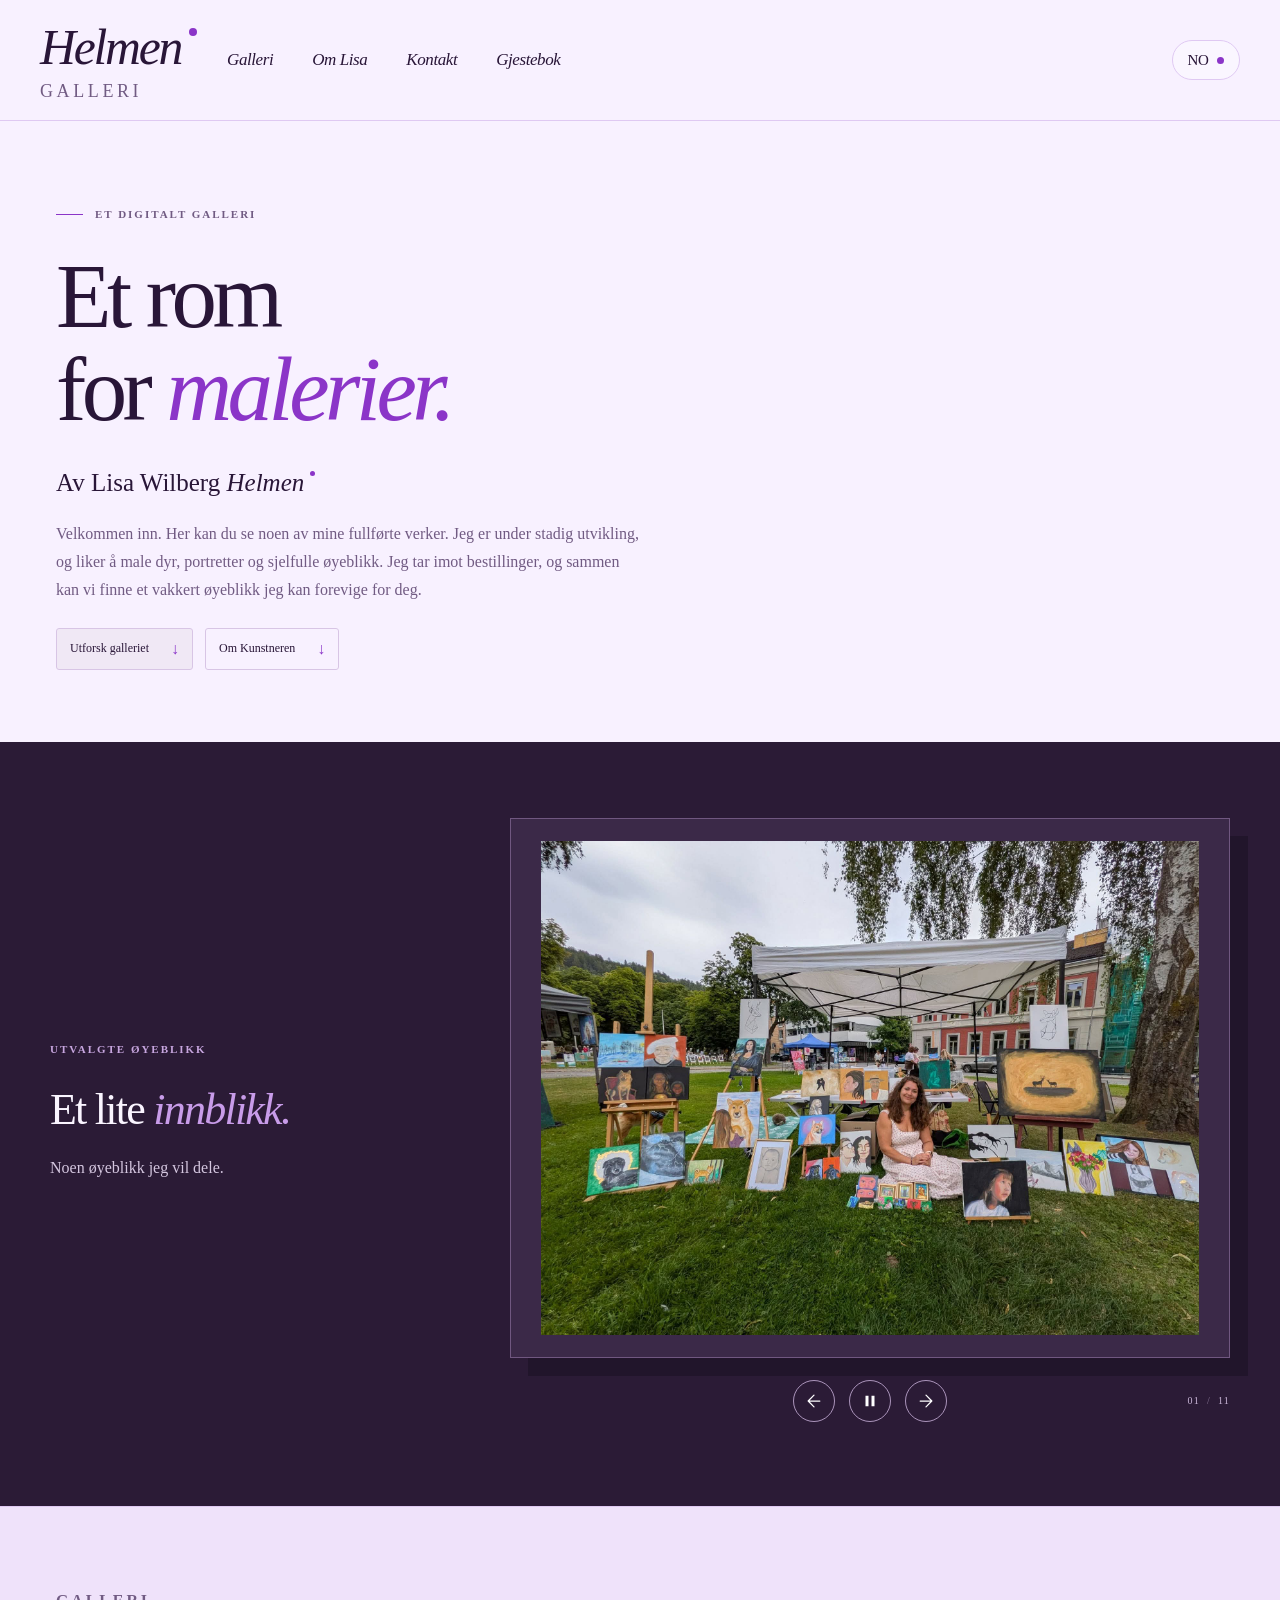
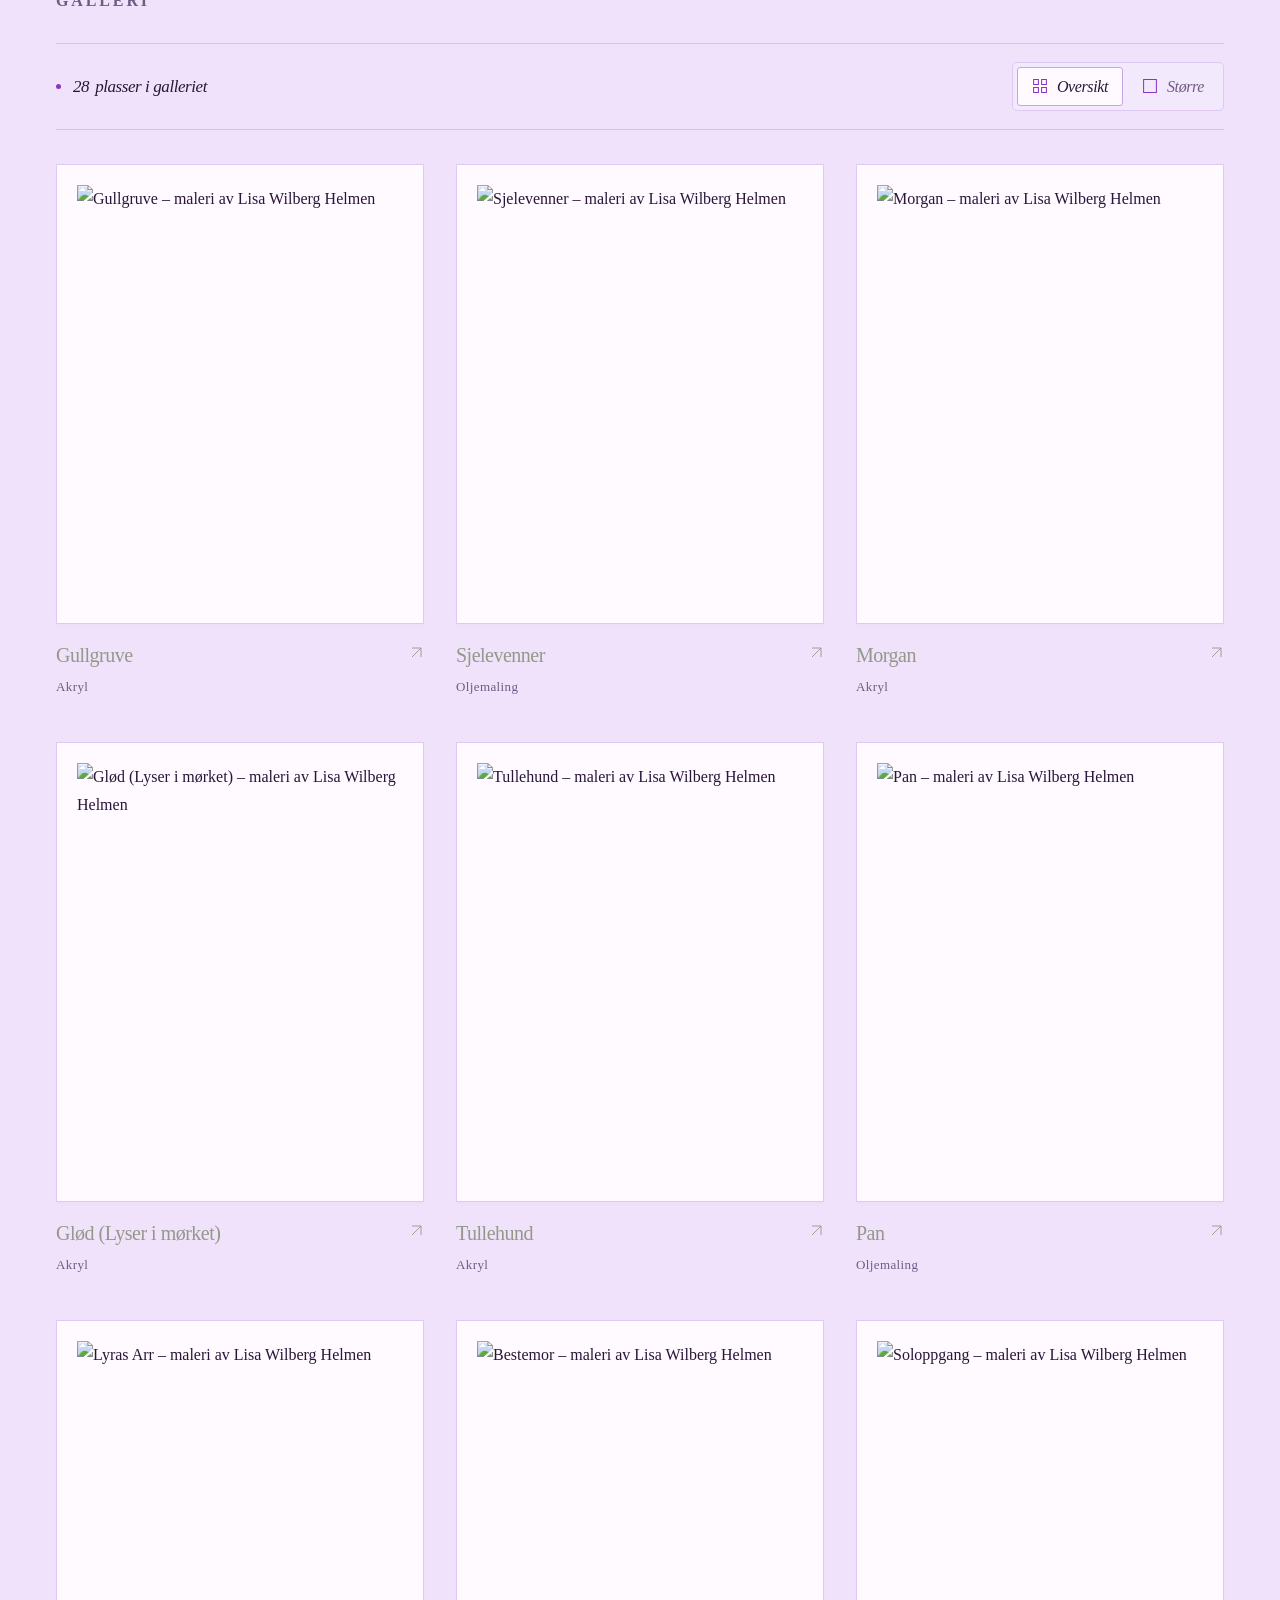
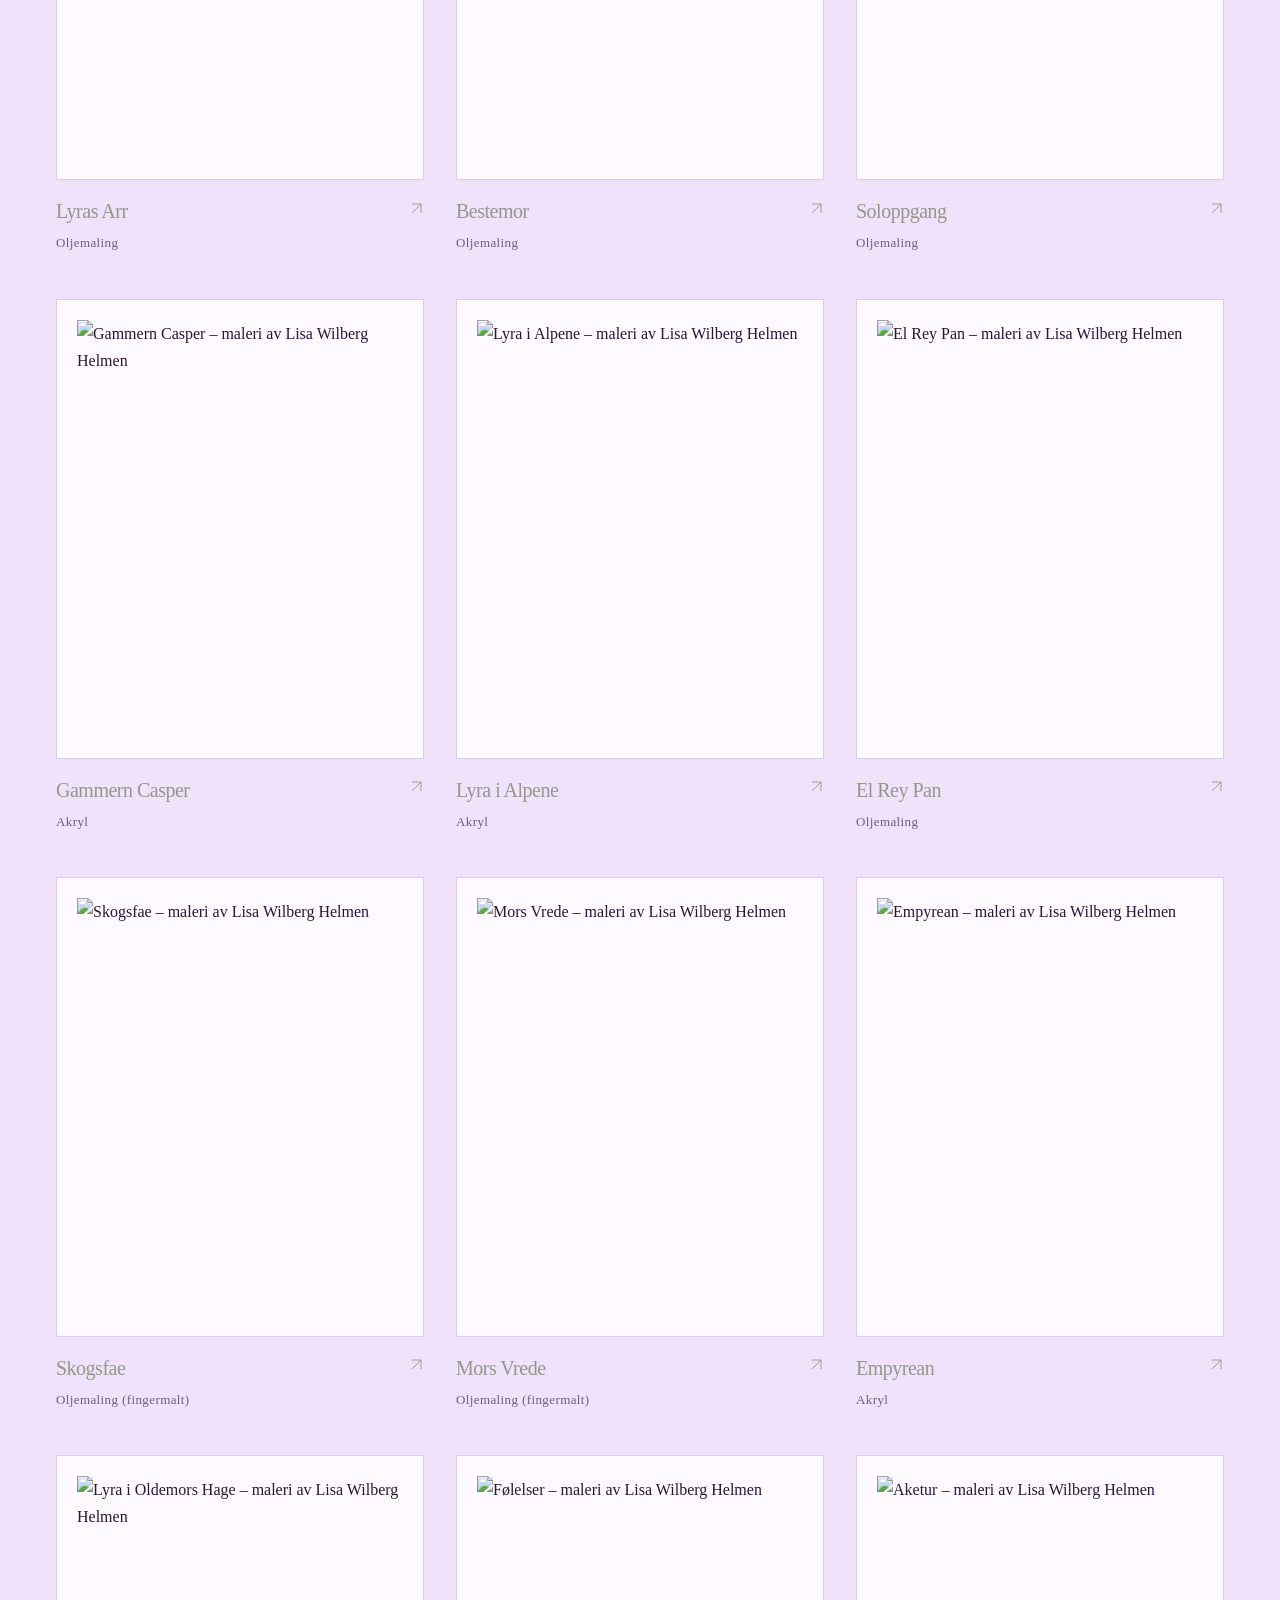
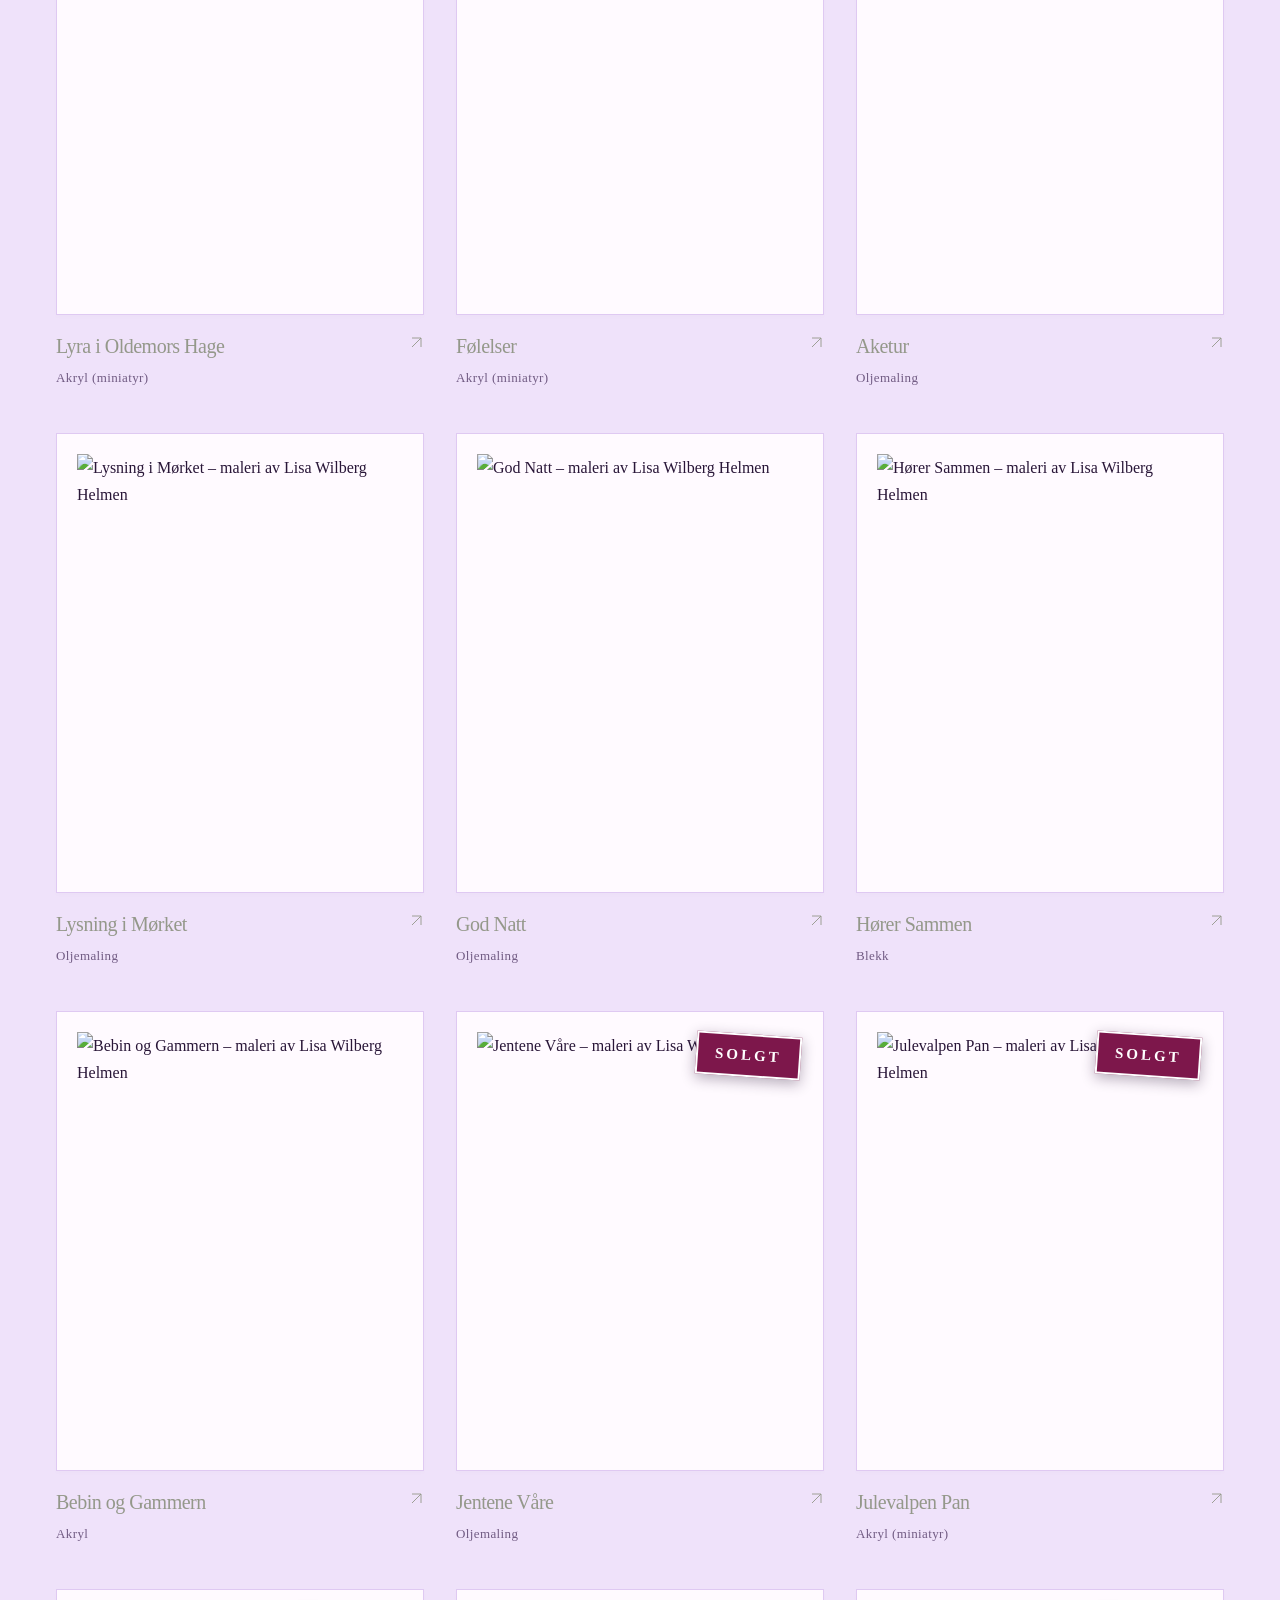
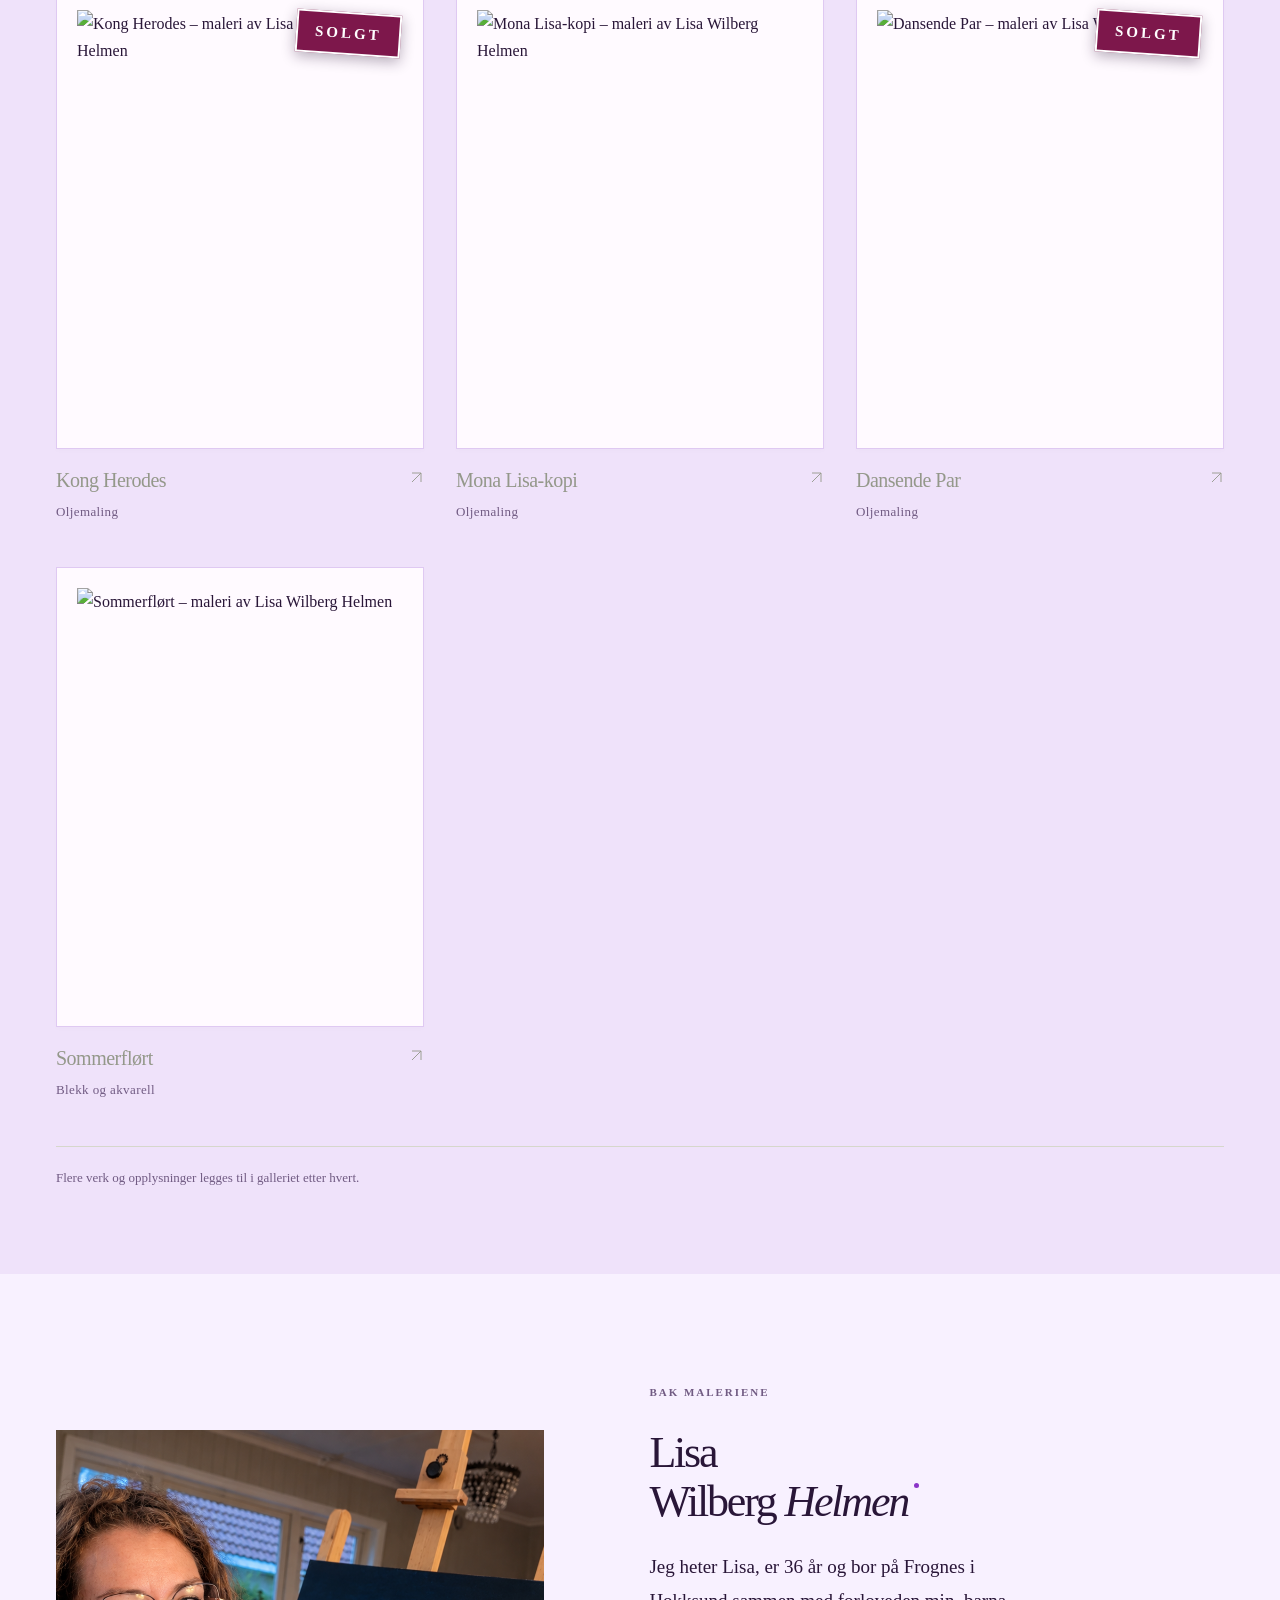
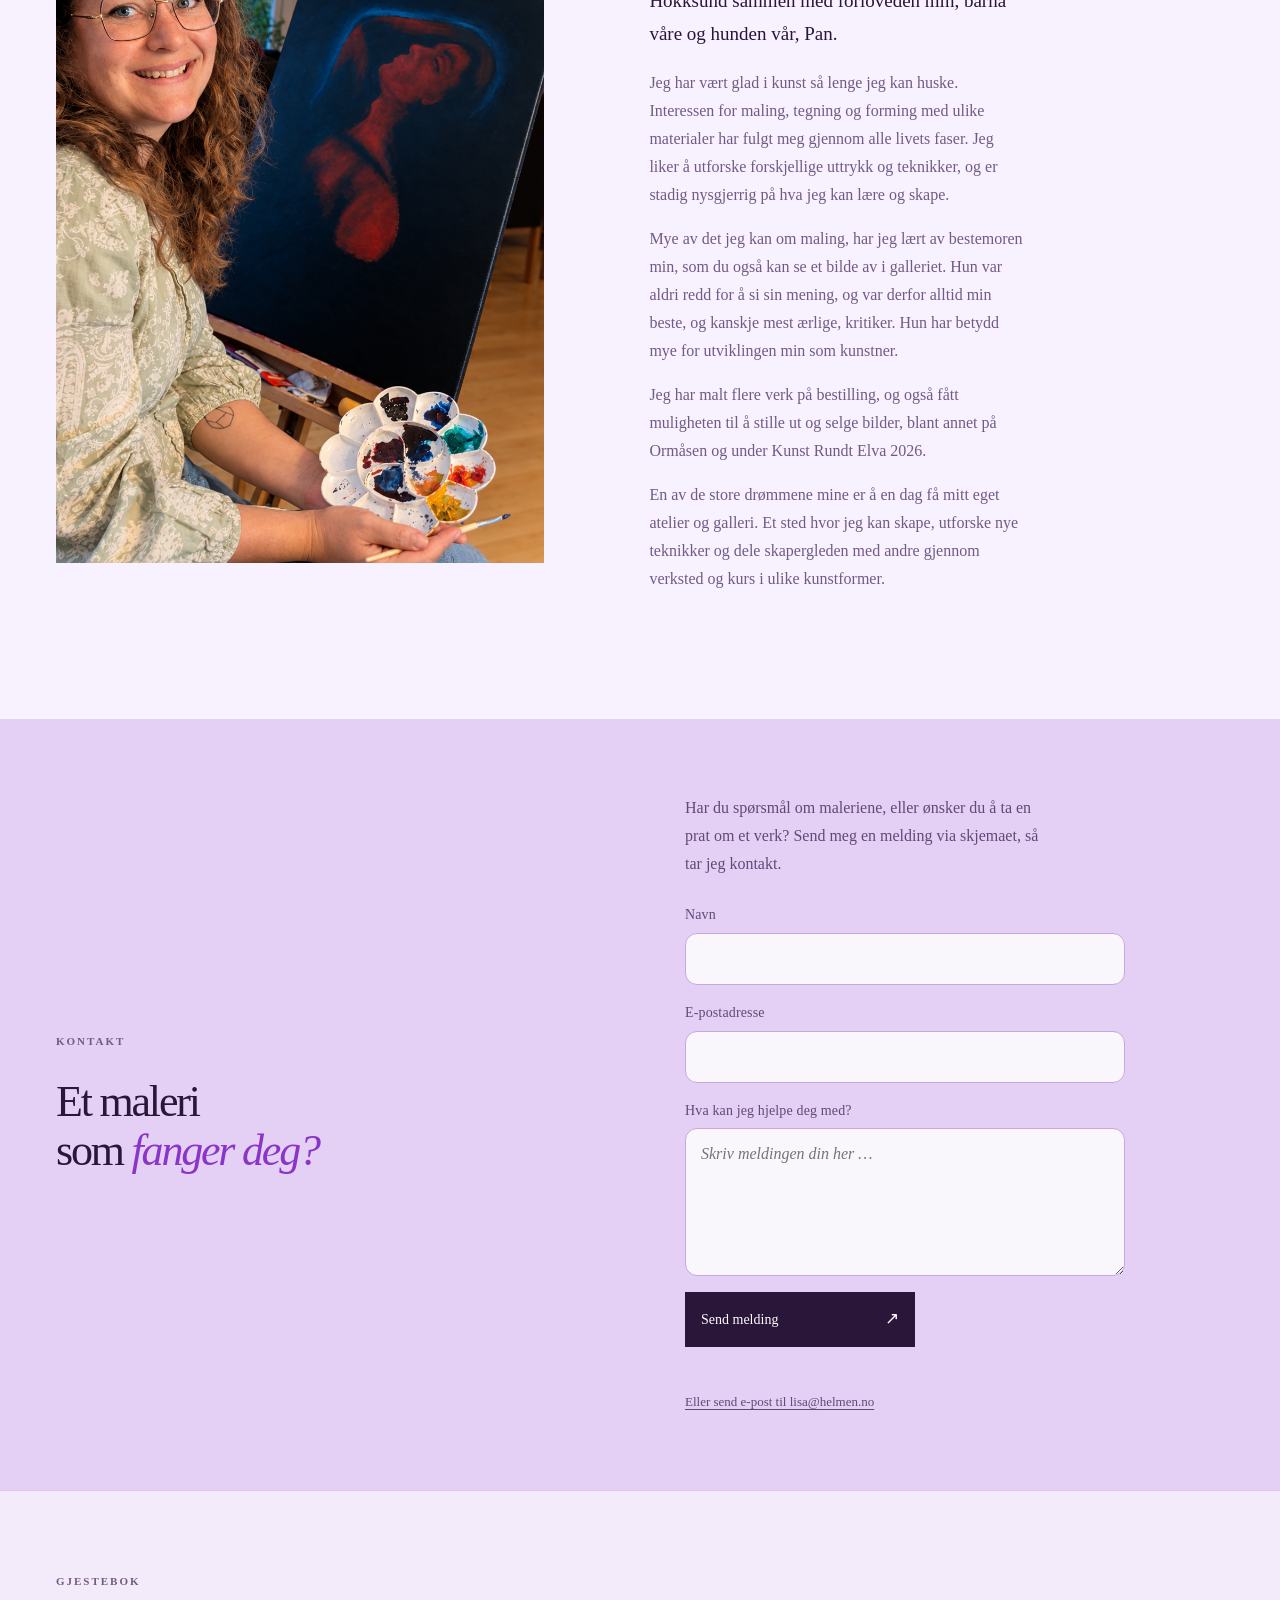
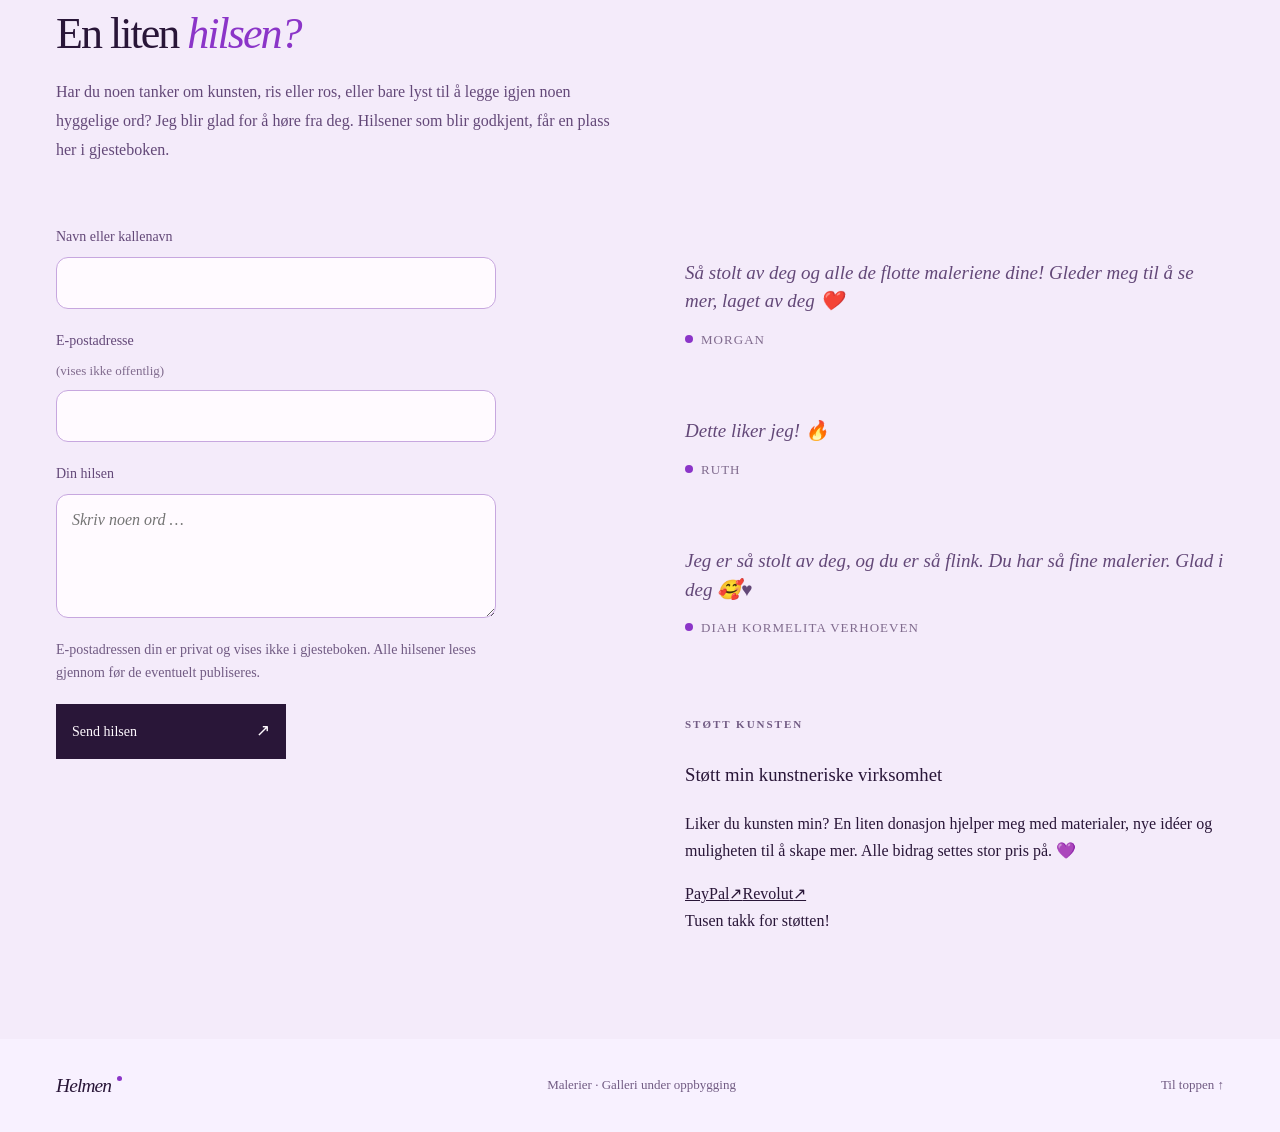
==== index.html @ 3d39b6dc "Add donation links in guestbook section" ====
<!doctype html>
<html lang="nb">
<head>
<meta charset="utf-8">
<meta name="viewport" content="width=device-width,initial-scale=1">
<meta name="theme-color" content="#f4f1eb">
<meta name="description" content="Velkommen til mitt digitale galleri. Utforsk originale malerier, dyreportretter og sjelfulle øyeblikk av Lisa Wilberg Helmen. Jeg tar også imot bestillinger.">
<title>Helmen Galleri | Originale malerier av Lisa Wilberg Helmen</title>
<link rel="canonical" href="https://art.helmen.no/">
<link rel="alternate" hreflang="nb" href="https://art.helmen.no/">
<link rel="alternate" hreflang="en" href="https://art.helmen.no/en/">
<link rel="alternate" hreflang="es" href="https://art.helmen.no/es/">
<link rel="alternate" hreflang="x-default" href="https://art.helmen.no/">
<meta property="og:type" content="website">
<meta property="og:site_name" content="Helmen Galleri">
<meta property="og:title" content="Helmen Galleri | Originale malerier av Lisa Wilberg Helmen">
<meta property="og:description" content="Velkommen til mitt digitale galleri. Utforsk originale malerier, dyreportretter og sjelfulle øyeblikk av Lisa Wilberg Helmen. Jeg tar også imot bestillinger.">
<meta property="og:url" content="https://art.helmen.no/">
<meta property="og:locale" content="nb_NO">
<meta property="og:image" content="https://raw.githubusercontent.com/morganhelmen/art/main/Gullgruve_verk01_Akryl_2026%281%29.jpg">
<meta property="og:image:secure_url" content="https://raw.githubusercontent.com/morganhelmen/art/main/Gullgruve_verk01_Akryl_2026%281%29.jpg">
<meta property="og:image:type" content="image/jpeg">
<meta property="og:image:alt" content="Gullgruve, et originalt akrylmaleri av Lisa Wilberg Helmen">
<meta name="twitter:card" content="summary_large_image">
<meta name="twitter:title" content="Helmen Galleri | Originale malerier av Lisa Wilberg Helmen">
<meta name="twitter:description" content="Velkommen til mitt digitale galleri. Utforsk originale malerier, dyreportretter og sjelfulle øyeblikk av Lisa Wilberg Helmen. Jeg tar også imot bestillinger.">
<meta name="twitter:image" content="https://raw.githubusercontent.com/morganhelmen/art/main/Gullgruve_verk01_Akryl_2026%281%29.jpg">
<meta name="twitter:image:alt" content="Gullgruve, et originalt akrylmaleri av Lisa Wilberg Helmen">
<link rel="icon" href="/favicon.svg" type="image/svg+xml">
<link rel="preconnect" href="https://fonts.googleapis.com">
<link rel="preconnect" href="https://fonts.gstatic.com" crossorigin>
<link rel="stylesheet" href="/styles.css?v=41">
<link rel="stylesheet" href="/donation.css?v=1">
<script type="application/ld+json">
{
  "@context": "https://schema.org",
  "@graph": [
    {
      "@type": "Person",
      "@id": "https://art.helmen.no/#artist",
      "name": "Lisa Wilberg Helmen",
      "url": "https://art.helmen.no/",
      "jobTitle": "Kunstner og maler",
      "knowsAbout": ["Malerier", "Portrettmaling", "Dyremalerier", "Akrylmaling", "Oljemaling", "Akvarell"]
    },
    {
      "@type": "WebSite",
      "@id": "https://art.helmen.no/#website",
      "url": "https://art.helmen.no/",
      "name": "Helmen Galleri",
      "inLanguage": ["nb", "en", "es"],
      "description": "Utforsk originale malerier av Lisa Wilberg Helmen. Se kunst med dyr, portretter og sjelfulle øyeblikk, og ta kontakt for å bestille et personlig maleri.",
      "publisher": {"@id": "https://art.helmen.no/#artist"}
    }
  ]
}
</script>
</head>
<body id="topp">
<a class="skip-link" href="#galleri">Hopp til galleriet</a>
<header class="site-header"><div class="header-inner">
<a class="signature" href="#topp" aria-label="Helmen, Lisas kunstgalleri"> <em class="brand-name">Helmen</em><span class="signature-dot" aria-hidden="true"></span><small>GALLERI</small></a>
<nav class="desktop-nav" aria-label="Hovedmeny"><a href="#galleri">Galleri</a><a href="#om">Om Lisa</a><a href="#kontakt">Kontakt</a><a href="#gjestebok">Gjestebok</a></nav>
<details class="language-picker"><summary aria-label="Velg språk">NO<span class="language-dot" aria-hidden="true"></span></summary><nav aria-label="Velg språk"><a href="/" lang="nb" hreflang="nb" aria-current="page">Norsk</a><a href="/en/" lang="en" hreflang="en">English</a><a href="/es/" lang="es" hreflang="es">Español</a></nav></details>
<details class="mobile-menu"><summary>Meny <svg aria-hidden="true" viewBox="0 0 24 24" width="20" height="20" fill="none" stroke="currentColor" stroke-width="1.5"><path d="M4 8h16M4 16h16"/></svg></summary><nav aria-label="Mobilmeny"><a href="#galleri">Galleri</a><a href="#om">Om Lisa</a><a href="#kontakt">Kontakt</a><a href="#gjestebok">Gjestebok</a></nav></details>
</div></header>
<main>
<section class="hero hero--intro wrap" aria-labelledby="hero-title">
<div class="hero-copy"><p class="eyebrow"><span class="little-line"></span> ET DIGITALT GALLERI</p><h1 id="hero-title">Et rom<br>for <em>malerier.</em></h1><p class="hero-intro">Av Lisa Wilberg <em class="brand-name">Helmen</em><span class="signature-dot" aria-hidden="true"></span></p><p class="hero-description">Velkommen inn. Her kan du se noen av mine fullførte verker. Jeg er under stadig utvikling, og liker å male dyr, portretter og sjelfulle øyeblikk. Jeg tar imot bestillinger, og sammen kan vi finne et vakkert øyeblikk jeg kan forevige for deg.</p><div class="hero-actions"><a class="underlined-link" href="#galleri">Utforsk galleriet <span aria-hidden="true">↓</span></a><a class="underlined-link artist-link" href="#om">Om Kunstneren <span aria-hidden="true">↓</span></a></div></div>

</section>
<section class="peek-section" id="sniktitt" aria-labelledby="peek-title"><div class="peek-wrap"><div class="peek-heading"><p class="eyebrow">UTVALGTE ØYEBLIKK</p><h2 id="peek-title">Et lite <em>innblikk.</em></h2><p>Noen øyeblikk jeg vil dele.</p></div><div class="peek-stage" aria-label="Slideshow med ti bildefelt"><div class="peek-art" id="peekArt"><div class="peek-placeholder"><span>01</span><small>Et bilde kommer her</small></div></div><div class="peek-controls"><button type="button" id="peekPrev" aria-label="Forrige bilde"><svg aria-hidden="true" viewBox="0 0 24 24" width="20" height="20" fill="none" stroke="currentColor" stroke-width="1.5" stroke-linecap="round" stroke-linejoin="round"><path d="M19 12H5m7-7-7 7 7 7"/></svg></button><button type="button" id="peekNext" aria-label="Neste bilde"><svg aria-hidden="true" viewBox="0 0 24 24" width="20" height="20" fill="none" stroke="currentColor" stroke-width="1.5" stroke-linecap="round" stroke-linejoin="round"><path d="M5 12h14m-7-7 7 7-7 7"/></svg></button></div><div class="peek-count"><span id="peekCurrent">01</span><span>/</span><span>10</span></div></div></div></section>
<section class="gallery-section" id="galleri" aria-labelledby="gallery-title"><div class="wrap">
<div class="gallery-heading"><p class="eyebrow">GALLERI</p></div>
<div class="gallery-toolbar"><p><span class="small-dot"></span> <span id="workCount">23</span> plasser i galleriet</p><div class="view-options" role="group" aria-label="Størrelse på galleribilder"><button type="button" data-view="grid" aria-pressed="true"><svg aria-hidden="true" viewBox="0 0 20 20" width="16" height="16" fill="none" stroke="currentColor" stroke-width="1.3"><path d="M2 2h6v6H2zM12 2h6v6h-6zM2 12h6v6H2zM12 12h6v6h-6z"/></svg><span>Oversikt</span></button><button type="button" data-view="large" aria-pressed="false"><svg aria-hidden="true" viewBox="0 0 20 20" width="16" height="16" fill="none" stroke="currentColor" stroke-width="1.3"><path d="M2 2h16v16H2z"/></svg><span>Større</span></button></div></div>
<div class="gallery-grid" id="artworks"></div><noscript><p>Aktiver JavaScript for å vise galleriet med 20 plassholdere.</p></noscript>
<p class="gallery-footnote">Flere verk og opplysninger legges til i galleriet etter hvert.</p>
</div></section>
<section class="about-section wrap" id="om" aria-labelledby="about-title"><div class="about-monogram"><img src="/Lisa-at-easeln.png" alt="Lisa Wilberg Helmen ved staffeliet med et av maleriene sine"></div><div class="about-copy"><p class="eyebrow">BAK MALERIENE</p><h2 id="about-title">Lisa<br>Wilberg <em class="brand-name">Helmen</em><span class="signature-dot" aria-hidden="true"></span></h2><p class="about-lead">Jeg heter Lisa, er 36 år og bor på Frognes i Hokksund sammen med forloveden min, barna våre og hunden vår, Pan.</p>
<p class="about-story-1">Jeg har vært glad i kunst så lenge jeg kan huske. Interessen for maling, tegning og forming med ulike materialer har fulgt meg gjennom alle livets faser. Jeg liker å utforske forskjellige uttrykk og teknikker, og er stadig nysgjerrig på hva jeg kan lære og skape.</p>
<p class="about-story-2">Mye av det jeg kan om maling, har jeg lært av bestemoren min, som du også kan se et bilde av i galleriet. Hun var aldri redd for å si sin mening, og var derfor alltid min beste, og kanskje mest ærlige, kritiker. Hun har betydd mye for utviklingen min som kunstner.</p>
<p class="about-story-3">Jeg har malt flere verk på bestilling, og også fått muligheten til å stille ut og selge bilder, blant annet på Ormåsen og under Kunst Rundt Elva 2026.</p>
<p class="about-story-4">En av de store drømmene mine er å en dag få mitt eget atelier og galleri. Et sted hvor jeg kan skape, utforske nye teknikker og dele skapergleden med andre gjennom verksted og kurs i ulike kunstformer.</p></div></section>
<section class="contact-section" id="kontakt" aria-labelledby="contact-title"><div class="wrap contact-inner"><div><p class="eyebrow">KONTAKT</p><h2 id="contact-title">Et maleri<br>som <em>fanger deg?</em></h2></div><div class="contact-copy"><p>Har du spørsmål om maleriene, eller ønsker du å ta en prat om et verk? Send meg en melding via skjemaet, så tar jeg kontakt.</p><form class="contact-form" data-success="Tusen takk! Meldingen er sendt. Jeg tar kontakt så snart jeg kan." data-error="Meldingen kunne ikke sendes akkurat nå. Prøv igjen, eller send en e-post til lisa@helmen.no." data-sending="Sender …"><input type="hidden" name="access_key" value="0940ff98-93be-41d2-b367-0dfbc4b420a4"><input type="hidden" name="subject" value="Ny henvendelse fra art.helmen.no"><input type="hidden" name="from_name" value="art.helmen.no"><div class="contact-honeypot" aria-hidden="true"><label>Leave this field empty<input type="checkbox" name="botcheck" tabindex="-1" autocomplete="off"></label></div><label>Navn<input type="text" name="name" autocomplete="name" required maxlength="120"></label><label>E-postadresse<input type="email" name="email" autocomplete="email" required maxlength="254"></label><label>Hva kan jeg hjelpe deg med?<textarea name="message" rows="5" required maxlength="5000" placeholder="Skriv meldingen din her …"></textarea></label><button class="contact-submit" type="submit">Send melding<span aria-hidden="true">↗</span></button><p class="contact-status" role="status" aria-live="polite"></p></form><a class="contact-fallback" href="mailto:lisa@helmen.no">Eller send e-post til lisa@helmen.no</a></div></div></section>
<section class="guestbook-section" id="gjestebok" aria-labelledby="guestbook-title"><div class="wrap guestbook-inner"><div class="guestbook-heading"><p class="eyebrow">GJESTEBOK</p><h2 id="guestbook-title">En liten <em>hilsen?</em></h2><p>Har du noen tanker om kunsten, ris eller ros, eller bare lyst til å legge igjen noen hyggelige ord? Jeg blir glad for å høre fra deg. Hilsener som blir godkjent, får en plass her i gjesteboken.</p></div><div class="guestbook-content"><div class="guestbook-notes"><div class="guestbook-note"><div class="guestbook-entry"><p>Så stolt av deg og alle de flotte maleriene dine! Gleder meg til å se mer, laget av deg ❤️</p><p class="guestbook-author"><span class="guestbook-note-mark" aria-hidden="true"></span>Morgan</p></div></div><div class="guestbook-note"><div class="guestbook-entry"><p>Dette liker jeg! 🔥</p><p class="guestbook-author"><span class="guestbook-note-mark" aria-hidden="true"></span>Ruth</p></div></div><div class="guestbook-note"><div class="guestbook-entry"><p>Jeg er så stolt av deg, og du er så flink. Du har så fine malerier. Glad i deg 🥰♥️</p><p class="guestbook-author"><span class="guestbook-note-mark" aria-hidden="true"></span>Diah Kormelita Verhoeven</p></div></div></div><form class="guestbook-form" data-success="Tusen takk for hilsenen! Den er mottatt og blir vurdert før eventuell publisering." data-error="Hilsenen kunne ikke sendes akkurat nå. Prøv igjen litt senere." data-sending="Sender …"><input type="hidden" name="access_key" value="0940ff98-93be-41d2-b367-0dfbc4b420a4"><input type="hidden" name="subject" value="Ny hilsen til gjesteboken på art.helmen.no"><input type="hidden" name="from_name" value="Gjesteboken på art.helmen.no"><div class="guestbook-honeypot" aria-hidden="true"><label>La dette feltet stå tomt<input type="checkbox" name="botcheck" tabindex="-1" autocomplete="off"></label></div><label>Navn eller kallenavn<input type="text" name="name" autocomplete="nickname" required maxlength="80"></label><label>E-postadresse <span>(vises ikke offentlig)</span><input type="email" name="email" autocomplete="email" required maxlength="254"></label><label>Din hilsen<textarea name="message" rows="4" required maxlength="2000" placeholder="Skriv noen ord …"></textarea></label><p class="guestbook-privacy">E-postadressen din er privat og vises ikke i gjesteboken. Alle hilsener leses gjennom før de eventuelt publiseres.</p><button class="guestbook-submit" type="submit">Send hilsen <span aria-hidden="true">↗</span></button><p class="guestbook-status" role="status" aria-live="polite"></p></form><aside class="donation-box" aria-labelledby="donation-title"><p class="eyebrow">STØTT KUNSTEN</p><h3 id="donation-title">Støtt min kunstneriske virksomhet</h3><p>Liker du kunsten min? En liten donasjon hjelper meg med materialer, nye idéer og muligheten til å skape mer. Alle bidrag settes stor pris på. 💜</p><a class="donation-link donation-paypal" href="https://www.paypal.me/lisasusanne" target="_blank" rel="noopener noreferrer"><span>PayPal</span><span aria-hidden="true">↗</span></a><a class="donation-link donation-revolut" href="https://revolut.me/lisahelmen" target="_blank" rel="noopener noreferrer"><span>Revolut</span><span aria-hidden="true">↗</span></a><p class="donation-thanks">Tusen takk for støtten!</p></aside></div></div></section>
</main>
<footer class="site-footer wrap"><a href="#topp" class="footer-signature"><em class="brand-name">Helmen</em><span class="signature-dot" aria-hidden="true"></span></a><p>Malerier · Galleri under oppbygging</p><a class="back-top" href="#topp">Til toppen ↑</a></footer>
<dialog class="art-dialog" id="artDialog" aria-labelledby="dialogTitle"><div class="dialog-bar"><span id="dialogIndex">01 / 27</span><span>GALLERI</span><div class="dialog-navigation"><button type="button" id="previousWork" aria-label="Forrige maleri">← <span>Forrige</span></button><button type="button" id="nextWork" aria-label="Neste maleri"><span>Neste</span> →</button></div><button class="close-dialog" type="button" aria-label="Lukk bildet"><svg viewBox="0 0 24 24" width="23" height="23" fill="none" stroke="currentColor" stroke-width="1.5" aria-hidden="true"><path d="m6 6 12 12M6 18 18 6"/></svg></button></div><div class="dialog-body"><div class="dialog-art" id="dialogArt"></div><div class="dialog-details"><p class="eyebrow">LISA WILBERG HELMEN</p><h2 id="dialogTitle">Verk 01</h2><span class="quiet-label" id="dialogStatus">Plassholder</span><p id="dialogDescription">Her kommer et maleri av Lisa Wilberg <em class="brand-name">Helmen</em><span class="signature-dot" aria-hidden="true"></span> Tittel, teknikk og mål legges til sammen med bildet.</p><dl id="dialogMetadata"></dl><small class="keyboard-help">Bruk piltastene for å bla</small></div></div></dialog>
<script src="/artworks.js?v=7"></script><script src="/slideshow.js?v=3"></script><script src="/app.js?v=10"></script>
<script src="/contact.js?v=1"></script>
<script src="/guestbook.js?v=1"></script>
</body></html>
---- styles.css ----
:root{--paper:#f7f5f0;--ink:#282922;--muted:#73746a;--line:#deded3;--accent:#9b543e;--serif:Georgia,"Times New Roman",serif}*{box-sizing:border-box}html{scroll-behavior:smooth;scroll-padding-top:105px}body{margin:0;background:var(--paper);color:var(--ink);font-family:var(--serif);font-size:15px;line-height:1.7}a{color:inherit}button{font:inherit;color:inherit}img{display:block;max-width:100%}button,a,summary{-webkit-tap-highlight-color:transparent}button{cursor:pointer}button:focus-visible,a:focus-visible,summary:focus-visible{outline:2px solid var(--accent);outline-offset:6px}h1,h2,h3,p{margin-top:0}h1,h2,h3{font-weight:400}h1,h2{font-family:var(--serif);letter-spacing:-.05em;line-height:1.03}em{font-family:var(--serif);font-weight:400}button{border:0;background:none}.wrap{width:min(1280px,calc(100% - 112px));margin-inline:auto}.skip-link{position:fixed;top:10px;left:10px;transform:translateY(-160%);z-index:100;background:var(--paper);padding:10px 20px}.skip-link:focus{transform:none}.site-header{position:sticky;top:0;z-index:20;background:#f7f5f0f5;border-bottom:1px solid var(--line);backdrop-filter:blur(12px)}.header-inner{width:min(1400px,calc(100% - 80px));min-height:98px;margin:auto;display:flex;align-items:center;justify-content:space-between;gap:30px}.signature,.footer-signature{font-family:var(--serif);font-size:23px;letter-spacing:-.04em;line-height:1.2;text-decoration:none}.signature{position:relative;padding-bottom:17px}.signature small{position:absolute;bottom:0;left:0;font:9px var(--serif);letter-spacing:.24em;color:var(--muted)}.signature-dot{display:inline-block;width:5px;height:5px;background:var(--accent);border-radius:50%;vertical-align:middle;margin:0 0 4px 6px}.desktop-nav{display:flex;gap:39px;align-items:center}.desktop-nav a{font-size:12px;text-decoration:none}.desktop-nav a>span{font-size:9px;margin-left:5px;color:var(--muted)}.mobile-menu{display:none}.hero{display:grid;grid-template-columns:.95fr 1.05fr;gap:65px;align-items:center;padding:78px 0 85px}.eyebrow{display:flex;align-items:center;gap:12px;font-size:9px;letter-spacing:.2em;font-weight:600;line-height:1.5;margin:0 0 27px;color:var(--muted)}.little-line{width:27px;height:1px;background:var(--accent)}h1{font-size:clamp(64px,7.1vw,105px);margin-bottom:28px}h1 em{color:var(--accent)}.hero-intro{font-family:var(--serif);font-size:25px;line-height:1.4;margin-bottom:20px}.hero-description{color:var(--muted);max-width:325px;font-size:13px}.underlined-link{display:inline-flex;align-items:center;gap:30px;font-size:11px;padding:11px 0;border-bottom:1px solid var(--ink);text-decoration:none;margin-top:18px}.underlined-link span{font-size:18px}.hero-note{margin-top:57px;display:flex;align-items:center;gap:12px;color:var(--muted)}.hero-note>span{font-size:25px;color:#929b87}.hero-note p{font-size:10px;line-height:1.65;margin:0}.display-caption{display:flex;justify-content:space-between;font-size:8px;letter-spacing:.18em;color:var(--muted);margin-bottom:16px}.display-wall{position:relative;isolation:isolate;height:535px;background:#e9e7df;overflow:hidden}.display-wall:before{content:"";position:absolute;inset:0;background:linear-gradient(110deg,#fff7,transparent 55%),linear-gradient(0deg,#d7d5ca88,transparent 40%)}.hero-frame{position:absolute;background:#fdfcf8;padding:11px;box-shadow:5px 15px 22px #49413523}.frame-front{left:12%;top:13%;width:63%;height:74%;transform:rotate(-5deg);z-index:2}.frame-back{right:8%;top:23%;width:57%;height:61%;transform:rotate(9deg);opacity:.9}.placeholder-surface{height:100%;width:100%;position:relative;overflow:hidden;background:var(--base,#e2d3c8)}.placeholder-surface:before{content:"";position:absolute;inset:0;background:linear-gradient(130deg,#ffffff20,#ffffff00 70%);opacity:.8}.palette-clay{--base:#cfb7a5;--mark:#795b48}.palette-sage{--base:#bfc7b4;--mark:#5c6d53}.palette-sand{--base:#ded3b9;--mark:#857959}.palette-rose{--base:#d3bdba;--mark:#886a66}.palette-blue{--base:#bdc9cd;--mark:#5a7078}.palette-linen{--base:#d4d0c5;--mark:#746d5d}.placeholder-center{position:absolute;inset:0;display:flex;align-items:center;justify-content:center;flex-direction:column;gap:17px;text-align:center;color:var(--mark);font-family:var(--serif);font-size:18px;font-style:italic;line-height:1.5}.image-symbol{position:relative;display:block;width:28px;height:22px;border:1px solid currentColor;opacity:.5}.image-symbol:before{content:"";position:absolute;width:7px;height:7px;right:4px;top:3px;border-radius:50%;border:1px solid currentColor}.image-symbol:after{content:"";position:absolute;left:5px;bottom:3px;width:12px;height:9px;border-left:1px solid currentColor;border-top:1px solid currentColor;transform:rotate(45deg)}.placeholder-mark{position:absolute;bottom:13px;left:15px;font:9px var(--serif);letter-spacing:.15em;color:var(--mark);opacity:.65}.wall-shadow{position:absolute;left:12%;right:10%;bottom:-25px;height:45px;background:#34382c22;filter:blur(20px);z-index:-1}.display-footnote{display:flex;align-items:center;gap:9px;font-size:9px;color:var(--muted);margin:14px 0 0}.small-dot{display:inline-block;width:5px;height:5px;border-radius:50%;background:#969d89;flex-shrink:0}.gallery-section{padding:80px 0 85px;background:#eeeee7;border-top:1px solid var(--line)}.gallery-heading{display:flex;justify-content:space-between;align-items:end;gap:40px;margin-bottom:42px}.gallery-heading .eyebrow{margin-bottom:17px}.gallery-heading h2{font-size:clamp(32px,3.5vw,49px);margin-bottom:0}.gallery-heading>p{color:var(--muted);font-size:11px;line-height:1.8;margin:0}.gallery-toolbar{display:flex;align-items:center;justify-content:space-between;gap:15px;padding:16px 0;border-top:1px solid #d6d7cb;border-bottom:1px solid #d6d7cb;margin-bottom:34px}.gallery-toolbar p{display:flex;align-items:center;gap:7px;font-size:10px;color:var(--muted);margin:0}.view-options{display:flex;gap:7px}.view-options button{display:flex;align-items:center;gap:7px;padding:7px 10px;border:1px solid transparent;border-radius:3px;font-size:10px}.view-options button[aria-pressed=true]{background:#faf9f5;border-color:#d5d6c9}.gallery-grid{display:grid;grid-template-columns:repeat(4,minmax(0,1fr));gap:37px 25px}.art-card{min-width:0}.art-button{width:100%;padding:0;text-align:left;display:block}.art-image{display:block;aspect-ratio:4/5;padding:17px;background:#f8f7f1;border:1px solid #e1e1d7;box-shadow:0 2px 5px #42443a04;transition:transform .3s,box-shadow .3s}.art-image img{width:100%;height:100%;object-fit:contain}.art-image .placeholder-center{gap:9px;font-size:14px}.art-image .image-symbol{width:23px;height:19px}.art-image .placeholder-mark{font-size:8px;bottom:10px;left:10px}.art-caption{display:flex;justify-content:space-between;align-items:center;gap:10px;margin-top:14px}.art-caption .art-title{font-family:var(--serif);font-size:19px;letter-spacing:-.025em;margin:0}.art-caption>span{font-size:17px;color:#94988a;transition:transform .2s}.art-meta{display:block;font-size:9px;color:var(--muted);margin-top:4px;letter-spacing:.03em}.gallery-grid.is-large{grid-template-columns:repeat(2,minmax(0,1fr));gap:42px 35px}.gallery-grid.is-large .art-image{padding:25px}.gallery-grid.is-large .placeholder-center{font-size:20px}.gallery-footnote{font-size:10px;color:var(--muted);margin:45px 0 0;border-top:1px solid #d6d7cb;padding-top:20px}.about-section{display:grid;grid-template-columns:.85fr 1fr;gap:105px;align-items:center;padding-block:110px}.about-monogram{position:relative;min-height:330px;display:flex;justify-content:center;align-items:center;background:#e9e5da;isolation:isolate;font-family:var(--serif);font-size:100px;letter-spacing:-.13em;color:#a4aa96}.about-monogram span:nth-child(2){font-style:italic;color:#818b73}.about-monogram i{width:74px;height:74px;position:absolute;border:1px solid #a1aa9380;border-radius:50%;right:23px;top:25px;z-index:-1}.about-copy h2{font-size:clamp(38px,4.5vw,64px);margin-bottom:24px}.about-copy p:not(.eyebrow){font-size:12px;color:var(--muted);max-width:375px}.about-copy .about-lead{font-size:19px!important;line-height:1.5;color:var(--ink)!important;font-family:var(--serif)}.quiet-label{display:inline-block;color:#767c6c;font-size:9px;border:1px solid #d6d9cc;padding:6px 10px;letter-spacing:.04em;line-height:1.4}.contact-section{background:#e4e7dd;padding:75px 0}.contact-inner{display:grid;grid-template-columns:1fr 1fr;gap:90px;align-items:center}.contact-inner h2{font-size:clamp(38px,4.6vw,63px);margin:0}.contact-inner h2 em{color:#717d60}.contact-copy p{font-size:12px;max-width:360px;color:#646e59;line-height:1.9}.contact-coming{display:flex;align-items:center;gap:10px;border-top:1px solid #b9c0ad;padding-top:20px;margin-top:25px;font-size:10px;color:#646e59;max-width:360px}.site-footer{display:flex;align-items:center;justify-content:space-between;gap:25px;padding-block:35px}.footer-signature{font-size:18px}.site-footer p,.back-top{font-size:9px;color:var(--muted);margin:0}.back-top{text-decoration:none}.art-dialog{width:min(1080px,calc(100% - 40px));max-height:calc(100dvh - 40px);padding:0;border:0;background:var(--paper);color:var(--ink);overflow:auto}.art-dialog::backdrop{background:#25291ee0;backdrop-filter:blur(5px)}.dialog-bar{display:flex;align-items:center;justify-content:space-between;gap:20px;padding:17px 25px;border-bottom:1px solid var(--line);font-size:9px;letter-spacing:.15em}.close-dialog{display:grid;place-items:center;min-width:44px;min-height:44px;padding:0}.dialog-body{display:grid;grid-template-columns:1.3fr 1fr;gap:50px;align-items:center;padding:35px}.dialog-art{height:480px;padding:25px;background:#e9e8df}.dialog-art .placeholder-surface{box-shadow:0 10px 30px #343b2220}.dialog-art img{width:100%;height:100%;object-fit:contain}.dialog-details .eyebrow{margin-bottom:20px}.dialog-details h2{font-size:43px;margin-bottom:17px}.dialog-details p:not(.eyebrow){font-size:12px;color:var(--muted);line-height:1.9;margin-top:25px;max-width:300px}.dialog-details dl{font-size:11px}.dialog-details dl>div{display:flex;justify-content:space-between;border-bottom:1px solid var(--line);padding:8px 0;gap:15px}.dialog-details dt{color:var(--muted)}.dialog-details dd{margin:0}.dialog-navigation{display:flex;justify-content:space-between;gap:15px;border-top:1px solid var(--line);padding-top:20px;margin-top:35px}.dialog-navigation button{padding:10px 0;font-size:12px;display:flex;gap:15px;align-items:center}.keyboard-help{display:block;font-size:9px;color:var(--muted);margin-top:12px}body.dialog-open{overflow:hidden}@media(hover:hover) and (pointer:fine){.art-button:hover .art-image{transform:translateY(-5px);box-shadow:0 12px 30px #40443215}.art-button:hover .art-caption>span{transform:translate(2px,-2px)}.desktop-nav a:hover,.back-top:hover{color:var(--accent)}}@media(min-width:1600px){.hero{gap:100px;padding-block:100px}.display-wall{height:590px}}@media(max-width:1100px){.wrap{width:calc(100% - 64px)}.hero{gap:35px}.display-wall{height:465px}.gallery-grid{grid-template-columns:repeat(3,minmax(0,1fr))}.about-section{gap:60px}.hero-note{margin-top:35px}.dialog-body{gap:30px}.dialog-art{height:400px}.gallery-heading>p{max-width:255px}}@media(max-width:760px){html{scroll-padding-top:95px}.wrap{width:calc(100% - 40px)}.header-inner{width:calc(100% - 40px);min-height:81px;gap:15px}.signature{font-size:20px}.signature small{font-size:8px}.desktop-nav{display:none}.mobile-menu{display:block;position:relative}.mobile-menu summary{display:flex;align-items:center;gap:10px;font-size:11px;list-style:none;cursor:pointer;min-height:44px}.mobile-menu summary::-webkit-details-marker{display:none}.mobile-menu nav{position:absolute;right:0;top:calc(100% + 10px);width:190px;padding:10px;background:var(--paper);border:1px solid var(--line);box-shadow:0 15px 35px #252a1d12}.mobile-menu nav a{display:block;padding:12px 14px;text-decoration:none;font-size:12px}.hero{grid-template-columns:1fr;padding-block:40px 48px;gap:40px}.eyebrow{margin-bottom:20px;font-size:8px}h1{font-size:clamp(61px,14.2vw,85px);margin-bottom:22px}.hero-intro{font-size:22px;margin-bottom:15px}.hero-description{font-size:12px;max-width:310px}.hero-note{margin-top:26px}.underlined-link{margin-top:10px}.hero-display{width:100%;max-width:480px;justify-self:center}.display-wall{height:auto;aspect-ratio:1/1.02}.display-caption{font-size:7px;margin-bottom:12px}.placeholder-center{font-size:17px}.display-footnote{font-size:8px}.gallery-section{padding:48px 0}.gallery-heading{display:block;margin-bottom:28px}.gallery-heading h2{font-size:35px;max-width:290px}.gallery-heading>p{max-width:none;font-size:11px;margin-top:20px}.gallery-toolbar{gap:10px;padding:12px 0;margin-bottom:25px}.gallery-toolbar p{font-size:9px;gap:5px}.view-options{gap:2px}.view-options button{padding:8px 7px;font-size:9px;gap:5px}.view-options svg{width:14px;height:14px}.gallery-grid{grid-template-columns:repeat(2,minmax(0,1fr));gap:27px 16px}.art-image{padding:9px}.art-image .placeholder-center{font-size:11px;gap:8px}.art-image .placeholder-mark{font-size:7px;bottom:7px;left:7px}.art-image .image-symbol{width:19px;height:16px}.art-image .image-symbol:after{width:9px;height:7px;left:4px;bottom:2px}.art-image .image-symbol:before{width:4px;height:4px;top:2px;right:3px}.art-caption{margin-top:10px}.art-caption .art-title{font-size:17px}.art-meta{font-size:8px}.gallery-grid.is-large{grid-template-columns:1fr;gap:32px}.gallery-grid.is-large .art-image{padding:20px;max-height:550px}.gallery-grid.is-large .placeholder-center{font-size:19px}.gallery-footnote{font-size:9px;margin-top:30px}.about-section{grid-template-columns:1fr;gap:33px;padding-block:60px}.about-monogram{min-height:240px;font-size:90px}.about-copy h2{font-size:45px}.about-copy p:not(.eyebrow){font-size:12px}.contact-section{padding:50px 0}.contact-inner{grid-template-columns:1fr;gap:25px}.contact-inner h2{font-size:45px}.contact-copy p{max-width:none}.contact-coming{max-width:none}.site-footer{flex-wrap:wrap;gap:15px;padding-block:30px}.footer-signature{font-size:19px;flex-basis:calc(100% - 80px)}.site-footer p{order:3;flex-basis:100%}.back-top{margin-left:auto}.art-dialog{width:calc(100% - 20px);max-height:calc(100dvh - 20px)}.dialog-bar{padding:8px 16px}.dialog-body{grid-template-columns:1fr;gap:25px;padding:20px}.dialog-art{height:360px;padding:20px}.dialog-details h2{font-size:36px}.dialog-details p:not(.eyebrow){max-width:none}.dialog-navigation{margin-top:25px}.keyboard-help{display:none}}@media(max-width:360px){.signature{font-size:18px}.header-inner{width:calc(100% - 28px)}.wrap{width:calc(100% - 32px)}.view-options button>span{position:absolute;width:1px;height:1px;padding:0;margin:-1px;overflow:hidden;clip-path:inset(50%);white-space:nowrap}.view-options button{padding:9px}.art-meta{font-size:7px}.dialog-art{height:290px}}@media(prefers-reduced-motion:reduce){html{scroll-behavior:auto}.art-image,.art-caption>span{transition:none}.art-button:hover .art-image{transform:none}}


/* Purple theme refresh */
:root{
  --paper:#faf7fc;
  --ink:#30243a;
  --muted:#786d82;
  --line:#e5d9ed;
  --accent:#8050a8;
}
button:focus-visible,a:focus-visible,summary:focus-visible{outline-color:var(--accent)}
.site-header{background:#faf7fcf5}
.signature-dot{background:#8050a8}

.little-line{background:#8050a8}
h1 em{color:#8050a8}
.display-wall{background:#e9dff0}
.display-wall:before{background:linear-gradient(110deg,#fff8,transparent 55%),linear-gradient(0deg,#d8c7e288,transparent 40%)}
.palette-clay{--base:#d8c5dc;--mark:#75517f}
.palette-sage{--base:#d0c3df;--mark:#65517e}
.palette-sand{--base:#e4d7eb;--mark:#80678f}
.palette-rose{--base:#e0c9dc;--mark:#895c83}
.palette-blue{--base:#c9c5e1;--mark:#625b89}
.palette-linen{--base:#ded5e5;--mark:#74617e}
.gallery-section{background:#f0e9f5}
.gallery-toolbar button[aria-pressed=true]{background:#fcf9fe;border-color:#d9c7e5}
.art-image{background:#fcf9fd;border-color:#e7dcec}
.about-monogram{background:#eee4f2;color:#b2a0c5}
.about-monogram span:nth-child(2){color:#8c72a6}
.about-monogram i{border-color:#b9a2ca80}
.quiet-label{color:#795d91;border-color:#dfd0e9}
.contact-section{background:#e9dff0}
.contact-inner h2 em{color:#79539b}
.contact-copy p,.contact-coming{color:#6f5c7c}
.contact-coming{border-top-color:#d0bfdc}
.art-dialog{background:var(--paper)}
.art-dialog::backdrop{background:#2e2039e0}
.dialog-art{background:#eee5f2}
@media(hover:hover) and (pointer:fine){.desktop-nav a:hover,.back-top:hover{color:var(--accent)}}


/* Stronger purple theme test */
:root {
  --paper: #f8f1ff;
  --ink: #291638;
  --muted: #715b83;
  --line: #dfc9f2;
  --accent: #8b35c8;
}
body { background: #f8f1ff; color: #291638; }
.site-header { background: #f8f1fff2; border-bottom-color: #dfc9f2; }
.signature-dot, .little-line { background: #8b35c8; }

h1 em, .contact-inner h2 em { color: #8b35c8; }
.display-wall { background: #ddc5f0; }
.gallery-section { background: #efe2fa; }
.gallery-toolbar { border-color: #d9c0eb; }
.gallery-toolbar button[aria-pressed="true"] { background: #fffaff; border-color: #c9a4e5; }
.art-image { background: #fffaff; border-color: #dfc9f2; }
.about-monogram { background: #ead8f7; color: #a77ac7; }
.about-monogram span:nth-child(2) { color: #8150a5; }
.contact-section { background: #e4d0f4; }
.contact-copy p, .contact-coming { color: #634878; }
.contact-coming { border-top-color: #c7a7df; }
.quiet-label { color: #713b96; border-color: #d4b9e8; }
.art-dialog { background: #f8f1ff; color: #291638; }
.dialog-art { background: #ead8f7; }


/* Artist portrait */
.about-monogram{min-height:0;aspect-ratio:2/3;background:transparent;overflow:hidden}
.about-monogram img{width:100%;height:100%;object-fit:cover;object-position:center}
@media(max-width:760px){.about-monogram{min-height:0;aspect-ratio:2/3;max-width:520px}}


/* Language selector */
/* Native language dropdown: works without JavaScript and on touch screens. */
.language-picker{position:relative;z-index:30;margin-left:auto;font-size:10px;letter-spacing:.12em;color:var(--muted)}
.language-picker summary{list-style:none;display:flex;align-items:center;gap:9px;cursor:pointer;border:1px solid var(--line);border-radius:30px;padding:9px 13px;min-width:58px;justify-content:center;color:var(--ink);background:rgba(255,255,255,.35)}
.language-picker summary::-webkit-details-marker{display:none}
.language-picker summary span{font-size:13px;line-height:1;transition:transform .2s ease}
.language-picker[open] summary span{transform:rotate(180deg)}
.language-picker nav{position:absolute;right:0;top:calc(100% + 8px);min-width:138px;padding:6px;background:var(--paper);border:1px solid var(--line);box-shadow:0 12px 30px rgba(40,41,34,.12);border-radius:12px;display:grid;gap:2px}
.language-picker nav a{display:block;text-decoration:none;padding:9px 11px;border-radius:7px;color:var(--ink);font-size:11px;letter-spacing:.02em}
.language-picker nav a:hover,.language-picker nav a[aria-current="page"]{background:#ebe7de;color:var(--accent)}
@media(max-width:760px){.language-picker{margin-left:auto;margin-right:2px}.language-picker summary{padding:8px 11px}}


/* Helmen wordmark: shared name, individual purple signature */
.brand-name{font-style:italic;color:inherit}
.signature .brand-name,.footer-signature .brand-name{font-size:1.08em;letter-spacing:-.045em}
.signature-dot{background:#8b35c8}


/* Larger artwork overview and shared heading typography */
.gallery-grid{grid-template-columns:repeat(3,minmax(0,1fr));gap:44px 32px}
.gallery-grid.is-large{grid-template-columns:repeat(2,minmax(0,1fr));gap:48px 38px}
.gallery-heading h2{font-family:var(--serif);font-size:clamp(40px,4.2vw,58px);letter-spacing:-.05em;line-height:1.03}
.art-image{padding:20px}
@media(max-width:1100px){.gallery-grid{grid-template-columns:repeat(2,minmax(0,1fr));gap:38px 25px}.gallery-grid.is-large{grid-template-columns:repeat(2,minmax(0,1fr))}}
@media(max-width:760px){.gallery-grid{grid-template-columns:repeat(2,minmax(0,1fr));gap:30px 17px}.gallery-grid.is-large{grid-template-columns:1fr;gap:34px}.art-image{padding:11px}.gallery-heading h2{font-size:clamp(36px,9vw,44px)}}


/* First-look artwork frames */
.hero-frame{display:flex;flex-direction:column;gap:7px}
.hero-frame img{width:100%;height:calc(100% - 18px);min-height:0;object-fit:contain;background:#fdfcf8}
.hero-art-label{display:block;flex:0 0 11px;font:8px var(--serif);letter-spacing:.12em;color:var(--muted);text-align:right;white-space:nowrap}
.frame-front img{height:calc(100% - 18px)}


/* Contact form */
.contact-form{display:grid;gap:16px;margin-top:25px;max-width:440px}
.contact-form>label{display:grid;gap:6px;color:#634878;font-size:10px;letter-spacing:.04em}
.contact-form input,.contact-form textarea{width:100%;border:1px solid #c7a7df;border-radius:2px;background:#faf7fc;color:#291638;padding:12px 13px;font:13px var(--serif);outline:none}
.contact-form textarea{resize:vertical;min-height:120px;line-height:1.6}
.contact-form input:focus,.contact-form textarea:focus{border-color:#8b35c8;box-shadow:0 0 0 2px #8b35c826}
.contact-submit{display:flex;justify-content:space-between;align-items:center;gap:20px;width:100%;max-width:230px;padding:13px 16px;background:#291638;color:#fffaff;font-size:11px;text-align:left;transition:background .2s}
.contact-submit span{font-size:17px}
.contact-submit:hover{background:#713b96}
.contact-submit:disabled{opacity:.6;cursor:wait}
.contact-status{min-height:1.5em;margin:0;color:#634878;font-size:11px}
.contact-fallback{font-size:10px;color:#634878;text-decoration:underline;text-underline-offset:3px}
.contact-honeypot{position:absolute!important;left:-5000px!important;width:1px!important;height:1px!important;overflow:hidden!important}
@media(max-width:760px){.contact-form{max-width:none}.contact-submit{max-width:none}}


/* Larger header wordmark and gallery label */
.signature{font-size:46px;padding-bottom:25px}
.signature small{font-size:18px;letter-spacing:.2em}
.signature .signature-dot{width:8px;height:8px;margin-left:8px;margin-bottom:10px}
.header-inner{min-height:120px}
@media(max-width:760px){
  .signature{font-size:40px;padding-bottom:22px}
  .signature small{font-size:16px;letter-spacing:.18em}
  .signature .signature-dot{width:7px;height:7px;margin-left:7px;margin-bottom:9px}
  .header-inner{min-height:105px}
}

/* Sold artwork marker */
.art-image{position:relative}
.sold-badge{position:absolute;top:26px;right:26px;z-index:3;display:inline-flex;align-items:center;justify-content:center;padding:7px 11px;background:#9b543e;color:#fff;font:700 9px/1 var(--serif);letter-spacing:.16em;box-shadow:0 2px 8px #28292220;transform:rotate(3deg);pointer-events:none}
.dialog-art{position:relative}
.dialog-art .sold-badge{top:34px;right:34px}
@media(max-width:760px){.art-image .sold-badge{top:15px;right:15px;padding:6px 8px;font-size:8px}.dialog-art .sold-badge{top:28px;right:28px}}

/* Intro and independent ten-image preview carousel */
.hero--intro{grid-template-columns:1fr;min-height:0;padding-block:85px 72px}
.hero--intro .hero-copy{max-width:760px}
.hero--intro .hero-description{max-width:590px}
.peek-section{background:#2b1b36;color:#faf5ff;padding:76px 0 84px;overflow:hidden}
.peek-wrap{width:min(1180px,calc(100% - 100px));margin:0 auto;display:grid;grid-template-columns:.7fr 1.3fr;gap:70px;align-items:center}
.peek-heading .eyebrow{color:#c7a6df}
.peek-heading h2{font:normal clamp(38px,4.4vw,60px)/1.05 var(--serif);letter-spacing:-.04em;margin:0 0 20px}
.peek-heading h2 em{color:#c89ce9}
.peek-heading>p:last-child{max-width:300px;color:#d4c6df;font-size:12px;line-height:1.9}
.peek-stage{position:relative;max-width:720px;width:100%;justify-self:end}
.peek-art{height:440px;background:#3b2948;border:1px solid #705780;padding:22px;display:grid;place-items:center;box-shadow:18px 18px 0 #21152b}
.peek-art img{width:100%;height:100%;object-fit:contain}
.peek-placeholder{width:100%;height:100%;display:flex;align-items:center;justify-content:center;flex-direction:column;gap:16px;background:linear-gradient(145deg,#493354,#32243e);color:#cbb1dd;font-family:var(--serif);font-style:italic}
.peek-placeholder span{font-size:clamp(60px,8vw,100px);opacity:.65}
.peek-placeholder small{font:10px var(--serif);letter-spacing:.15em;text-transform:uppercase;opacity:.7}
.peek-controls{display:flex;align-items:center;gap:18px;margin-top:28px}
.peek-controls>button{width:38px;height:38px;border:1px solid #8e75a0;border-radius:50%;color:#fff;font-size:20px;flex:0 0 auto}
.peek-controls>button:hover{background:#67477c}
.peek-progress{display:flex;align-items:center;gap:8px;flex:1;justify-content:center}
.peek-progress button{width:6px;height:6px;padding:0;border-radius:50%;background:#806a90}
.peek-progress button[aria-current="true"]{width:25px;border-radius:8px;background:#d2a9ef}
.peek-count{position:absolute;right:0;bottom:3px;display:flex;gap:8px;color:#cbb7d9;font-size:10px;letter-spacing:.12em}
@media(max-width:760px){.hero--intro{padding-block:50px 55px}.peek-section{padding:55px 0 58px}.peek-wrap{width:calc(100% - 40px);grid-template-columns:1fr;gap:22px}.peek-heading h2{font-size:42px}.peek-heading>p:last-child{max-width:330px;margin-bottom:0}.peek-art{height:auto;aspect-ratio:4/3;padding:12px;box-shadow:9px 9px 0 #21152b}.peek-controls{gap:10px;margin-top:20px}.peek-controls>button{width:36px;height:36px}.peek-progress{gap:6px}.peek-progress button{width:5px;height:5px}.peek-progress button[aria-current="true"]{width:19px}.peek-count{bottom:0;font-size:9px}}


/* Slideshow controls: normalize browser/global button styles and keep the
   navigation, page indicators and counter visually aligned. */
.peek-controls{display:flex;align-items:center;gap:14px;margin-top:24px;padding-right:58px;min-height:42px}
.peek-controls>button{
  appearance:none;-webkit-appearance:none;box-sizing:border-box;
  display:grid;place-items:center;width:42px;height:42px;min-width:42px;
  margin:0;padding:0;border:1px solid rgba(220,195,238,.72);
  border-radius:50%;background:transparent;color:#fff;
  font:normal 22px/1 var(--serif);cursor:pointer;
  transition:background .2s ease,border-color .2s ease,transform .2s ease;
}
.peek-controls>button:hover{background:#67477c;border-color:#d2a9ef;transform:translateY(-1px)}
.peek-controls>button:focus-visible,.peek-progress button:focus-visible{outline:2px solid #e0baff;outline-offset:4px}
.peek-progress{display:flex;align-items:center;justify-content:center;gap:9px;min-width:0;flex:1}
.peek-progress button{
  appearance:none;-webkit-appearance:none;box-sizing:border-box;
  display:block;width:7px;height:7px;min-width:7px;min-height:7px;
  margin:0;padding:0;border:0;border-radius:99px;background:#806a90;
  cursor:pointer;transition:width .2s ease,background .2s ease;
}
.peek-progress button[aria-current="true"]{width:24px;min-width:24px;height:7px;background:#d2a9ef}
.peek-count{right:0;bottom:13px;display:flex;align-items:center;gap:7px;min-width:42px;justify-content:flex-end;font-variant-numeric:tabular-nums}
.peek-count span:nth-child(2){opacity:.55}
@media(max-width:760px){
 .peek-controls{gap:9px;margin-top:18px;padding-right:48px;min-height:38px}
 .peek-controls>button{width:36px;height:36px;min-width:36px;font-size:20px}
 .peek-progress{gap:6px}
 .peek-progress button{width:5px;height:5px;min-width:5px;min-height:5px}
 .peek-progress button[aria-current="true"]{width:17px;min-width:17px;height:5px}
 .peek-count{bottom:11px;min-width:38px;font-size:9px}
}


/* Let the selected artwork use a more generous, responsive desktop frame. */
.peek-art{
  height:auto;
  aspect-ratio:4 / 3;
  min-height:360px;
  max-height:620px;
}
.peek-art img{
  display:block;
  width:100%;
  height:100%;
  min-width:0;
  min-height:0;
  object-fit:contain;
  object-position:center;
}
@media(max-width:760px){
  .peek-art{min-height:0;max-height:none;aspect-ratio:4 / 3}
}


/* Subtle lilac botanical watermark across the gallery */
body{position:relative;isolation:isolate}
body::before{
  content:"";
  position:fixed;
  inset:0;
  z-index:-1;
  pointer-events:none;
  background-image:url("https://raw.githubusercontent.com/morganhelmen/art/main/botanical-background.jpg");
  background-repeat:repeat;
  background-position:center top;
  background-size: min(560px, 72vw) auto;
  opacity:.10;
  mix-blend-mode:multiply;
}


/* A compact hierarchy inspired by helmen.no, without nested em scaling. */
body{font-size:16px}
.hero-description,.gallery-heading>p,.about-copy p:not(.eyebrow),
.contact-copy p,.dialog-details p:not(.eyebrow),.dialog-details dl,
.peek-heading>p:last-child{font-size:16px;line-height:1.75}
.eyebrow{font-size:11px;letter-spacing:.18em}
.hero-note p,.display-footnote,.gallery-footnote,.art-meta,
.quiet-label,.contact-coming,.contact-status,.contact-fallback,
.site-footer p,.back-top,.keyboard-help{font-size:13px}
.underlined-link,.dialog-bar,.dialog-navigation button{font-size:14px}
.display-caption{font-size:11px}
.art-caption .art-title{font-size:20px}
.contact-form>label{font-size:14px;letter-spacing:.01em}
.contact-form input,.contact-form textarea{font-size:16px}
.contact-submit{font-size:14px}
.contact-inner h2,.about-copy h2,.gallery-heading h2,
.peek-heading h2{font-size:clamp(34px,3.5vw,44px);line-height:1.12}


/* More prominent SOLD markers on gallery thumbnails and artwork detail view */
.sold-badge{
  top:22px;right:22px;padding:12px 17px;
  background:#7d174b;color:#fff;
  font-size:15px;font-weight:800;letter-spacing:.2em;
  border:2px solid #fff;box-shadow:0 4px 14px #24112f55;
  transform:rotate(4deg);
}
.dialog-art .sold-badge{
  top:28px;right:28px;padding:16px 22px;
  font-size:19px;letter-spacing:.22em;
  border-width:3px;box-shadow:0 6px 20px #24112f66;
}
.gallery-heading{display:block;margin-bottom:28px}
.gallery-heading>.eyebrow{margin:0}
@media(max-width:760px){
  .art-image .sold-badge{top:12px;right:12px;padding:8px 10px;font-size:11px;letter-spacing:.15em;border-width:1px}
  .dialog-art .sold-badge{top:20px;right:20px;padding:12px 16px;font-size:16px}
}


/* Keep slideshow navigation and image counter in separate, non-overlapping columns. */
.peek-stage{
  display:grid;
  grid-template-columns:minmax(0,1fr) auto;
  align-items:center;
  column-gap:14px;
}
.peek-art{grid-column:1 / -1;width:100%;min-width:0}
.peek-controls{
  grid-column:1;
  min-width:0;
  padding-right:0;
  margin-top:22px;
}
.peek-count{
  position:static;
  grid-column:2;
  align-self:center;
  justify-content:flex-end;
  min-width:0;
  margin-top:22px;
  white-space:nowrap;
}
@media(max-width:760px){
  .peek-stage{column-gap:10px}
  .peek-controls{margin-top:18px;padding-right:0;gap:8px}
  .peek-count{margin-top:18px;bottom:auto;font-size:10px}
}

/* A more compact language selector, especially in the header. */
.language-picker{font-size:10px;letter-spacing:.08em}
.language-picker summary{
  min-width:46px;
  gap:6px;
  padding:6px 9px;
  font-size:10px;
  line-height:1.2;
}
.language-picker summary span{font-size:11px}
.language-picker nav{min-width:120px}
.language-picker nav a{padding:7px 9px;font-size:10px}
@media(max-width:760px){
  .language-picker summary{min-width:42px;padding:5px 8px;gap:5px;font-size:9px}
  .language-picker summary span{font-size:10px}
}

/* Carry the wordmark's italic serif into navigation and gallery controls. */
.desktop-nav a,.mobile-menu nav a,
.gallery-toolbar p,.view-options button{
  font-family:var(--serif);
  font-style:italic;
  font-weight:400;
  letter-spacing:-.025em;
}
.desktop-nav a{font-size:17px;line-height:1.35}
.desktop-nav a>span{font-style:normal;letter-spacing:.04em;color:var(--muted)}

.mobile-menu nav a{font-size:17px}
.gallery-toolbar{padding-block:18px;gap:20px}
.gallery-toolbar p{font-size:17px;line-height:1.4;color:var(--ink);gap:6px}
.gallery-toolbar .small-dot{background:var(--accent);margin-right:6px}
.view-options{gap:4px;padding:4px;border:1px solid var(--line);border-radius:5px;background:#fffaff40}
.view-options button{
  font-size:16px;line-height:1.35;padding:8px 14px;gap:9px;
  color:var(--muted);transition:background .2s,color .2s,border-color .2s;
}
.gallery-toolbar .view-options button[aria-pressed="true"]{
  background:#fffaff;border-color:#c9a4e5;color:var(--ink);
}
.view-options svg{color:var(--accent);flex-shrink:0}
@media(hover:hover){
  .view-options button:hover{color:var(--ink);background:#fffaff80}
}
@media(max-width:760px){
  .gallery-toolbar{flex-wrap:wrap;gap:12px;padding-block:14px}
  .gallery-toolbar p{font-size:16px}
  .view-options button{font-size:16px;padding:7px 10px;min-height:44px}
}


/* Align the purple signature dot with the height of the H */
.signature .signature-dot{margin-bottom:0}
@media(max-width:760px){.signature .signature-dot{margin-bottom:0}}


/* Raise the purple dot to the cap-height, level with the top of the H */
.signature .signature-dot{position:relative;top:-.47em;margin-bottom:0}
@media(max-width:760px){.signature .signature-dot{top:-.47em;margin-bottom:0}}

/* Navigation for multiple photographs belonging to one artwork. */
.dialog-art{position:relative}
.artwork-image-controls{position:absolute;left:50%;bottom:14px;transform:translateX(-50%);display:flex;align-items:center;gap:18px;padding:7px 12px;background:#f4f1ebed;border:1px solid #d8d0d9;border-radius:30px;color:#302b30;font-size:11px}
.artwork-image-controls button{width:30px;height:30px;display:grid;place-items:center;font-size:17px;border-radius:50%;background:transparent}
.artwork-image-controls button:hover{background:#e9dff0}



/* Subtle, easy-to-spot links in the introduction */
.hero-actions{display:flex;flex-wrap:wrap;gap:12px;margin-top:24px}
.hero-actions .underlined-link{
  display:inline-flex;align-items:center;gap:22px;margin:0;padding:9px 13px;
  min-height:42px;border:1px solid #d8c5e5;border-radius:3px;
  background:#f0e8f5;color:var(--ink);font-size:12px;font-weight:500;
  transition:background .2s,border-color .2s;
}
.hero-actions .underlined-link span{font-size:16px;line-height:1;color:var(--accent)}
.hero-actions .underlined-link.artist-link{background:transparent;border-color:#d8c5e5;color:var(--ink)}
.hero-actions .underlined-link:hover{background:#e9ddf0;border-color:#b99bcf}
@media(max-width:760px){
  .hero-actions{gap:9px;margin-top:22px}
  .hero-actions .underlined-link{flex:0 1 auto;min-height:42px;font-size:11px;padding:8px 10px;gap:12px}
}
@media(prefers-reduced-motion:reduce){.hero-actions .underlined-link{transition:none}}



/* Moderated public guestbook */
.guestbook-section{padding:82px 0 88px;background:#f4ebfa;border-top:1px solid #dfc9f2}
.guestbook-inner{display:grid;grid-template-columns:1fr;gap:34px;align-items:start}
.guestbook-heading .eyebrow{color:var(--muted);margin-bottom:20px}
.guestbook-heading h2{font:normal clamp(38px,4.4vw,58px)/1.05 var(--serif);letter-spacing:-.045em;margin:0 0 20px}
.guestbook-heading h2 em{color:var(--accent)}
.guestbook-heading>p:last-child{max-width:720px;color:#634878;font-size:16px;line-height:1.8}
.guestbook-content{display:grid;grid-template-columns:1fr 1fr;gap:34px;align-items:start}
.guestbook-content>.guestbook-notes,.guestbook-content>.guestbook-note{grid-column:2;min-width:0}
.guestbook-notes{display:grid;gap:0}
.guestbook-content>.guestbook-form{grid-column:1;grid-row:1 / span 2;min-width:0}
.guestbook-note{padding:20px 0;color:#634878}
.guestbook-note-mark{display:inline-block;width:8px;height:8px;margin-right:8px;border-radius:50%;background:#8b35c8;vertical-align:middle;position:relative;top:-2px}
.guestbook-note p{font:italic 19px/1.5 var(--serif);margin:14px 0}
.guestbook-note .guestbook-empty{font:13px/1.7 var(--serif);color:#806b8e;margin-top:28px}
.guestbook-form{display:grid;gap:15px}
.guestbook-form>label{display:grid;gap:6px;color:#634878;font-size:14px}
.guestbook-form>label span{font-size:12px;color:#806b8e}
.guestbook-form input,.guestbook-form textarea{width:100%;border:1px solid #c7a7df;border-radius:2px;background:#fffaff;color:#291638;padding:12px 13px;font:16px var(--serif)}
.guestbook-form textarea{resize:vertical;min-height:112px;line-height:1.6}
.guestbook-form input:focus,.guestbook-form textarea:focus{outline:2px solid #8b35c8;outline-offset:1px}
.guestbook-privacy{font-size:12px;line-height:1.6;color:#715b83;margin:0}
.guestbook-submit{display:flex;justify-content:space-between;align-items:center;gap:20px;width:100%;max-width:230px;padding:13px 16px;background:#291638;color:#fffaff;font-size:14px;text-align:left}
.guestbook-submit span{font-size:17px}
.guestbook-submit:hover{background:#713b96}
.guestbook-submit:disabled{opacity:.6;cursor:wait}
.guestbook-status{min-height:1.5em;margin:0;color:#634878;font-size:13px}
.guestbook-honeypot{position:absolute!important;left:-5000px!important;width:1px!important;height:1px!important;overflow:hidden!important}
@media(max-width:900px){.guestbook-inner{grid-template-columns:1fr;gap:24px}.guestbook-content{grid-template-columns:1fr;gap:28px}.guestbook-content>.guestbook-notes,.guestbook-content>.guestbook-note,.guestbook-content>.guestbook-form{grid-column:1;grid-row:auto}}
@media(max-width:600px){.guestbook-section{padding:58px 0 64px}.guestbook-content{grid-template-columns:1fr;gap:14px}.guestbook-note{padding:14px 0}.guestbook-note .guestbook-empty{margin-top:14px}.guestbook-submit{max-width:none}}

.guestbook-note .guestbook-author{font:12px/1.5 var(--serif);font-style:normal;letter-spacing:.08em;text-transform:uppercase;color:#806b8e;margin-top:8px}


/* Keep artwork browsing controls visible without scrolling inside the viewer. */
.art-dialog{overflow:auto;overscroll-behavior:contain}
.dialog-bar{position:sticky;top:0;z-index:20;display:flex;align-items:center;justify-content:space-between;gap:14px;background:#f8f1ff;border-bottom:1px solid #dfc9f2}
.dialog-bar .dialog-navigation{display:flex;align-items:center;gap:8px;margin:0;padding:0;border:0}
.dialog-bar .dialog-navigation button{min-width:42px;min-height:38px;justify-content:center;gap:6px;padding:6px 10px;border:1px solid #d9c0eb;border-radius:24px;background:#fffaff;color:#40264f}
.dialog-bar .dialog-navigation button:hover{background:#ead8f7}
.dialog-bar .dialog-navigation button span{font-size:12px}
.dialog-details .dialog-navigation{display:none}
@media(max-width:760px){
  .dialog-bar{gap:8px;padding:8px 10px}
  .dialog-bar .dialog-navigation{gap:5px}
  .dialog-bar .dialog-navigation button{min-width:36px;min-height:36px;padding:5px 8px}
  .dialog-bar .dialog-navigation button span{display:none}
}


/* Raise every Helmen signature dot without changing the text size. */
.signature-dot{margin-bottom:0;position:relative;top:-.47em}


/* Sliding preview images stay clipped inside the existing artwork frame. */
.peek-viewport{position:relative;width:100%;height:100%;min-width:0;min-height:0;overflow:hidden}
.peek-slide{position:absolute;inset:0;display:grid;place-items:center;min-width:0;min-height:0}
/* Keep previous, pause/play and next in one row. */
.peek-controls{justify-content:center}
.peek-controls .peek-autoplay{margin:0;padding:0;flex:0 0 auto}
.peek-autoplay svg{display:block}


/* Center controls across the full image width, independently of the counter. */
.peek-stage{grid-template-columns:minmax(0,1fr);column-gap:0}
.peek-controls{grid-column:1;grid-row:2;justify-self:center;width:max-content;padding:0}
.peek-count{grid-column:1;grid-row:2;justify-self:end}


/* Center vector icons without depending on mobile font metrics. */
.peek-controls>button{display:flex;align-items:center;justify-content:center;line-height:1;padding:0}
.peek-controls>button svg{display:block;flex:0 0 auto;width:20px;height:20px;margin:0}
.peek-controls .peek-autoplay svg{width:18px;height:18px}


/* Give the guestbook form room beside the greetings and soften its fields. */
.guestbook-content{column-gap:clamp(56px,6vw,88px)}
.guestbook-form input,.guestbook-form textarea,
.contact-form input,.contact-form textarea{
  border-radius:12px;
  padding:13px 15px;
  font-family:var(--serif);
  font-style:italic;
  font-size:16px;
  line-height:1.5;
}
@media(max-width:900px){.guestbook-content{row-gap:36px}}


/* One shared typeface for body copy, labels, help text and controls. */
.guestbook-privacy{font-size:14px;line-height:1.65}
.guestbook-form>label span{font-size:13px}
.guestbook-note .guestbook-author{font-size:13px}


/* Match the guestbook form's proportions and breathing room to Contact. */
.guestbook-form{width:100%;max-width:440px;gap:20px}
.guestbook-inner{gap:44px}
.guestbook-heading>p:last-child{max-width:560px}
.guestbook-content{column-gap:90px;row-gap:44px}
.guestbook-form>label{gap:8px}
.guestbook-heading h2{font-size:clamp(34px,3.5vw,44px);line-height:1.12}
@media(max-width:900px){
  .guestbook-inner{gap:32px}
  .guestbook-content{row-gap:44px}
}
@media(max-width:760px){
  .guestbook-form{max-width:none}
}


/* Purple signature dot and readable desktop language choices. */
.language-picker summary .language-dot{display:block;width:7px;height:7px;flex:0 0 7px;border-radius:50%;background:#8b35c8;transform:none}
.language-picker[open] summary .language-dot{transform:none}
@media(min-width:761px){
  .language-picker summary{font-size:17px;min-width:68px;padding:9px 13px;gap:9px}
  .language-picker nav{min-width:150px}
  .language-picker nav a{font-size:17px;padding:10px 13px;line-height:1.4}
}


/* Use the same desktop typography for navigation and language selection. */
@media(min-width:761px){
  .desktop-nav a,.language-picker summary,.language-picker nav a{
    font-family:var(--serif);
    font-size:17px;
    font-style:italic;
    font-weight:400;
    line-height:1.35;
    letter-spacing:-.025em;
  }
}


/* Slightly smaller language text for visual balance with the main menu. */
@media(min-width:761px){
  .language-picker summary,.language-picker nav a{font-size:15px;font-style:normal}
}
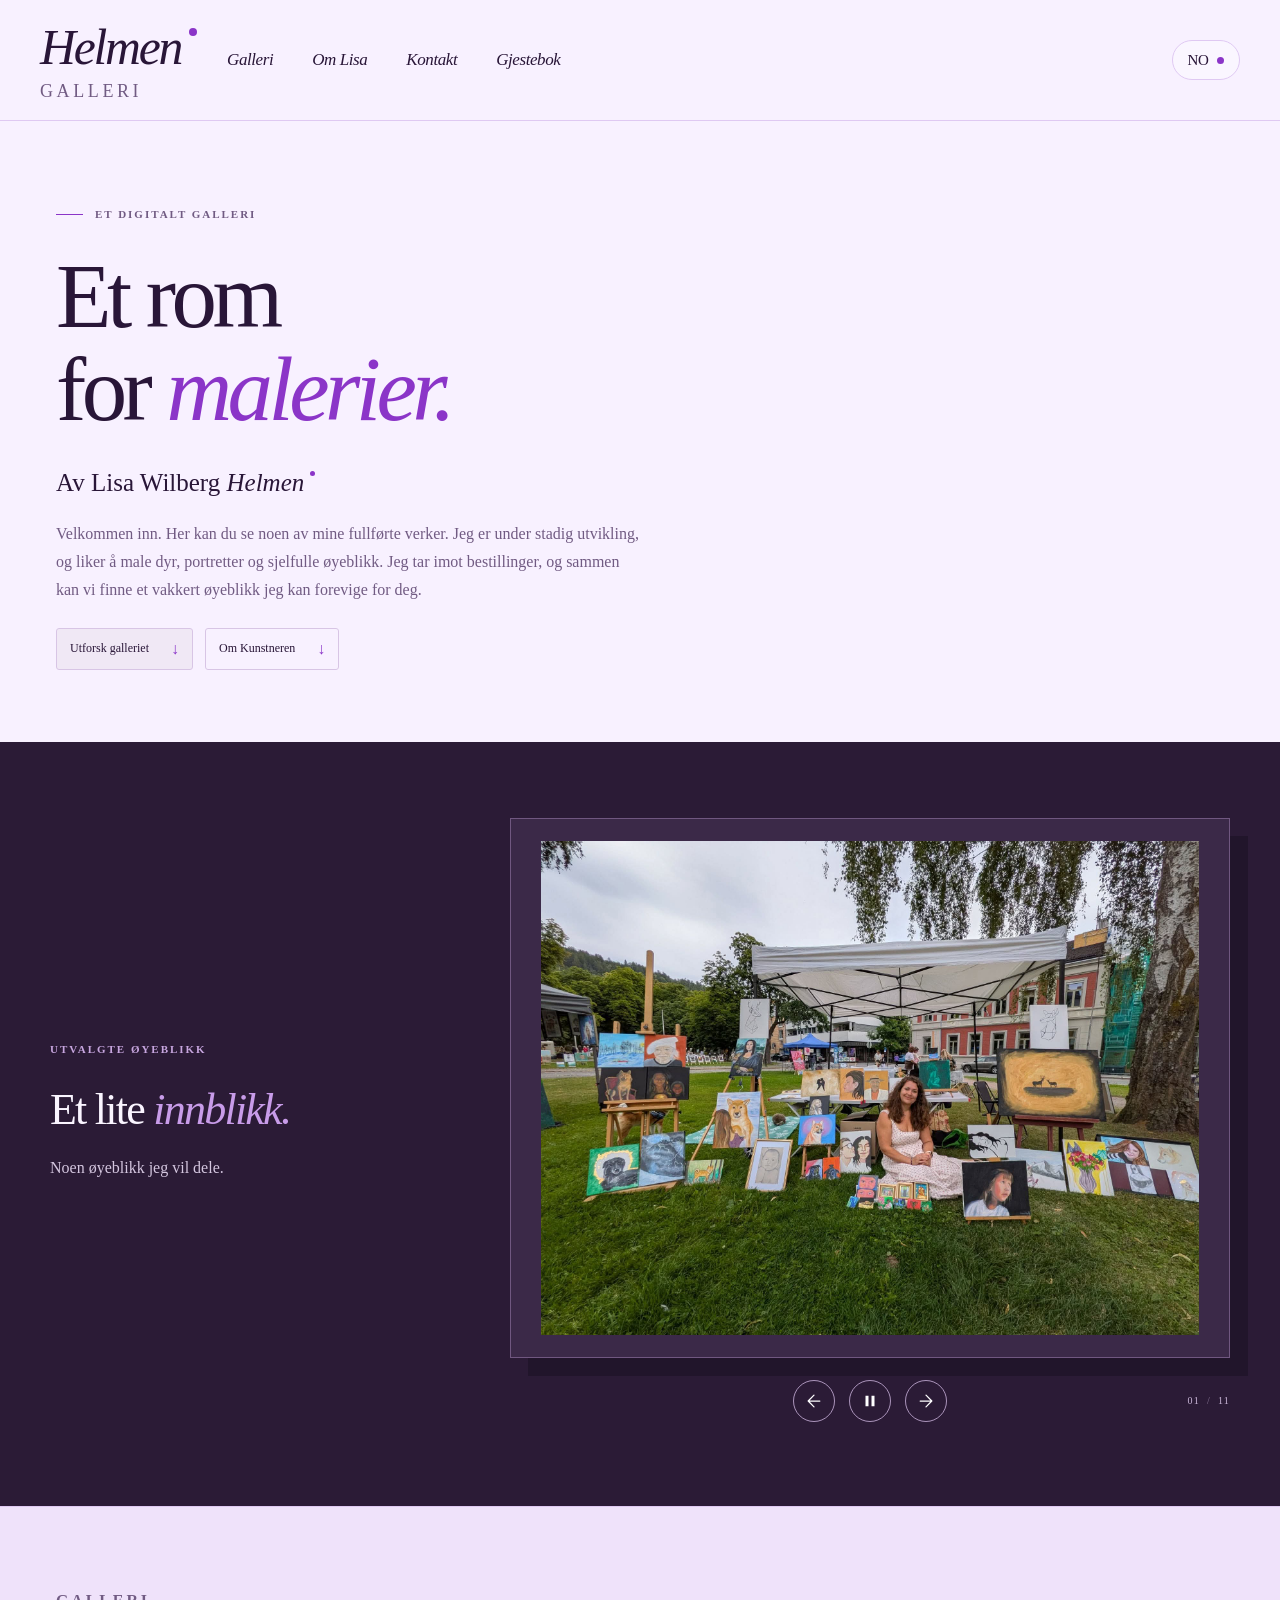
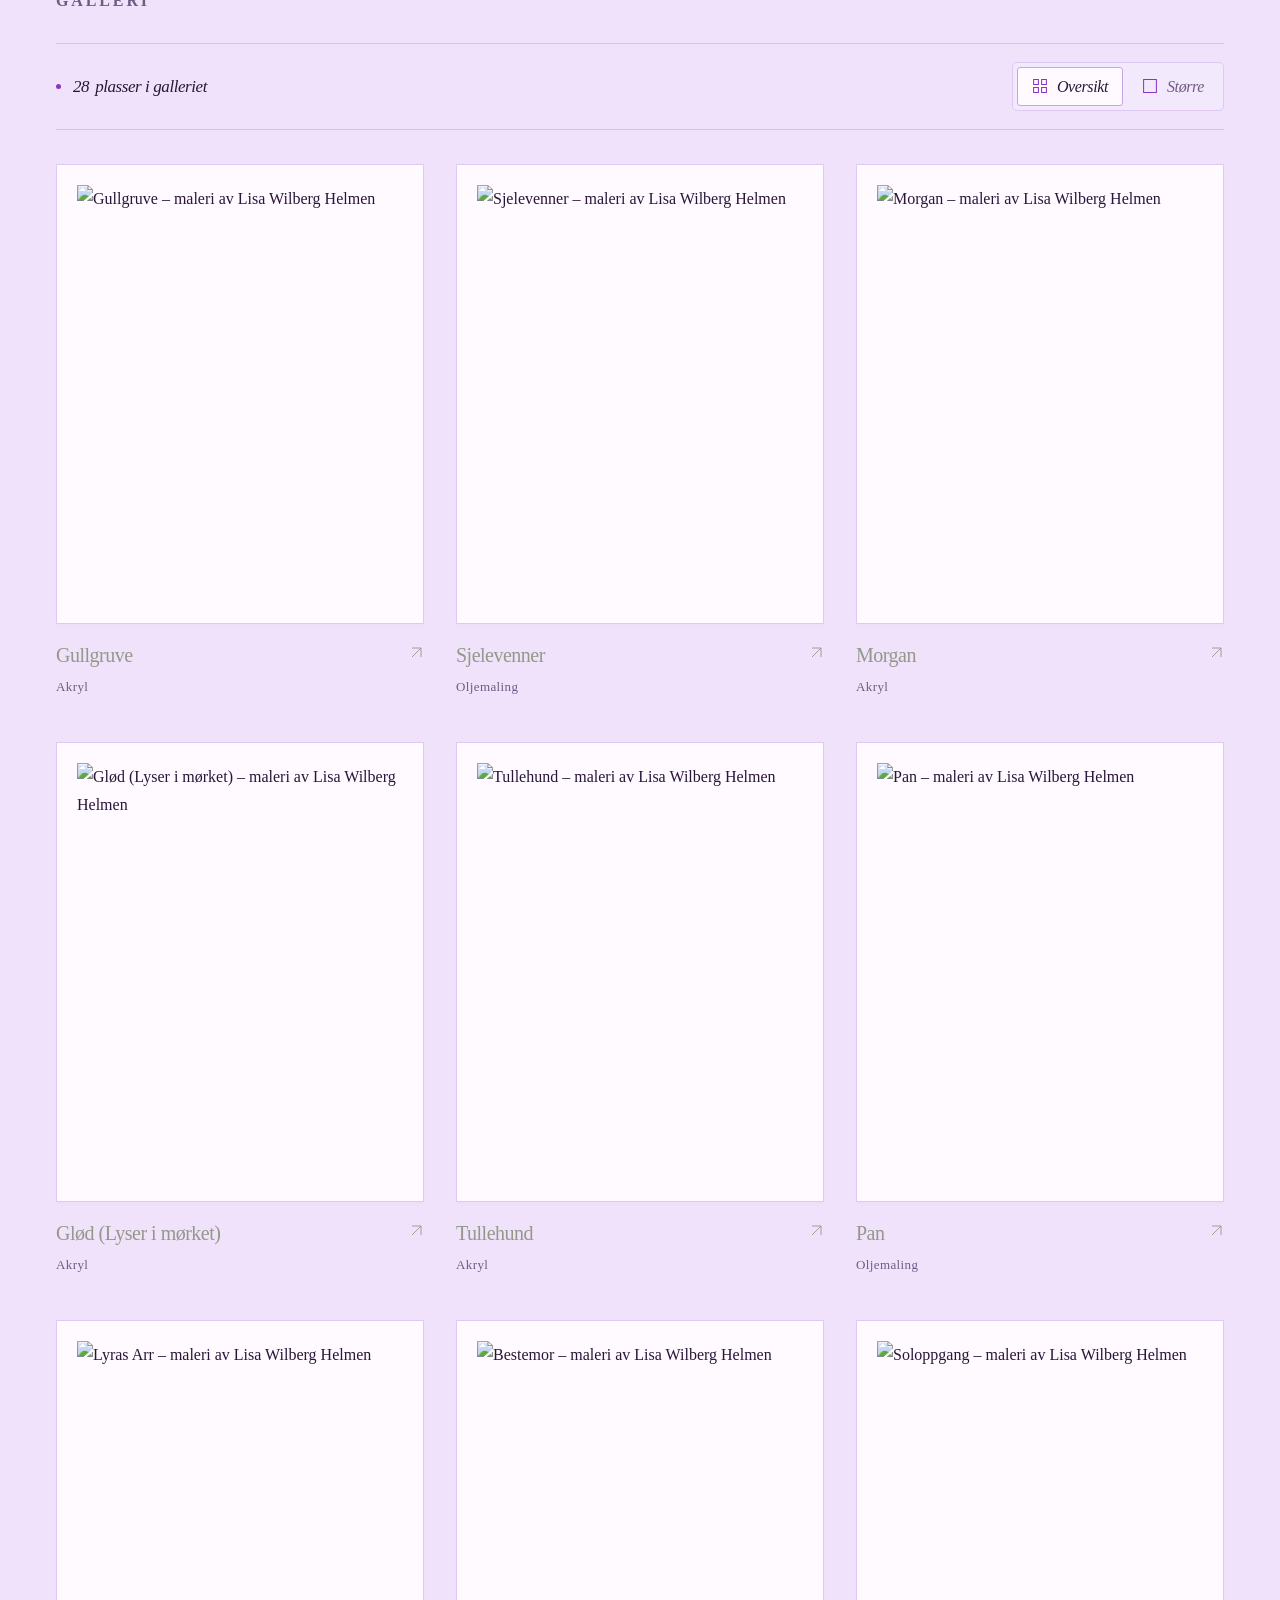
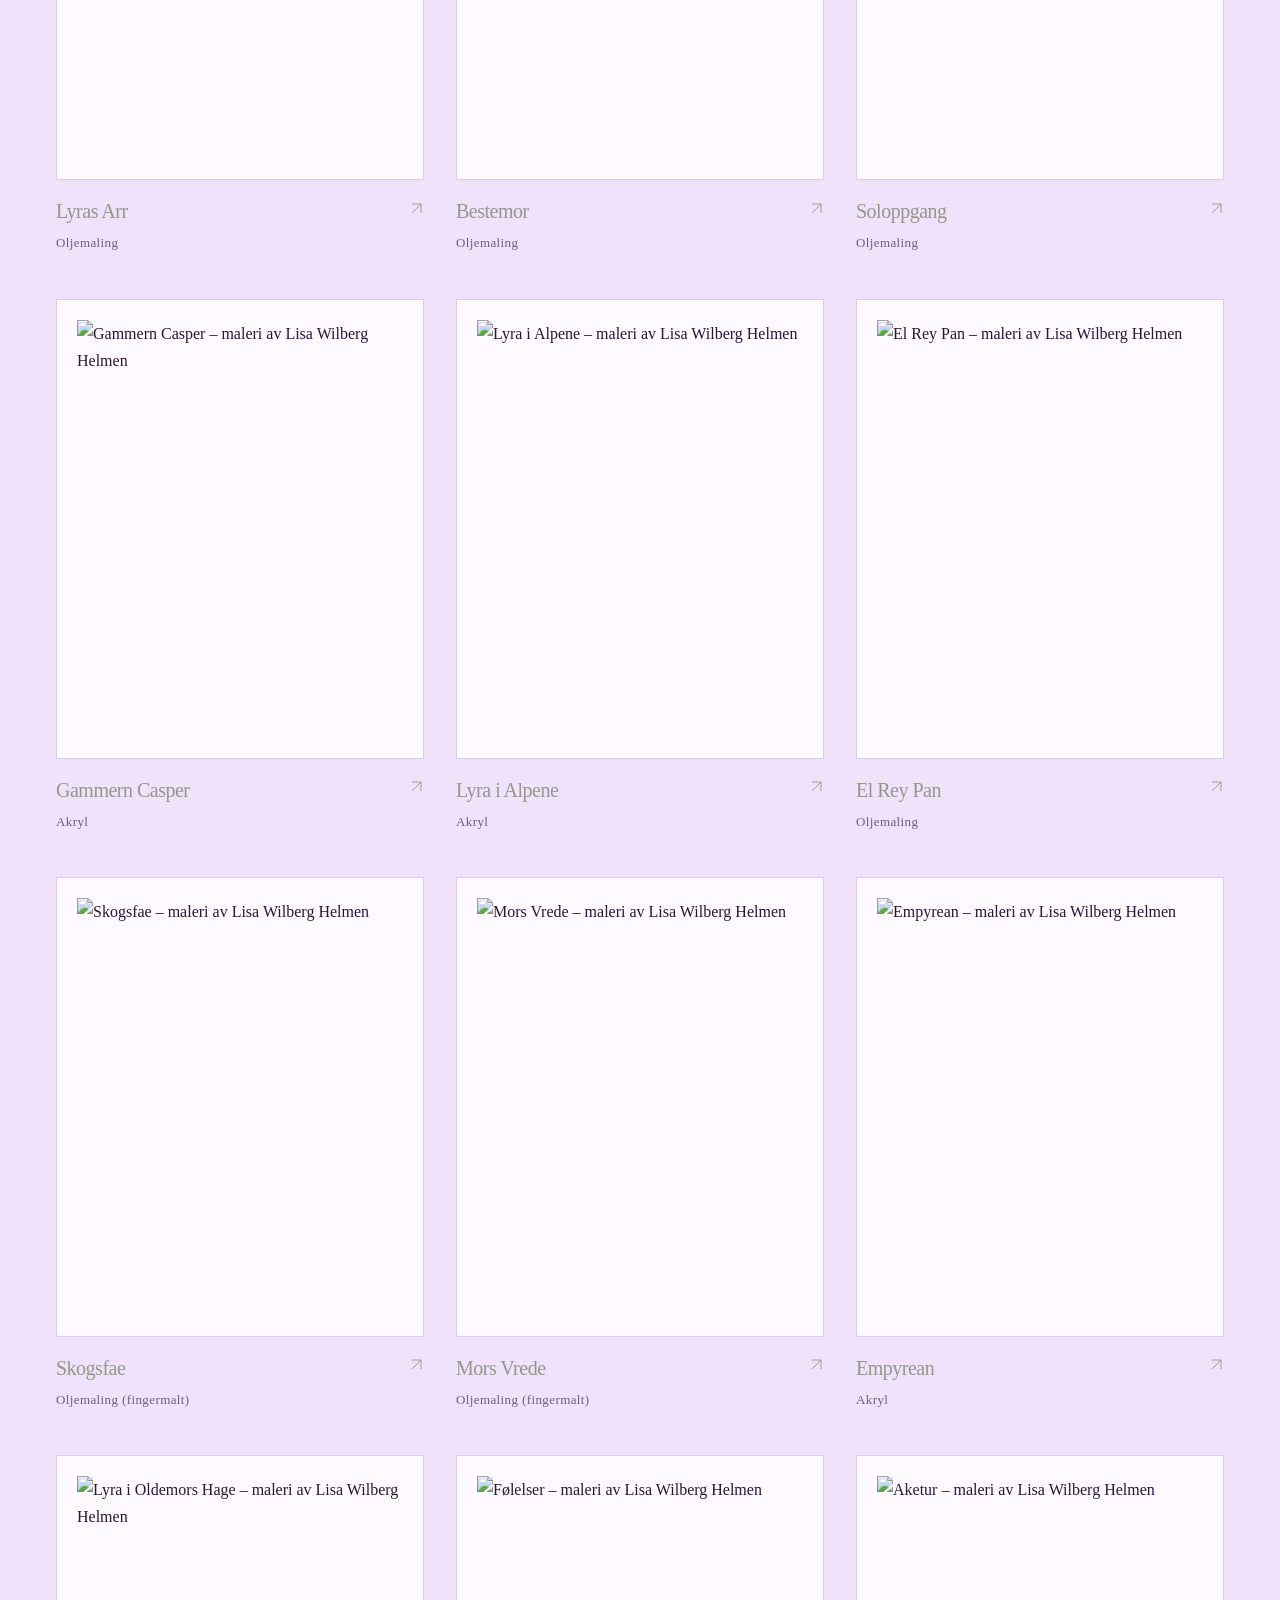
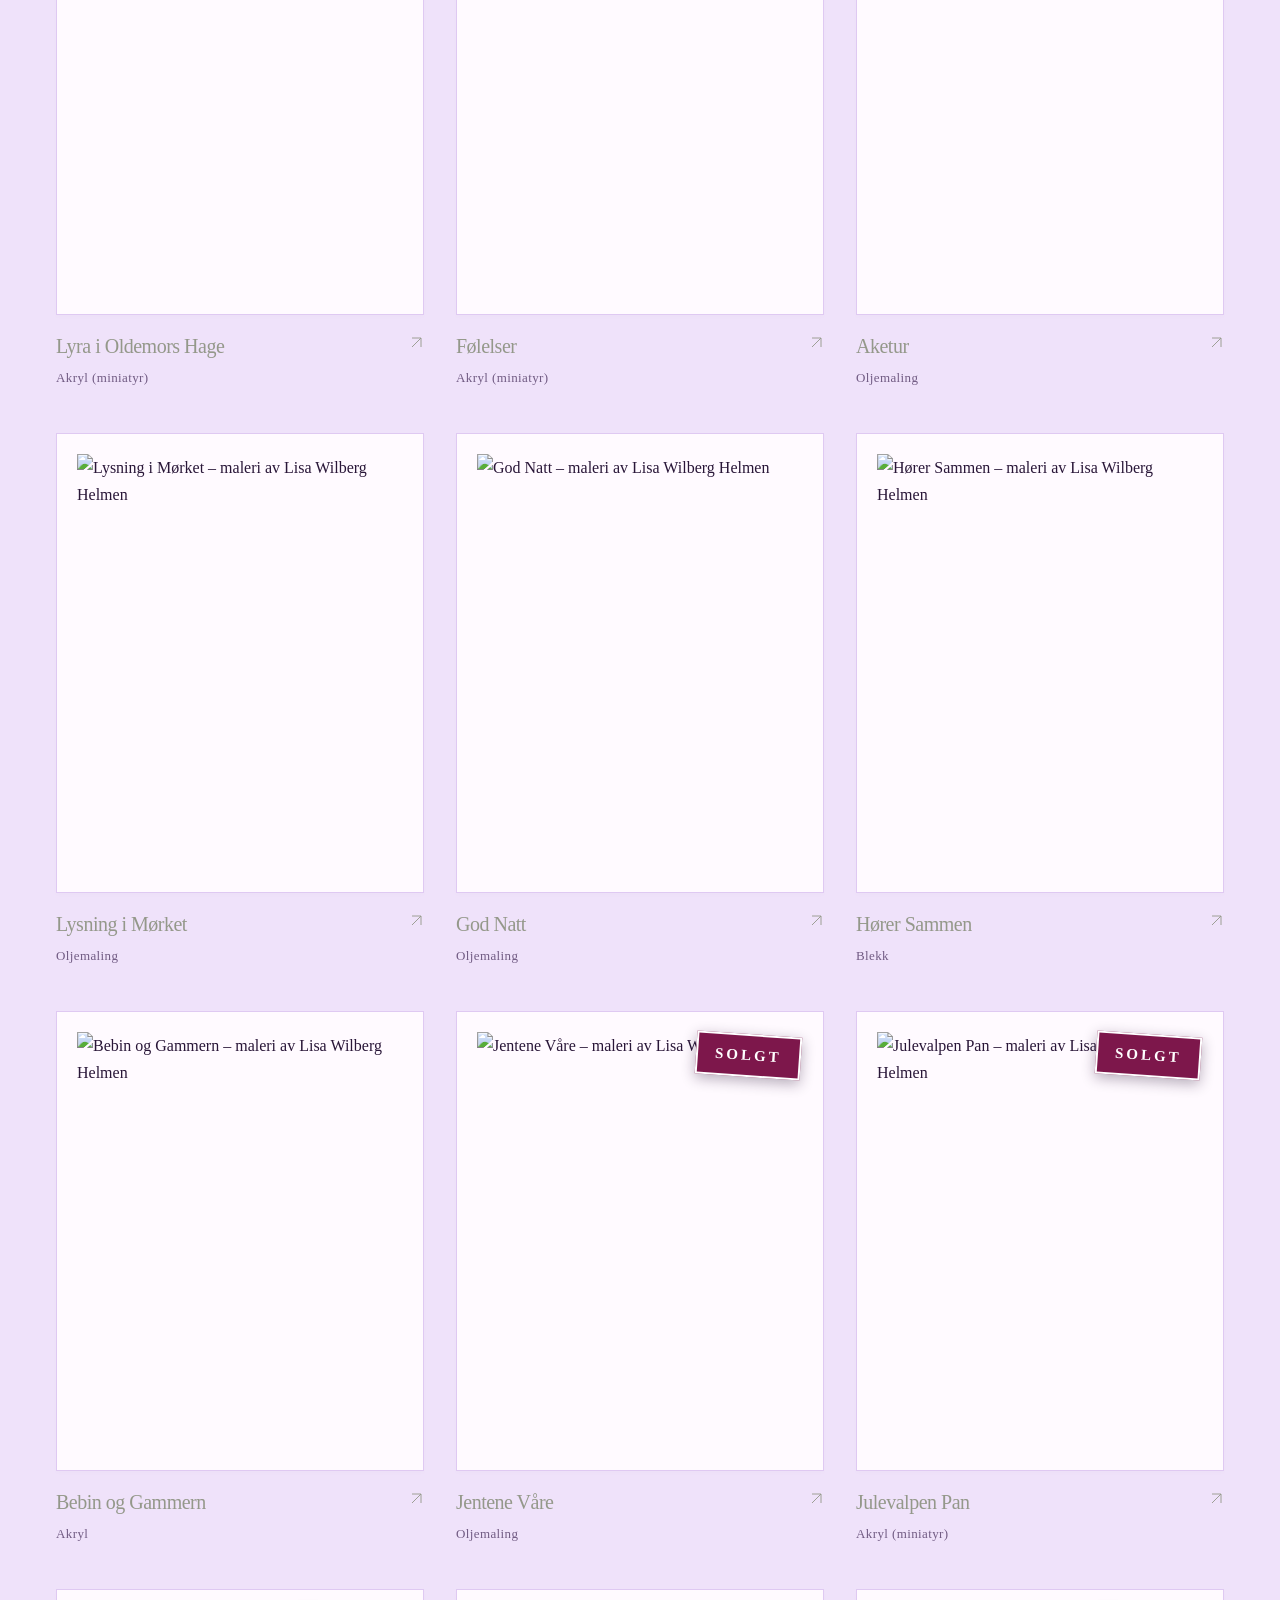
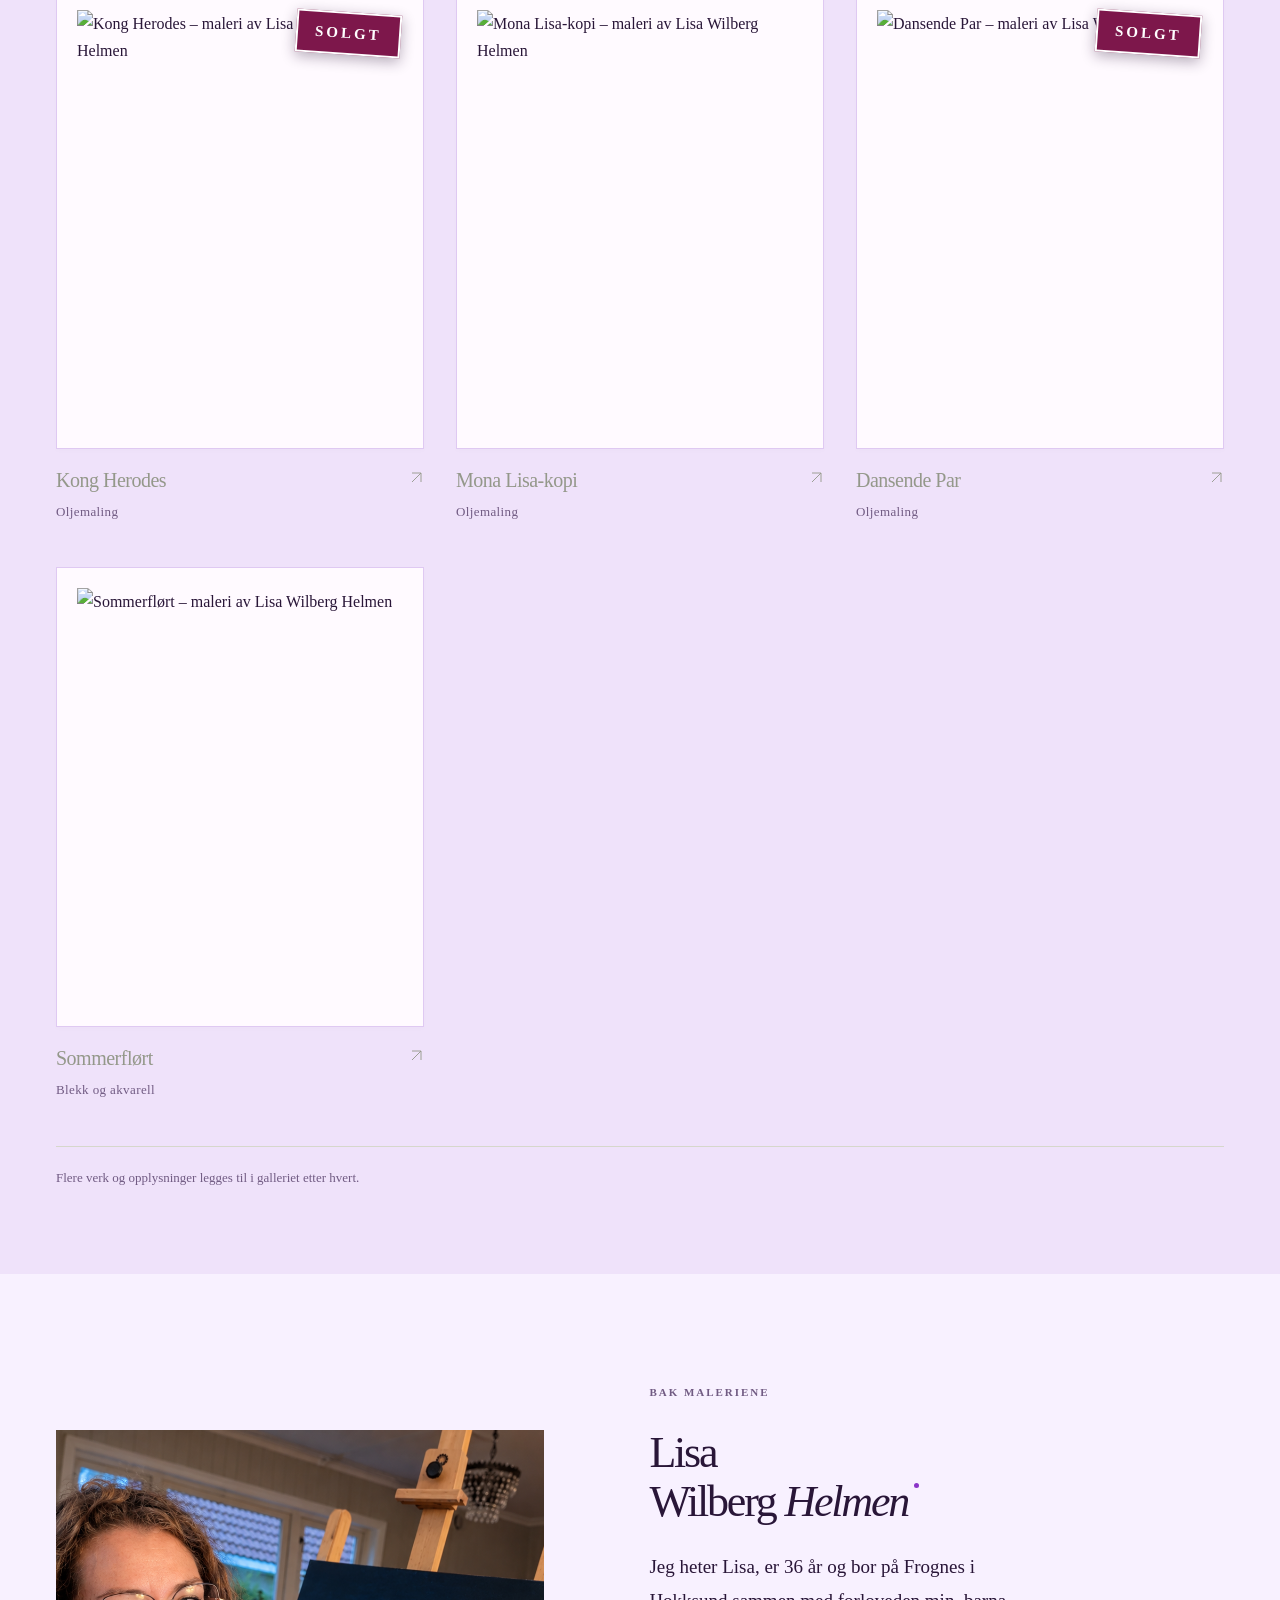
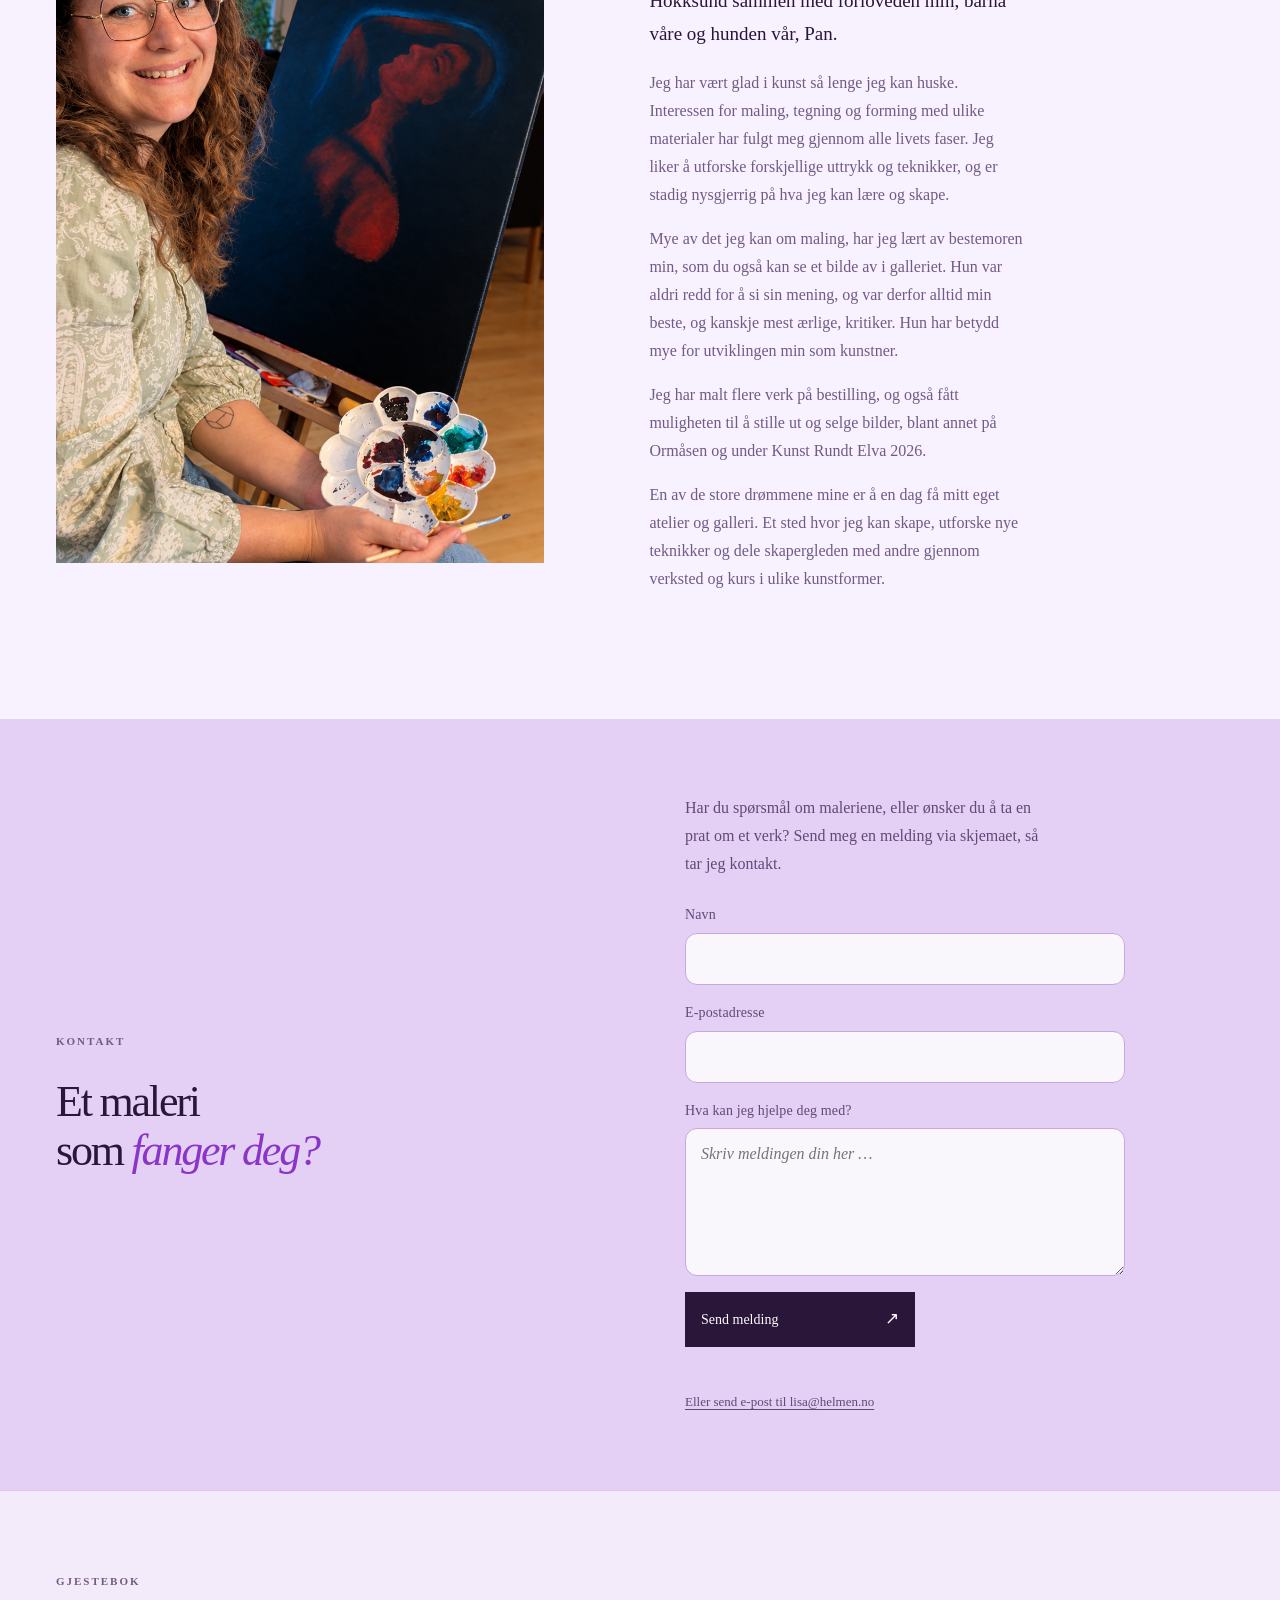
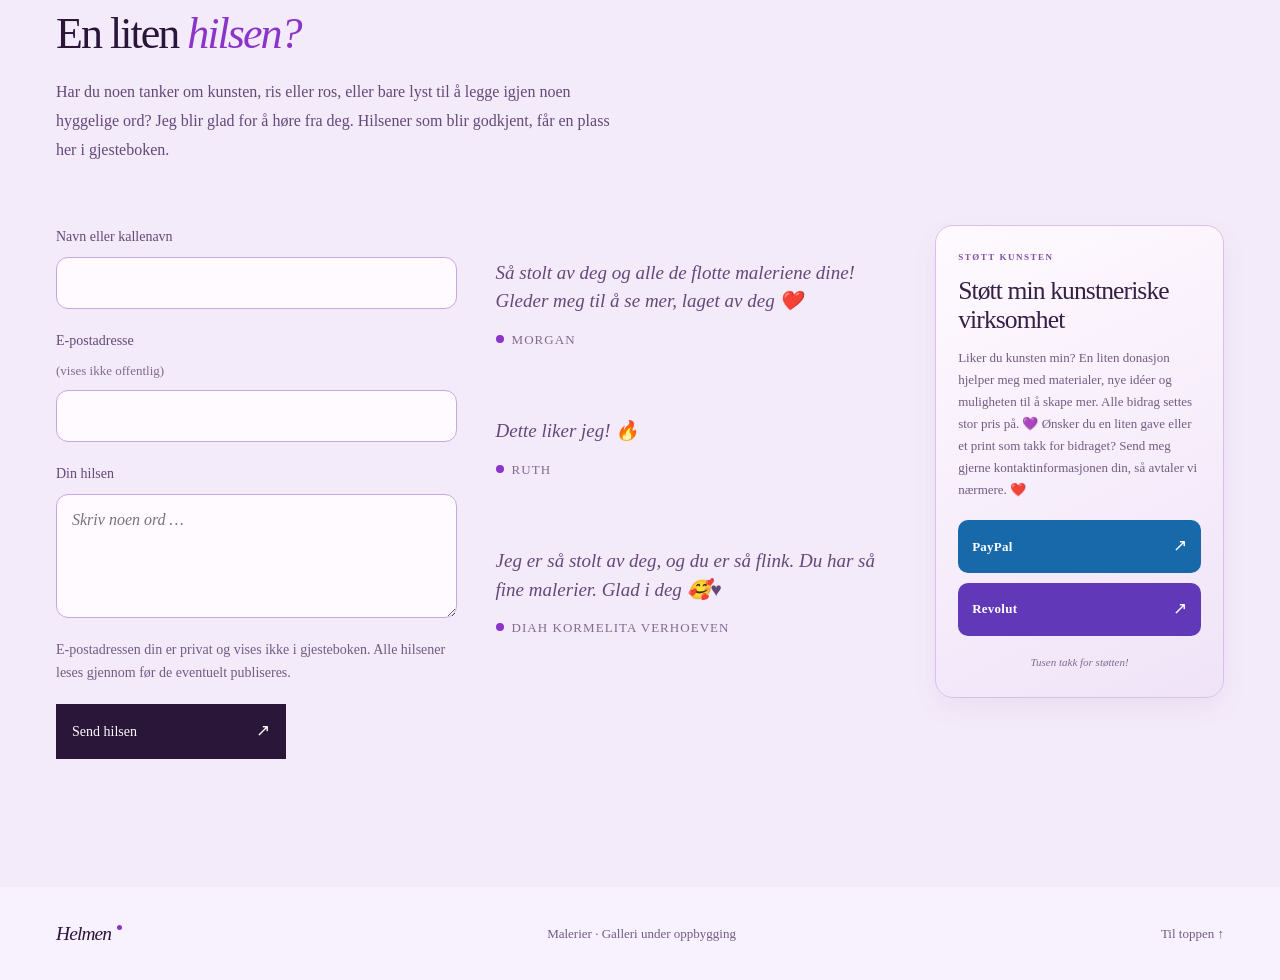
==== commit 40081a64: "Mention optional thank-you gift or print for donations" ====
--- a/index.html
+++ b/index.html
@@ -82,7 +82,7 @@
 <p class="about-story-3">Jeg har malt flere verk på bestilling, og også fått muligheten til å stille ut og selge bilder, blant annet på Ormåsen og under Kunst Rundt Elva 2026.</p>
 <p class="about-story-4">En av de store drømmene mine er å en dag få mitt eget atelier og galleri. Et sted hvor jeg kan skape, utforske nye teknikker og dele skapergleden med andre gjennom verksted og kurs i ulike kunstformer.</p></div></section>
 <section class="contact-section" id="kontakt" aria-labelledby="contact-title"><div class="wrap contact-inner"><div><p class="eyebrow">KONTAKT</p><h2 id="contact-title">Et maleri<br>som <em>fanger deg?</em></h2></div><div class="contact-copy"><p>Har du spørsmål om maleriene, eller ønsker du å ta en prat om et verk? Send meg en melding via skjemaet, så tar jeg kontakt.</p><form class="contact-form" data-success="Tusen takk! Meldingen er sendt. Jeg tar kontakt så snart jeg kan." data-error="Meldingen kunne ikke sendes akkurat nå. Prøv igjen, eller send en e-post til lisa@helmen.no." data-sending="Sender …"><input type="hidden" name="access_key" value="0940ff98-93be-41d2-b367-0dfbc4b420a4"><input type="hidden" name="subject" value="Ny henvendelse fra art.helmen.no"><input type="hidden" name="from_name" value="art.helmen.no"><div class="contact-honeypot" aria-hidden="true"><label>Leave this field empty<input type="checkbox" name="botcheck" tabindex="-1" autocomplete="off"></label></div><label>Navn<input type="text" name="name" autocomplete="name" required maxlength="120"></label><label>E-postadresse<input type="email" name="email" autocomplete="email" required maxlength="254"></label><label>Hva kan jeg hjelpe deg med?<textarea name="message" rows="5" required maxlength="5000" placeholder="Skriv meldingen din her …"></textarea></label><button class="contact-submit" type="submit">Send melding<span aria-hidden="true">↗</span></button><p class="contact-status" role="status" aria-live="polite"></p></form><a class="contact-fallback" href="mailto:lisa@helmen.no">Eller send e-post til lisa@helmen.no</a></div></div></section>
-<section class="guestbook-section" id="gjestebok" aria-labelledby="guestbook-title"><div class="wrap guestbook-inner"><div class="guestbook-heading"><p class="eyebrow">GJESTEBOK</p><h2 id="guestbook-title">En liten <em>hilsen?</em></h2><p>Har du noen tanker om kunsten, ris eller ros, eller bare lyst til å legge igjen noen hyggelige ord? Jeg blir glad for å høre fra deg. Hilsener som blir godkjent, får en plass her i gjesteboken.</p></div><div class="guestbook-content"><div class="guestbook-notes"><div class="guestbook-note"><div class="guestbook-entry"><p>Så stolt av deg og alle de flotte maleriene dine! Gleder meg til å se mer, laget av deg ❤️</p><p class="guestbook-author"><span class="guestbook-note-mark" aria-hidden="true"></span>Morgan</p></div></div><div class="guestbook-note"><div class="guestbook-entry"><p>Dette liker jeg! 🔥</p><p class="guestbook-author"><span class="guestbook-note-mark" aria-hidden="true"></span>Ruth</p></div></div><div class="guestbook-note"><div class="guestbook-entry"><p>Jeg er så stolt av deg, og du er så flink. Du har så fine malerier. Glad i deg 🥰♥️</p><p class="guestbook-author"><span class="guestbook-note-mark" aria-hidden="true"></span>Diah Kormelita Verhoeven</p></div></div></div><form class="guestbook-form" data-success="Tusen takk for hilsenen! Den er mottatt og blir vurdert før eventuell publisering." data-error="Hilsenen kunne ikke sendes akkurat nå. Prøv igjen litt senere." data-sending="Sender …"><input type="hidden" name="access_key" value="0940ff98-93be-41d2-b367-0dfbc4b420a4"><input type="hidden" name="subject" value="Ny hilsen til gjesteboken på art.helmen.no"><input type="hidden" name="from_name" value="Gjesteboken på art.helmen.no"><div class="guestbook-honeypot" aria-hidden="true"><label>La dette feltet stå tomt<input type="checkbox" name="botcheck" tabindex="-1" autocomplete="off"></label></div><label>Navn eller kallenavn<input type="text" name="name" autocomplete="nickname" required maxlength="80"></label><label>E-postadresse <span>(vises ikke offentlig)</span><input type="email" name="email" autocomplete="email" required maxlength="254"></label><label>Din hilsen<textarea name="message" rows="4" required maxlength="2000" placeholder="Skriv noen ord …"></textarea></label><p class="guestbook-privacy">E-postadressen din er privat og vises ikke i gjesteboken. Alle hilsener leses gjennom før de eventuelt publiseres.</p><button class="guestbook-submit" type="submit">Send hilsen <span aria-hidden="true">↗</span></button><p class="guestbook-status" role="status" aria-live="polite"></p></form><aside class="donation-box" aria-labelledby="donation-title"><p class="eyebrow">STØTT KUNSTEN</p><h3 id="donation-title">Støtt min kunstneriske virksomhet</h3><p>Liker du kunsten min? En liten donasjon hjelper meg med materialer, nye idéer og muligheten til å skape mer. Alle bidrag settes stor pris på. 💜</p><a class="donation-link donation-paypal" href="https://www.paypal.me/lisasusanne" target="_blank" rel="noopener noreferrer"><span>PayPal</span><span aria-hidden="true">↗</span></a><a class="donation-link donation-revolut" href="https://revolut.me/lisahelmen" target="_blank" rel="noopener noreferrer"><span>Revolut</span><span aria-hidden="true">↗</span></a><p class="donation-thanks">Tusen takk for støtten!</p></aside></div></div></section>
+<section class="guestbook-section" id="gjestebok" aria-labelledby="guestbook-title"><div class="wrap guestbook-inner"><div class="guestbook-heading"><p class="eyebrow">GJESTEBOK</p><h2 id="guestbook-title">En liten <em>hilsen?</em></h2><p>Har du noen tanker om kunsten, ris eller ros, eller bare lyst til å legge igjen noen hyggelige ord? Jeg blir glad for å høre fra deg. Hilsener som blir godkjent, får en plass her i gjesteboken.</p></div><div class="guestbook-content"><div class="guestbook-notes"><div class="guestbook-note"><div class="guestbook-entry"><p>Så stolt av deg og alle de flotte maleriene dine! Gleder meg til å se mer, laget av deg ❤️</p><p class="guestbook-author"><span class="guestbook-note-mark" aria-hidden="true"></span>Morgan</p></div></div><div class="guestbook-note"><div class="guestbook-entry"><p>Dette liker jeg! 🔥</p><p class="guestbook-author"><span class="guestbook-note-mark" aria-hidden="true"></span>Ruth</p></div></div><div class="guestbook-note"><div class="guestbook-entry"><p>Jeg er så stolt av deg, og du er så flink. Du har så fine malerier. Glad i deg 🥰♥️</p><p class="guestbook-author"><span class="guestbook-note-mark" aria-hidden="true"></span>Diah Kormelita Verhoeven</p></div></div></div><form class="guestbook-form" data-success="Tusen takk for hilsenen! Den er mottatt og blir vurdert før eventuell publisering." data-error="Hilsenen kunne ikke sendes akkurat nå. Prøv igjen litt senere." data-sending="Sender …"><input type="hidden" name="access_key" value="0940ff98-93be-41d2-b367-0dfbc4b420a4"><input type="hidden" name="subject" value="Ny hilsen til gjesteboken på art.helmen.no"><input type="hidden" name="from_name" value="Gjesteboken på art.helmen.no"><div class="guestbook-honeypot" aria-hidden="true"><label>La dette feltet stå tomt<input type="checkbox" name="botcheck" tabindex="-1" autocomplete="off"></label></div><label>Navn eller kallenavn<input type="text" name="name" autocomplete="nickname" required maxlength="80"></label><label>E-postadresse <span>(vises ikke offentlig)</span><input type="email" name="email" autocomplete="email" required maxlength="254"></label><label>Din hilsen<textarea name="message" rows="4" required maxlength="2000" placeholder="Skriv noen ord …"></textarea></label><p class="guestbook-privacy">E-postadressen din er privat og vises ikke i gjesteboken. Alle hilsener leses gjennom før de eventuelt publiseres.</p><button class="guestbook-submit" type="submit">Send hilsen <span aria-hidden="true">↗</span></button><p class="guestbook-status" role="status" aria-live="polite"></p></form><aside class="donation-box" aria-labelledby="donation-title"><p class="eyebrow">STØTT KUNSTEN</p><h3 id="donation-title">Støtt min kunstneriske virksomhet</h3><p>Liker du kunsten min? En liten donasjon hjelper meg med materialer, nye idéer og muligheten til å skape mer. Alle bidrag settes stor pris på. 💜 Ønsker du en liten gave eller et print som takk for bidraget? Send meg gjerne kontaktinformasjonen din, så avtaler vi nærmere. ❤️</p><a class="donation-link donation-paypal" href="https://www.paypal.me/lisasusanne" target="_blank" rel="noopener noreferrer"><span>PayPal</span><span aria-hidden="true">↗</span></a><a class="donation-link donation-revolut" href="https://revolut.me/lisahelmen" target="_blank" rel="noopener noreferrer"><span>Revolut</span><span aria-hidden="true">↗</span></a><p class="donation-thanks">Tusen takk for støtten!</p></aside></div></div></section>
 </main>
 <footer class="site-footer wrap"><a href="#topp" class="footer-signature"><em class="brand-name">Helmen</em><span class="signature-dot" aria-hidden="true"></span></a><p>Malerier · Galleri under oppbygging</p><a class="back-top" href="#topp">Til toppen ↑</a></footer>
 <dialog class="art-dialog" id="artDialog" aria-labelledby="dialogTitle"><div class="dialog-bar"><span id="dialogIndex">01 / 27</span><span>GALLERI</span><div class="dialog-navigation"><button type="button" id="previousWork" aria-label="Forrige maleri">← <span>Forrige</span></button><button type="button" id="nextWork" aria-label="Neste maleri"><span>Neste</span> →</button></div><button class="close-dialog" type="button" aria-label="Lukk bildet"><svg viewBox="0 0 24 24" width="23" height="23" fill="none" stroke="currentColor" stroke-width="1.5" aria-hidden="true"><path d="m6 6 12 12M6 18 18 6"/></svg></button></div><div class="dialog-body"><div class="dialog-art" id="dialogArt"></div><div class="dialog-details"><p class="eyebrow">LISA WILBERG HELMEN</p><h2 id="dialogTitle">Verk 01</h2><span class="quiet-label" id="dialogStatus">Plassholder</span><p id="dialogDescription">Her kommer et maleri av Lisa Wilberg <em class="brand-name">Helmen</em><span class="signature-dot" aria-hidden="true"></span> Tittel, teknikk og mål legges til sammen med bildet.</p><dl id="dialogMetadata"></dl><small class="keyboard-help">Bruk piltastene for å bla</small></div></div></dialog>
--- a/donation.css
+++ b/donation.css
@@ -0,0 +1,70 @@
+/* Small, calm donation card beside the guestbook. */
+.guestbook-content{
+  grid-template-columns:minmax(0,1fr) minmax(0,1fr) minmax(210px,.72fr);
+  column-gap:clamp(24px,3vw,46px);
+}
+.guestbook-content>.guestbook-notes{grid-column:2;grid-row:1}
+.guestbook-content>.guestbook-form{grid-column:1;grid-row:1 / span 2}
+.donation-box{
+  grid-column:3;
+  grid-row:1;
+  align-self:start;
+  min-width:0;
+  padding:25px 22px;
+  border:1px solid #d8c0e9;
+  border-radius:18px;
+  background:linear-gradient(155deg,#fffaff 0%,#f0e3f8 100%);
+  box-shadow:0 10px 28px rgba(75,42,96,.06);
+}
+.donation-box .eyebrow{margin:0 0 13px;color:#8050a8;font-size:9px;letter-spacing:.17em}
+.donation-box h3{
+  margin:0 0 12px;
+  color:#352044;
+  font:normal clamp(21px,2vw,27px)/1.12 var(--serif);
+  letter-spacing:-.035em;
+}
+.donation-box>p:not(.eyebrow):not(.donation-thanks){
+  margin:0 0 19px;
+  color:#715b83;
+  font-size:13px;
+  line-height:1.7;
+}
+.donation-link{
+  display:flex;
+  align-items:center;
+  justify-content:space-between;
+  gap:12px;
+  margin-top:10px;
+  padding:12px 14px;
+  border-radius:10px;
+  color:#fff;
+  text-decoration:none;
+  font-size:13px;
+  transition:transform .2s ease,filter .2s ease;
+}
+.donation-paypal{background:#1769aa}
+.donation-revolut{background:#6138b8}
+.donation-link span:first-child{font-weight:600;letter-spacing:.02em}
+.donation-link span:last-child{font-size:17px}
+.donation-thanks{
+  margin:17px 0 0;
+  color:#806b8e;
+  font-size:11px;
+  font-style:italic;
+  text-align:center;
+}
+@media(hover:hover) and (pointer:fine){
+  .donation-link:hover{transform:translateY(-2px);filter:brightness(1.08)}
+}
+@media(min-width:901px) and (max-width:1100px){
+  .guestbook-content{grid-template-columns:minmax(0,1fr) minmax(0,1fr);column-gap:32px}
+  .donation-box{grid-column:2;grid-row:2}
+}
+@media(max-width:900px){
+  .guestbook-content{grid-template-columns:1fr}
+  .guestbook-content>.guestbook-notes,.guestbook-content>.guestbook-form,.guestbook-content>.donation-box{grid-column:1;grid-row:auto}
+  .donation-box{max-width:560px}
+}
+@media(max-width:600px){
+  .donation-box{padding:21px 18px;border-radius:15px}
+}
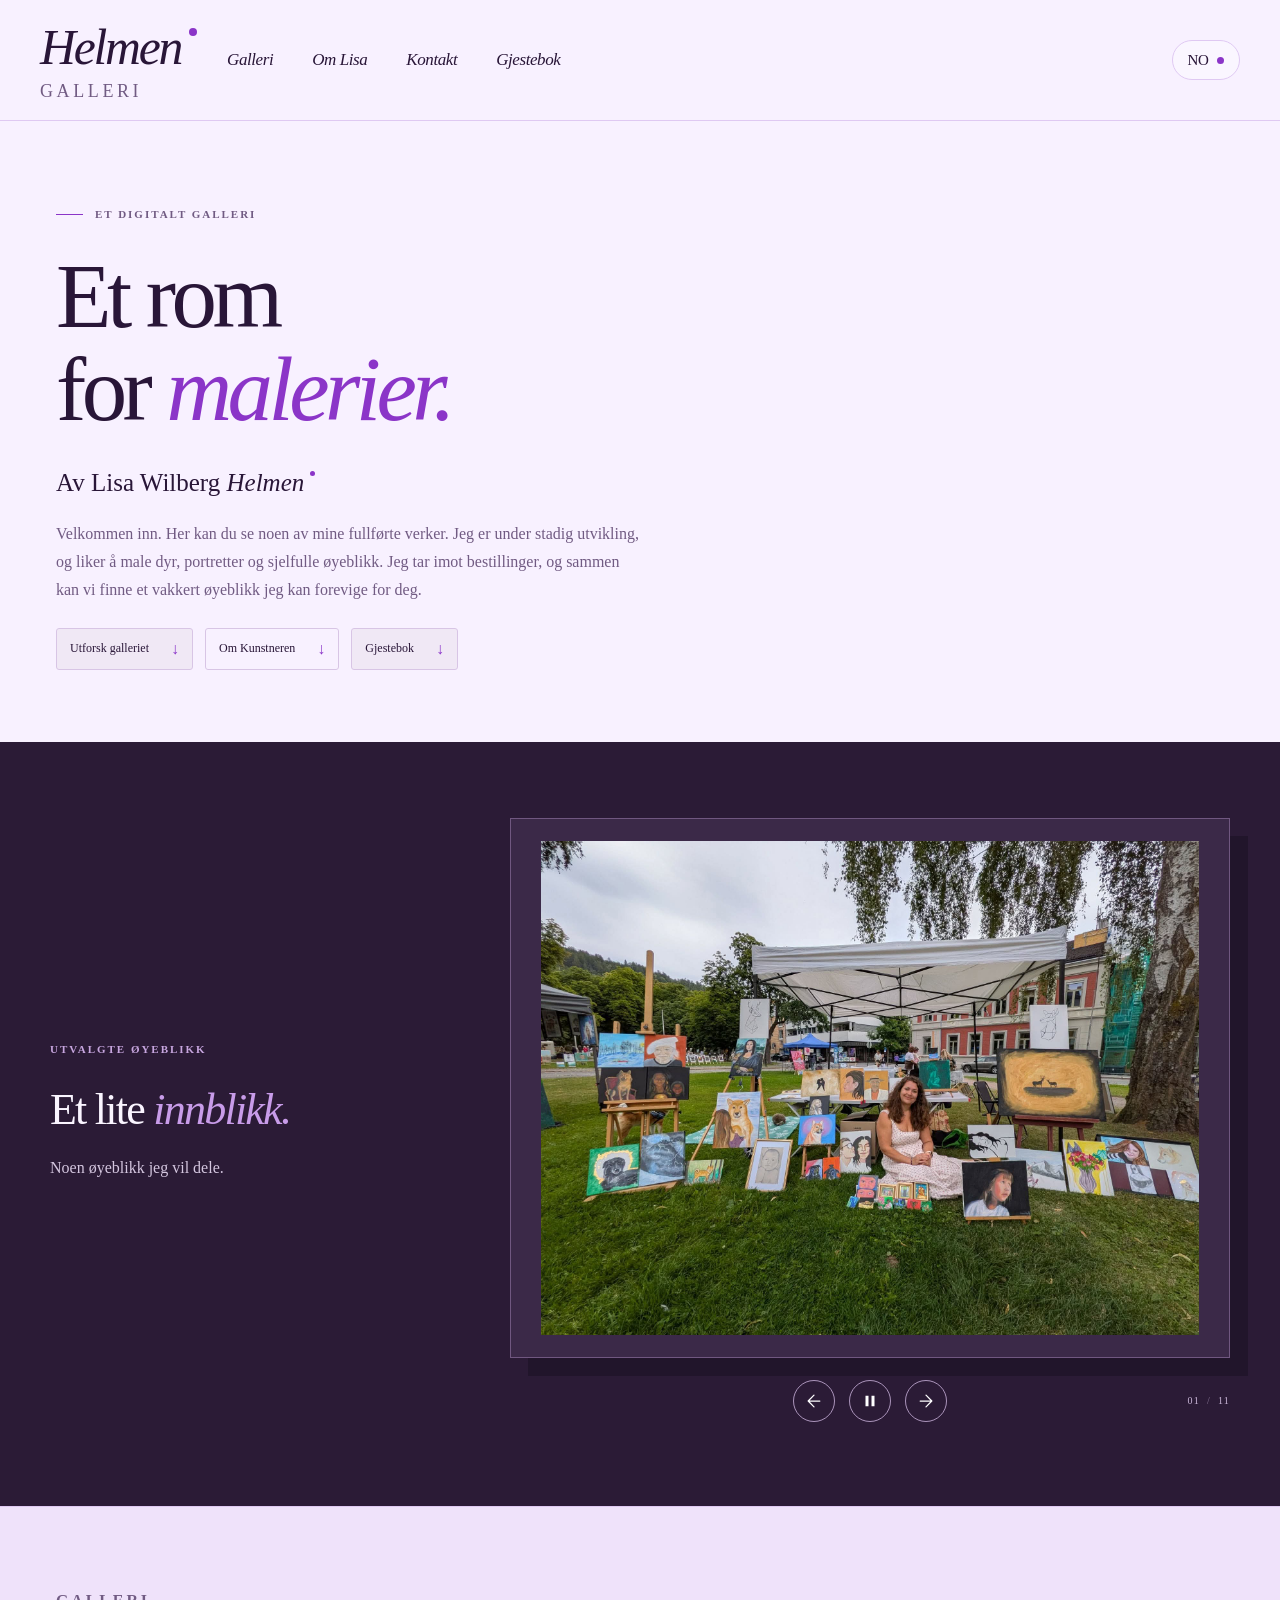
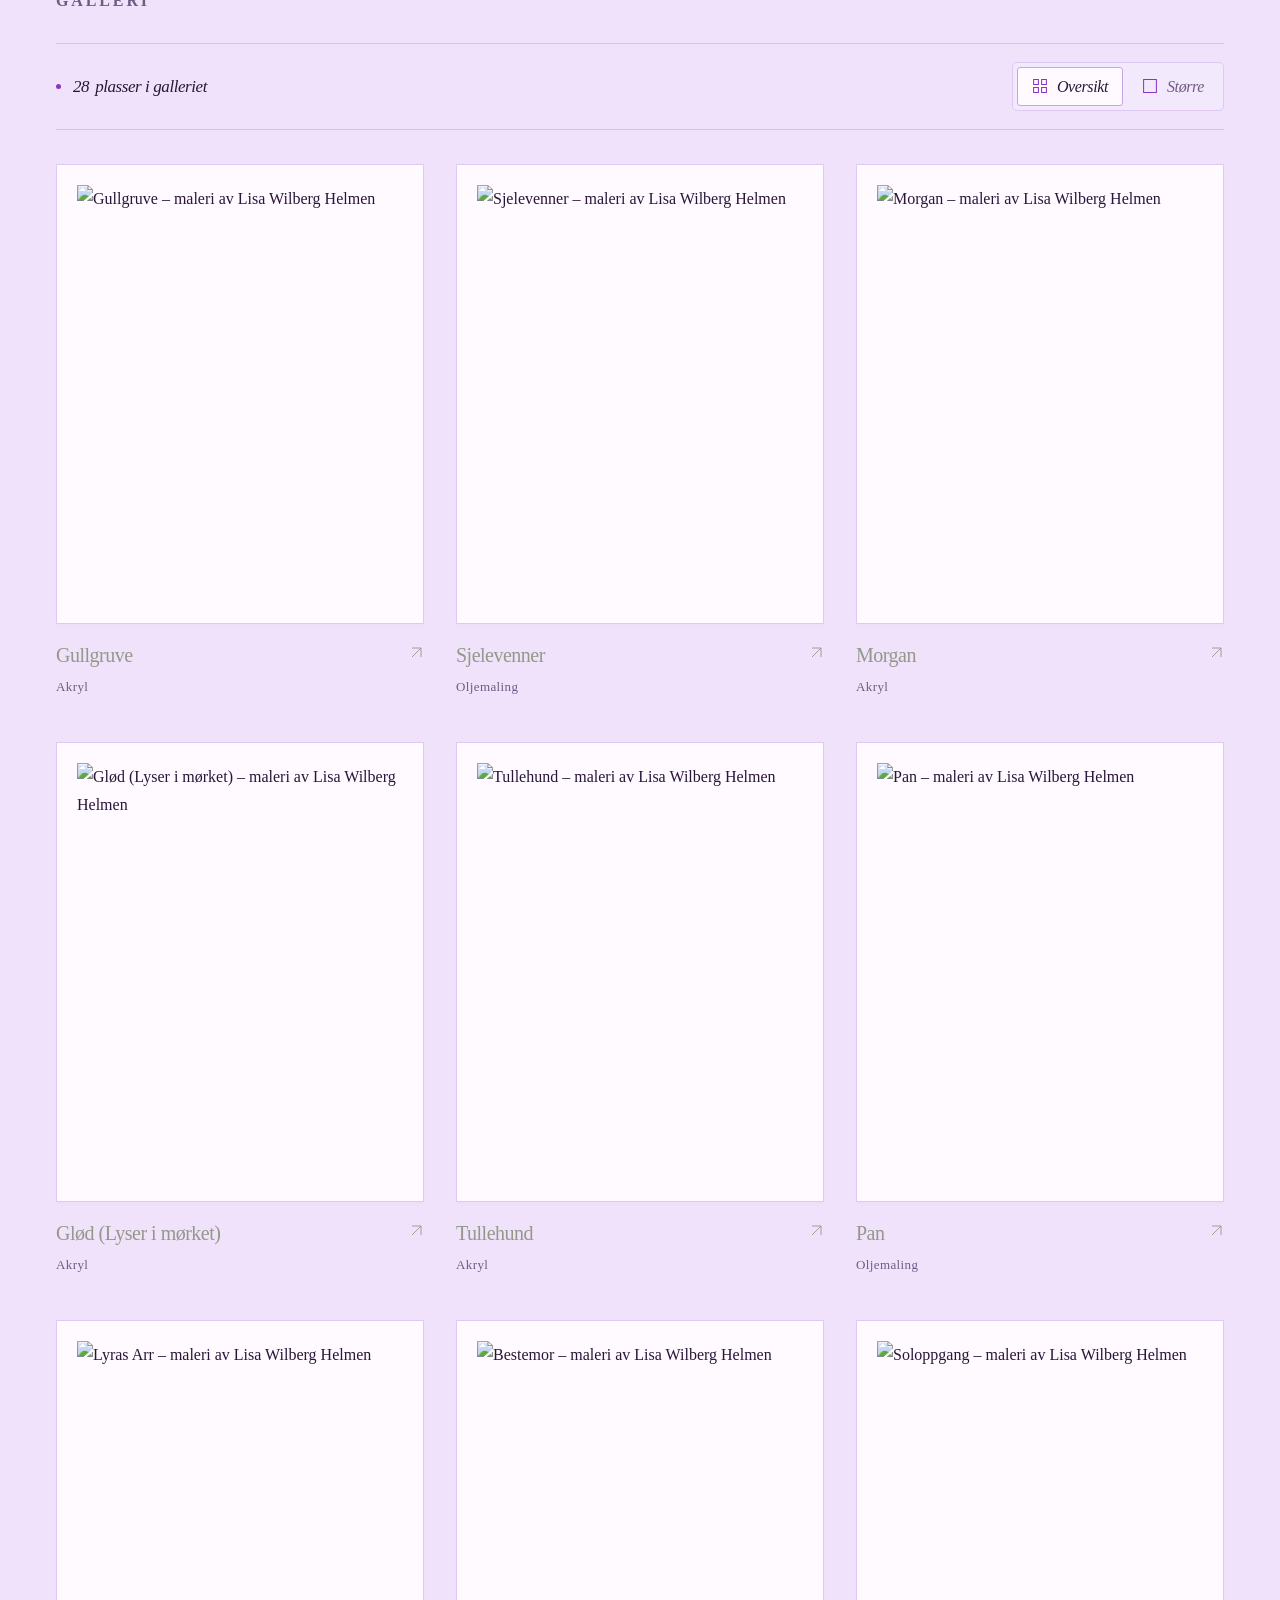
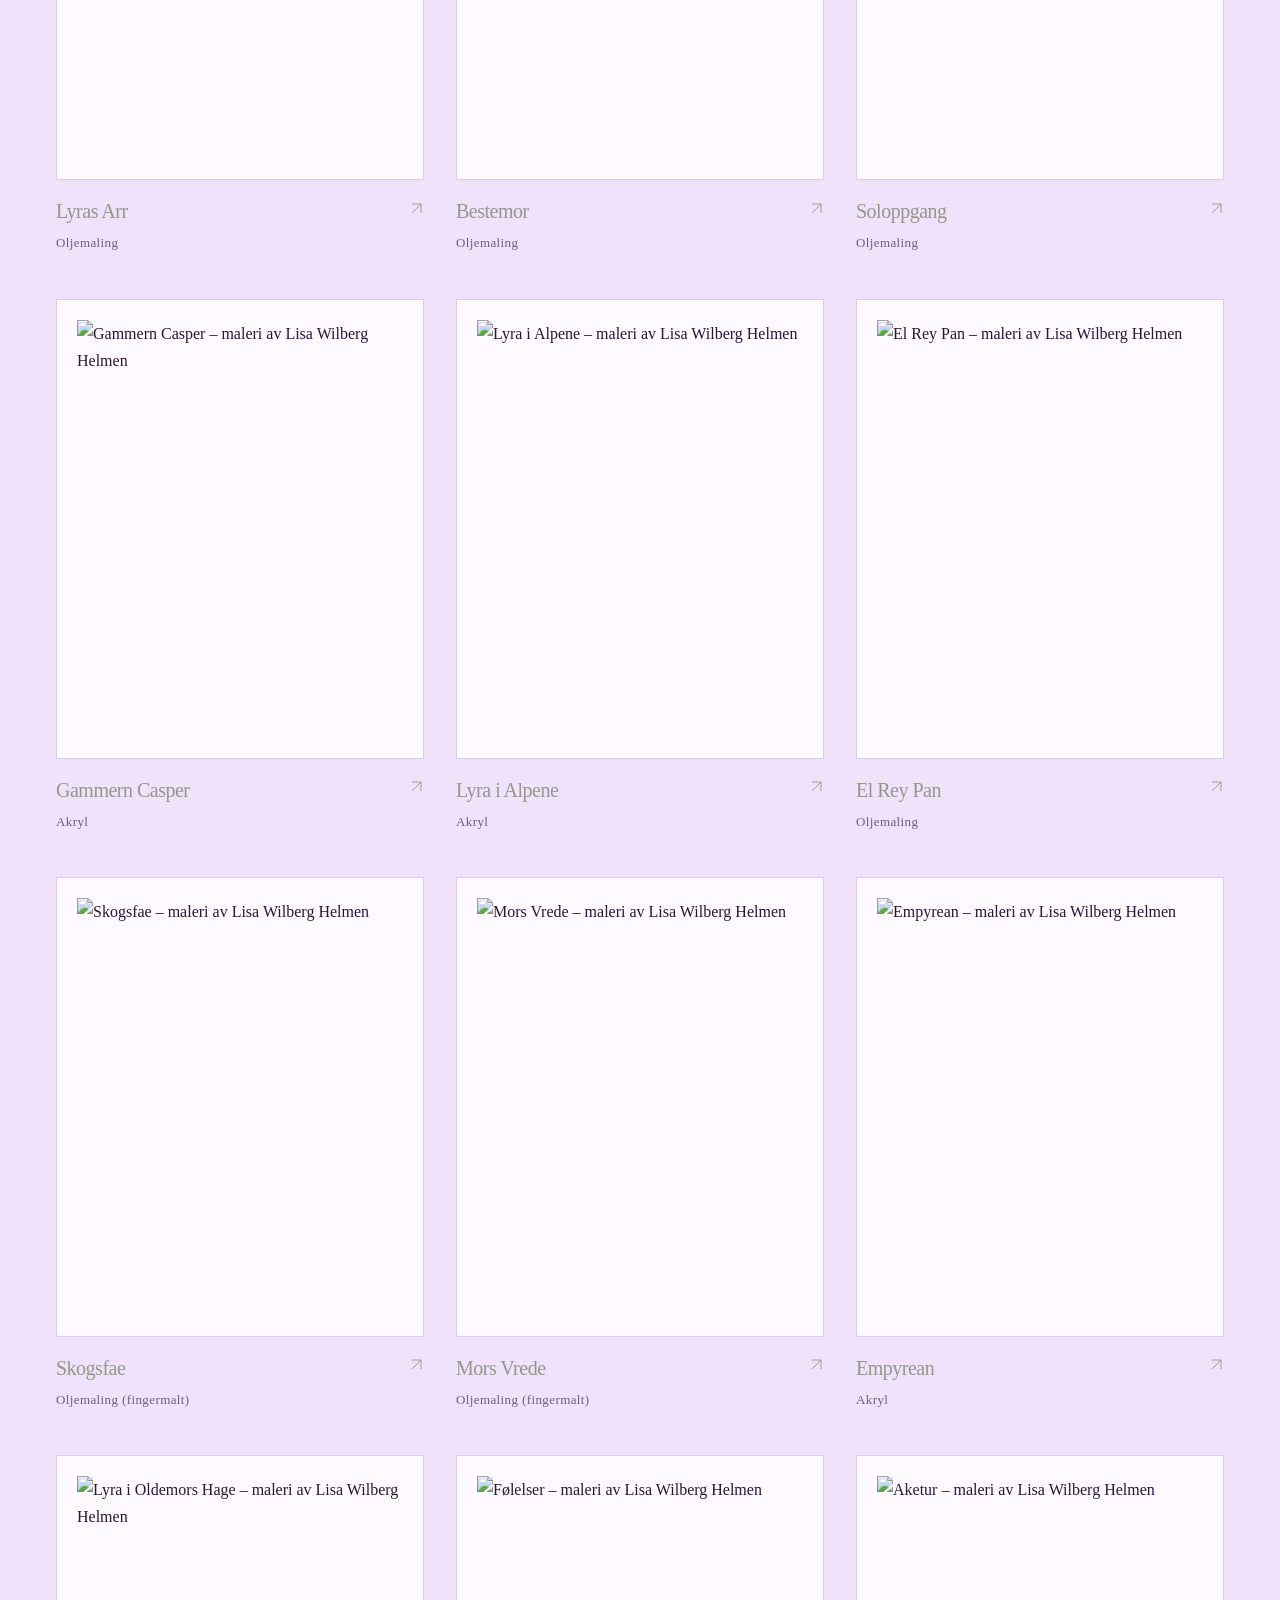
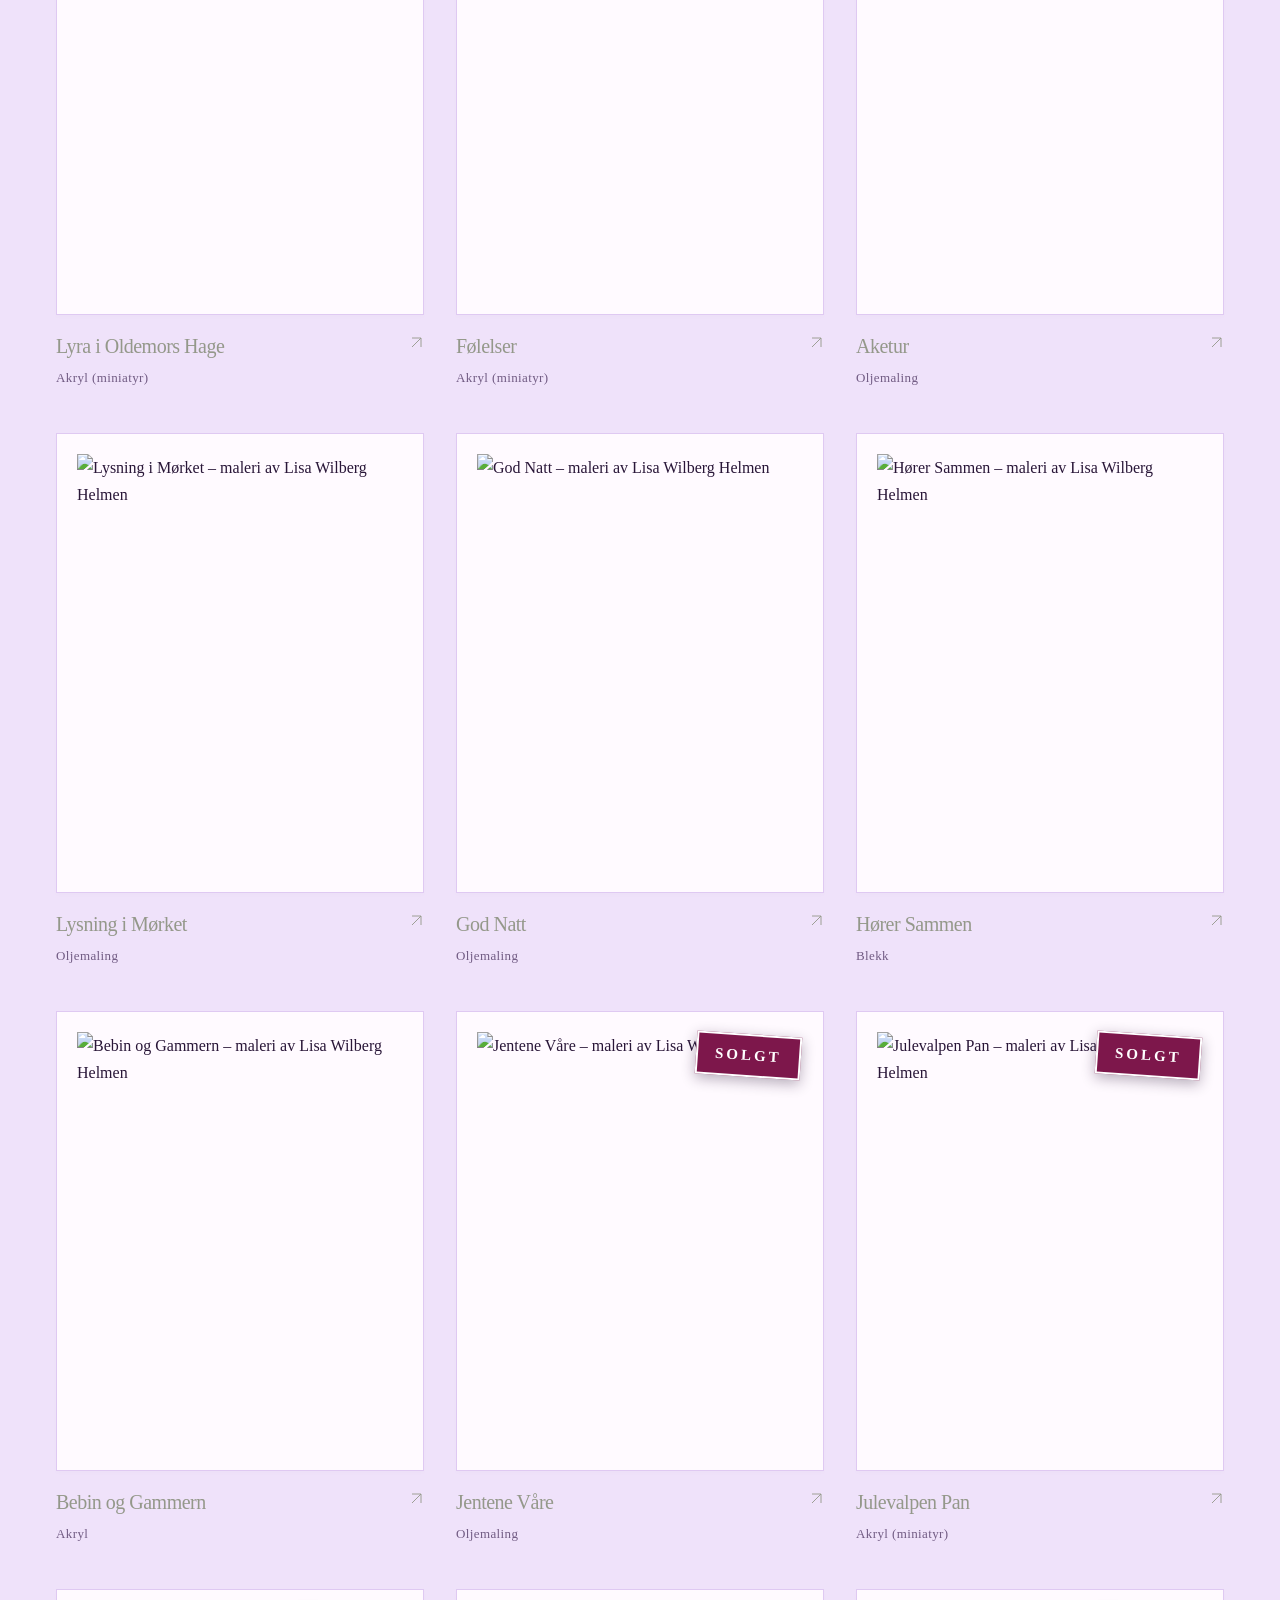
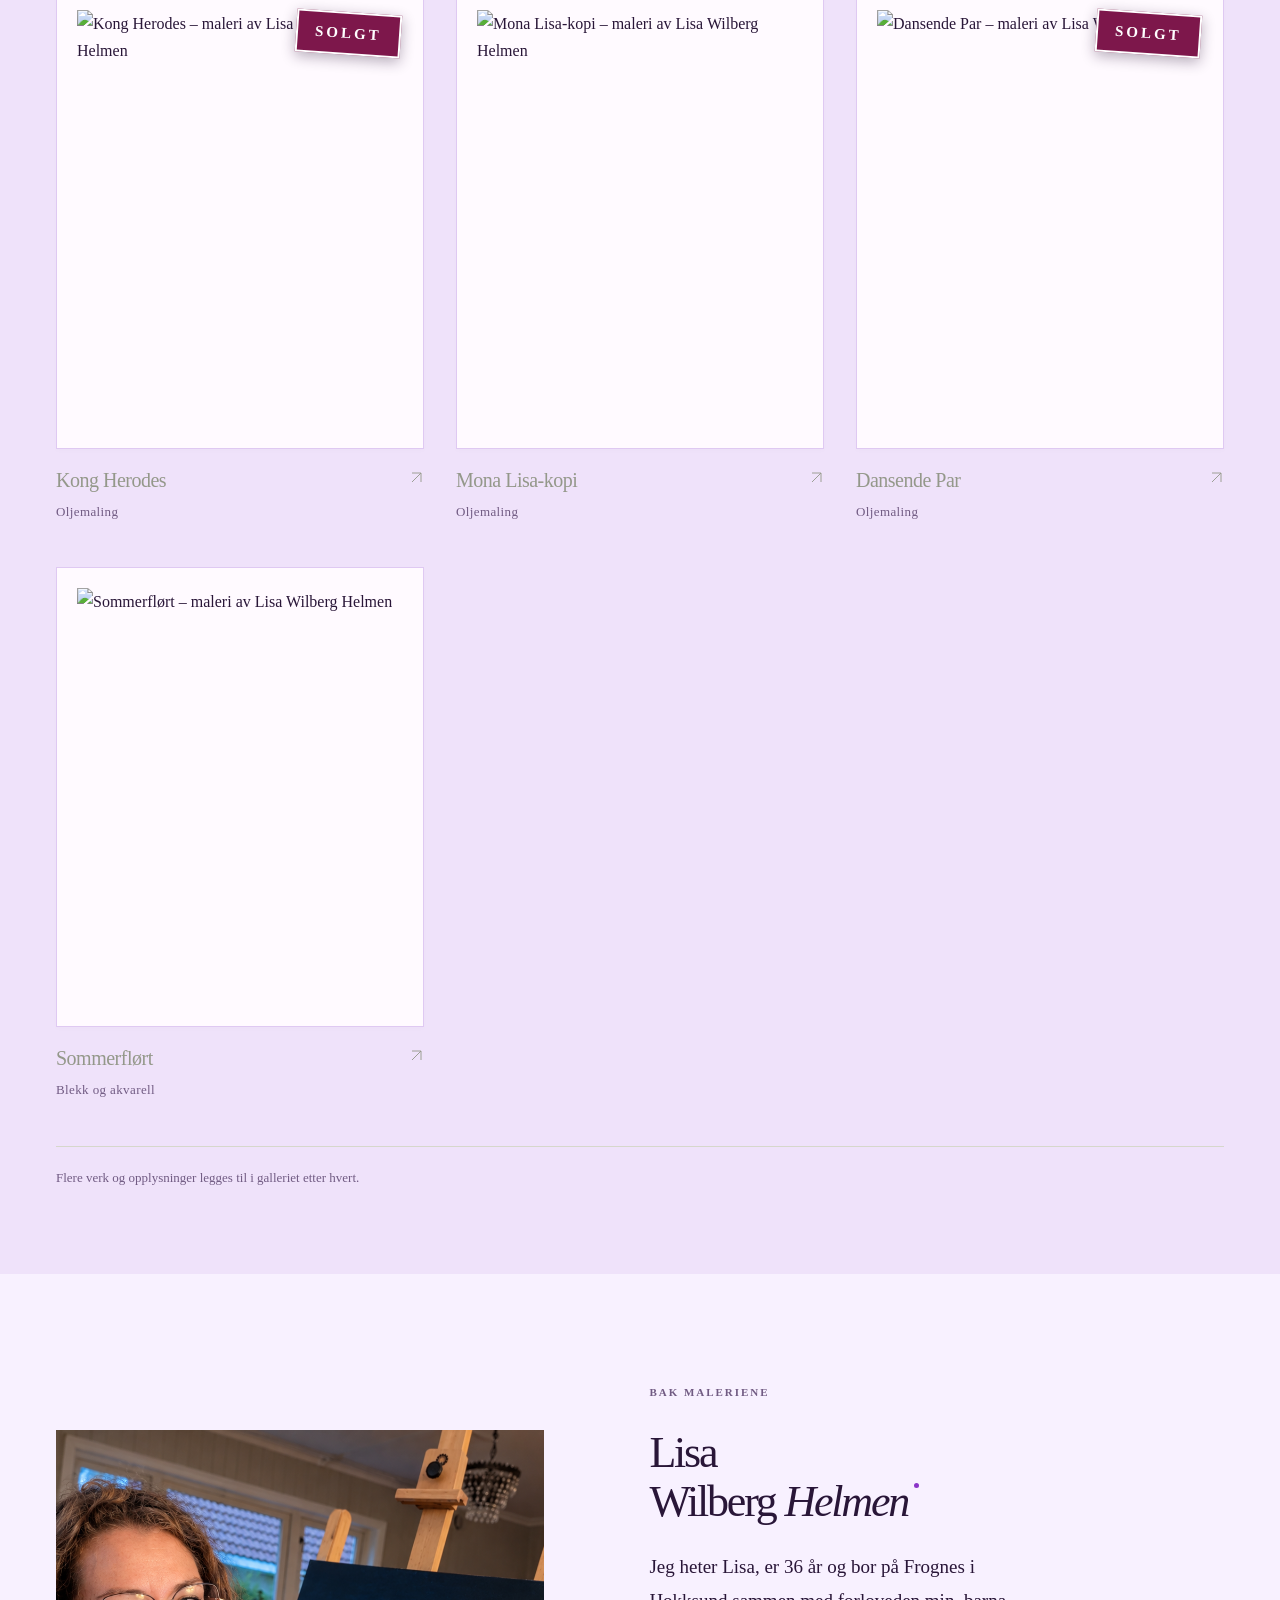
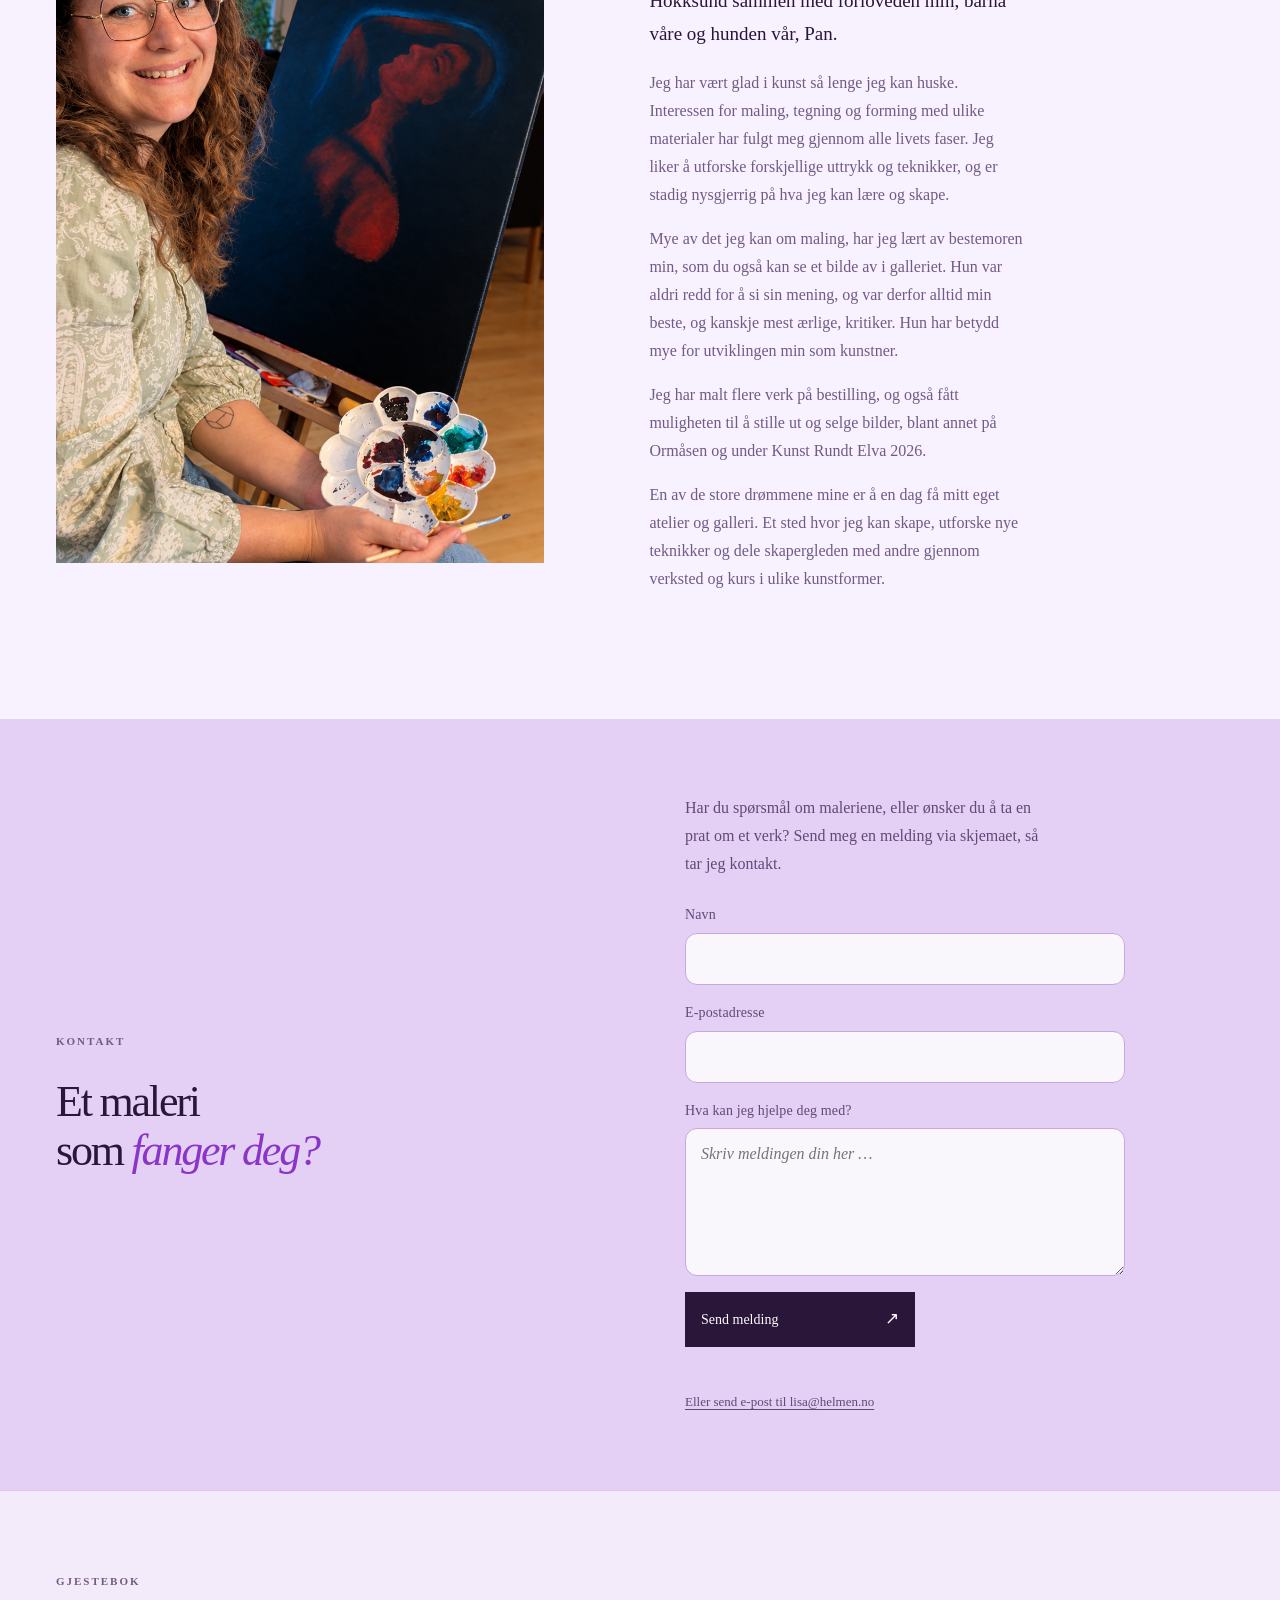
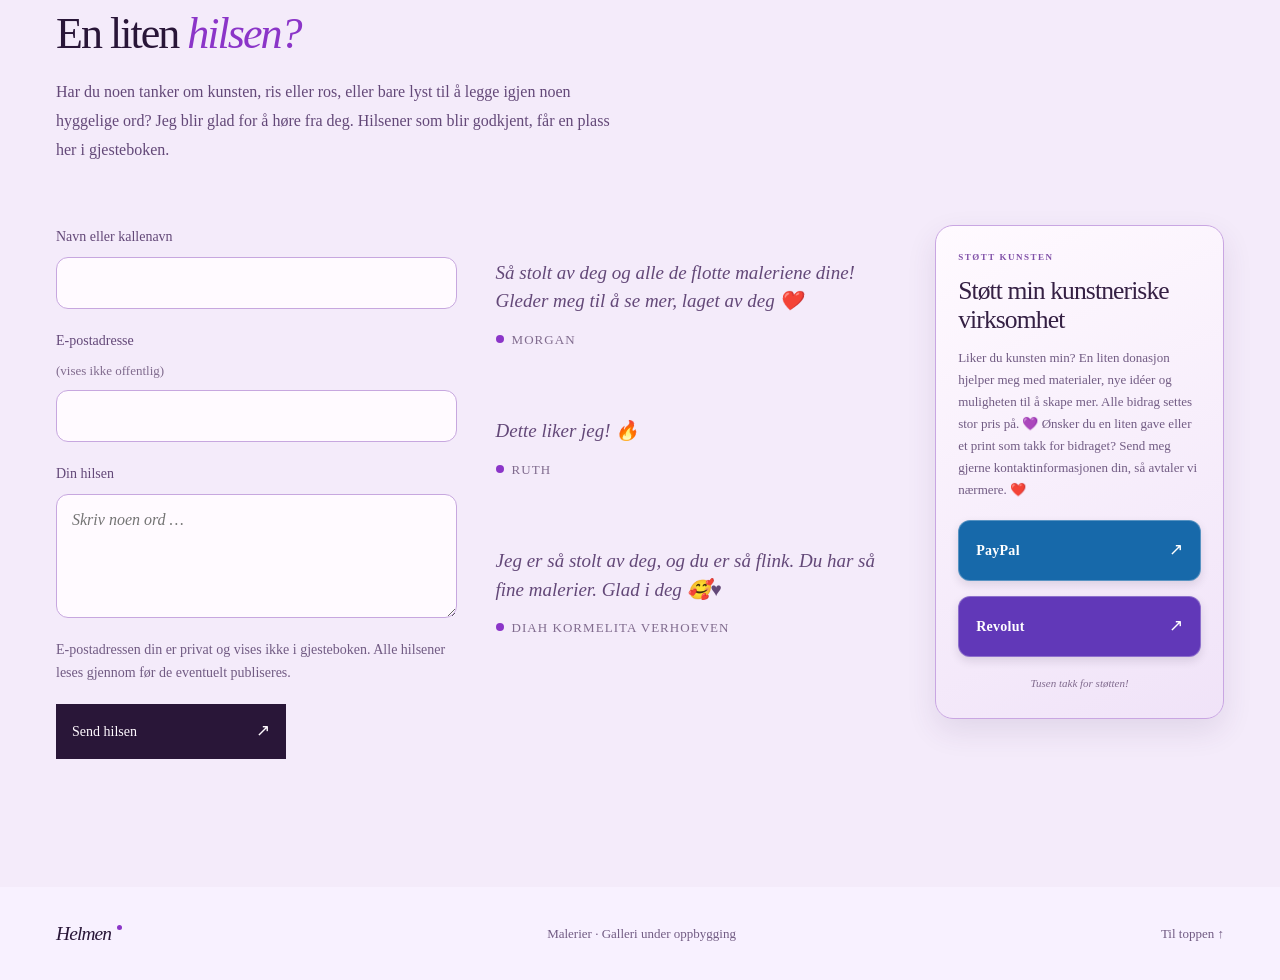
==== commit 532c1758: "Add guestbook button to homepage hero" ====
--- a/index.html
+++ b/index.html
@@ -66,7 +66,7 @@
 </div></header>
 <main>
 <section class="hero hero--intro wrap" aria-labelledby="hero-title">
-<div class="hero-copy"><p class="eyebrow"><span class="little-line"></span> ET DIGITALT GALLERI</p><h1 id="hero-title">Et rom<br>for <em>malerier.</em></h1><p class="hero-intro">Av Lisa Wilberg <em class="brand-name">Helmen</em><span class="signature-dot" aria-hidden="true"></span></p><p class="hero-description">Velkommen inn. Her kan du se noen av mine fullførte verker. Jeg er under stadig utvikling, og liker å male dyr, portretter og sjelfulle øyeblikk. Jeg tar imot bestillinger, og sammen kan vi finne et vakkert øyeblikk jeg kan forevige for deg.</p><div class="hero-actions"><a class="underlined-link" href="#galleri">Utforsk galleriet <span aria-hidden="true">↓</span></a><a class="underlined-link artist-link" href="#om">Om Kunstneren <span aria-hidden="true">↓</span></a></div></div>
+<div class="hero-copy"><p class="eyebrow"><span class="little-line"></span> ET DIGITALT GALLERI</p><h1 id="hero-title">Et rom<br>for <em>malerier.</em></h1><p class="hero-intro">Av Lisa Wilberg <em class="brand-name">Helmen</em><span class="signature-dot" aria-hidden="true"></span></p><p class="hero-description">Velkommen inn. Her kan du se noen av mine fullførte verker. Jeg er under stadig utvikling, og liker å male dyr, portretter og sjelfulle øyeblikk. Jeg tar imot bestillinger, og sammen kan vi finne et vakkert øyeblikk jeg kan forevige for deg.</p><div class="hero-actions"><a class="underlined-link" href="#galleri">Utforsk galleriet <span aria-hidden="true">↓</span></a><a class="underlined-link artist-link" href="#om">Om Kunstneren <span aria-hidden="true">↓</span></a><a class="underlined-link guestbook-link" href="#gjestebok">Gjestebok <span aria-hidden="true">↓</span></a></div></div>
 
 </section>
 <section class="peek-section" id="sniktitt" aria-labelledby="peek-title"><div class="peek-wrap"><div class="peek-heading"><p class="eyebrow">UTVALGTE ØYEBLIKK</p><h2 id="peek-title">Et lite <em>innblikk.</em></h2><p>Noen øyeblikk jeg vil dele.</p></div><div class="peek-stage" aria-label="Slideshow med ti bildefelt"><div class="peek-art" id="peekArt"><div class="peek-placeholder"><span>01</span><small>Et bilde kommer her</small></div></div><div class="peek-controls"><button type="button" id="peekPrev" aria-label="Forrige bilde"><svg aria-hidden="true" viewBox="0 0 24 24" width="20" height="20" fill="none" stroke="currentColor" stroke-width="1.5" stroke-linecap="round" stroke-linejoin="round"><path d="M19 12H5m7-7-7 7 7 7"/></svg></button><button type="button" id="peekNext" aria-label="Neste bilde"><svg aria-hidden="true" viewBox="0 0 24 24" width="20" height="20" fill="none" stroke="currentColor" stroke-width="1.5" stroke-linecap="round" stroke-linejoin="round"><path d="M5 12h14m-7-7 7 7-7 7"/></svg></button></div><div class="peek-count"><span id="peekCurrent">01</span><span>/</span><span>10</span></div></div></div></section>
--- a/donation.css
+++ b/donation.css
@@ -11,10 +11,10 @@
   align-self:start;
   min-width:0;
   padding:25px 22px;
-  border:1px solid #d8c0e9;
+  border:1.5px solid #c9a6e2;
   border-radius:18px;
   background:linear-gradient(155deg,#fffaff 0%,#f0e3f8 100%);
-  box-shadow:0 10px 28px rgba(75,42,96,.06);
+  box-shadow:0 12px 30px rgba(75,42,96,.11);
 }
 .donation-box .eyebrow{margin:0 0 13px;color:#8050a8;font-size:9px;letter-spacing:.17em}
 .donation-box h3{
@@ -34,13 +34,15 @@
   align-items:center;
   justify-content:space-between;
   gap:12px;
-  margin-top:10px;
-  padding:12px 14px;
-  border-radius:10px;
+  margin-top:15px;
+  padding:15px 17px;
+  border:1px solid rgba(255,255,255,.28);
+  border-radius:12px;
+  box-shadow:0 4px 10px rgba(35,20,50,.12);
   color:#fff;
   text-decoration:none;
-  font-size:13px;
-  transition:transform .2s ease,filter .2s ease;
+  font-size:14px;
+  transition:transform .2s ease,filter .2s ease,box-shadow .2s ease;
 }
 .donation-paypal{background:#1769aa}
 .donation-revolut{background:#6138b8}
@@ -54,7 +56,7 @@
   text-align:center;
 }
 @media(hover:hover) and (pointer:fine){
-  .donation-link:hover{transform:translateY(-2px);filter:brightness(1.08)}
+  .donation-link:hover{transform:translateY(-2px);filter:brightness(1.08);box-shadow:0 7px 15px rgba(35,20,50,.18)}
 }
 @media(min-width:901px) and (max-width:1100px){
   .guestbook-content{grid-template-columns:minmax(0,1fr) minmax(0,1fr);column-gap:32px}
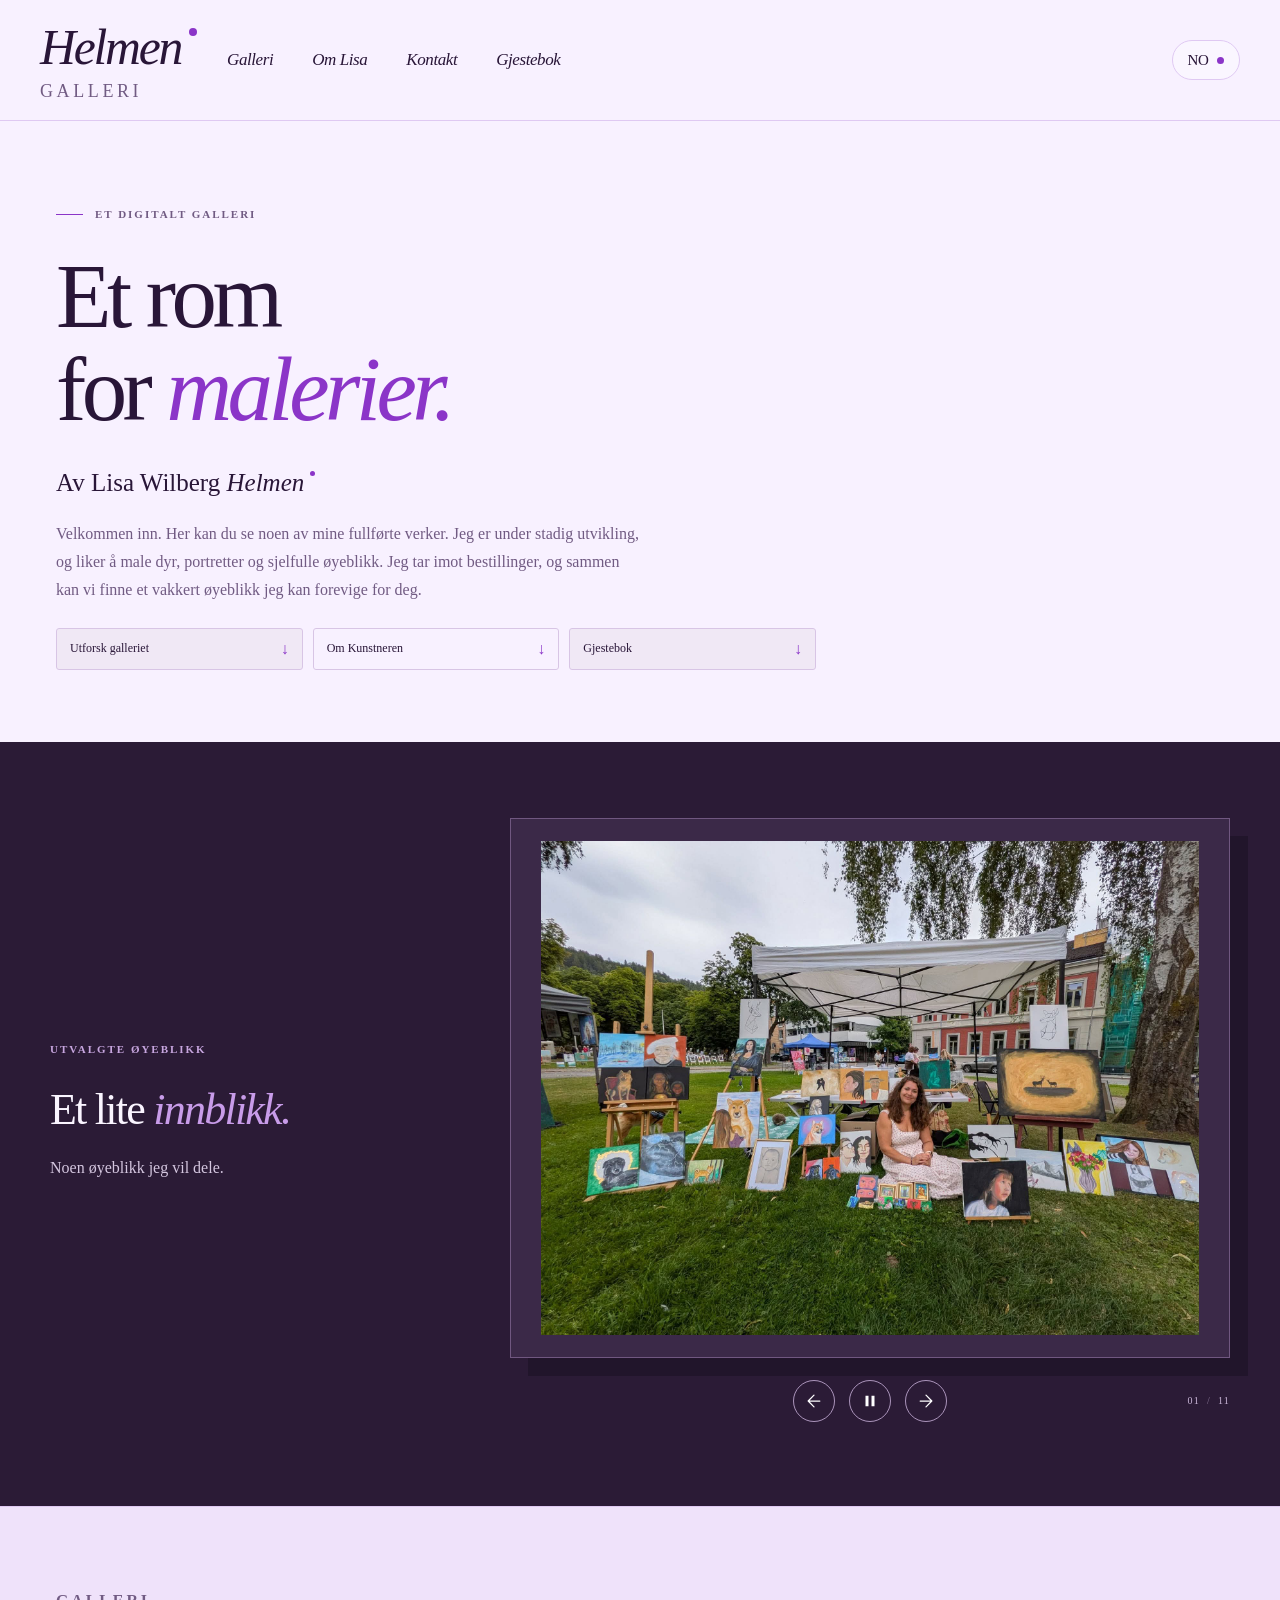
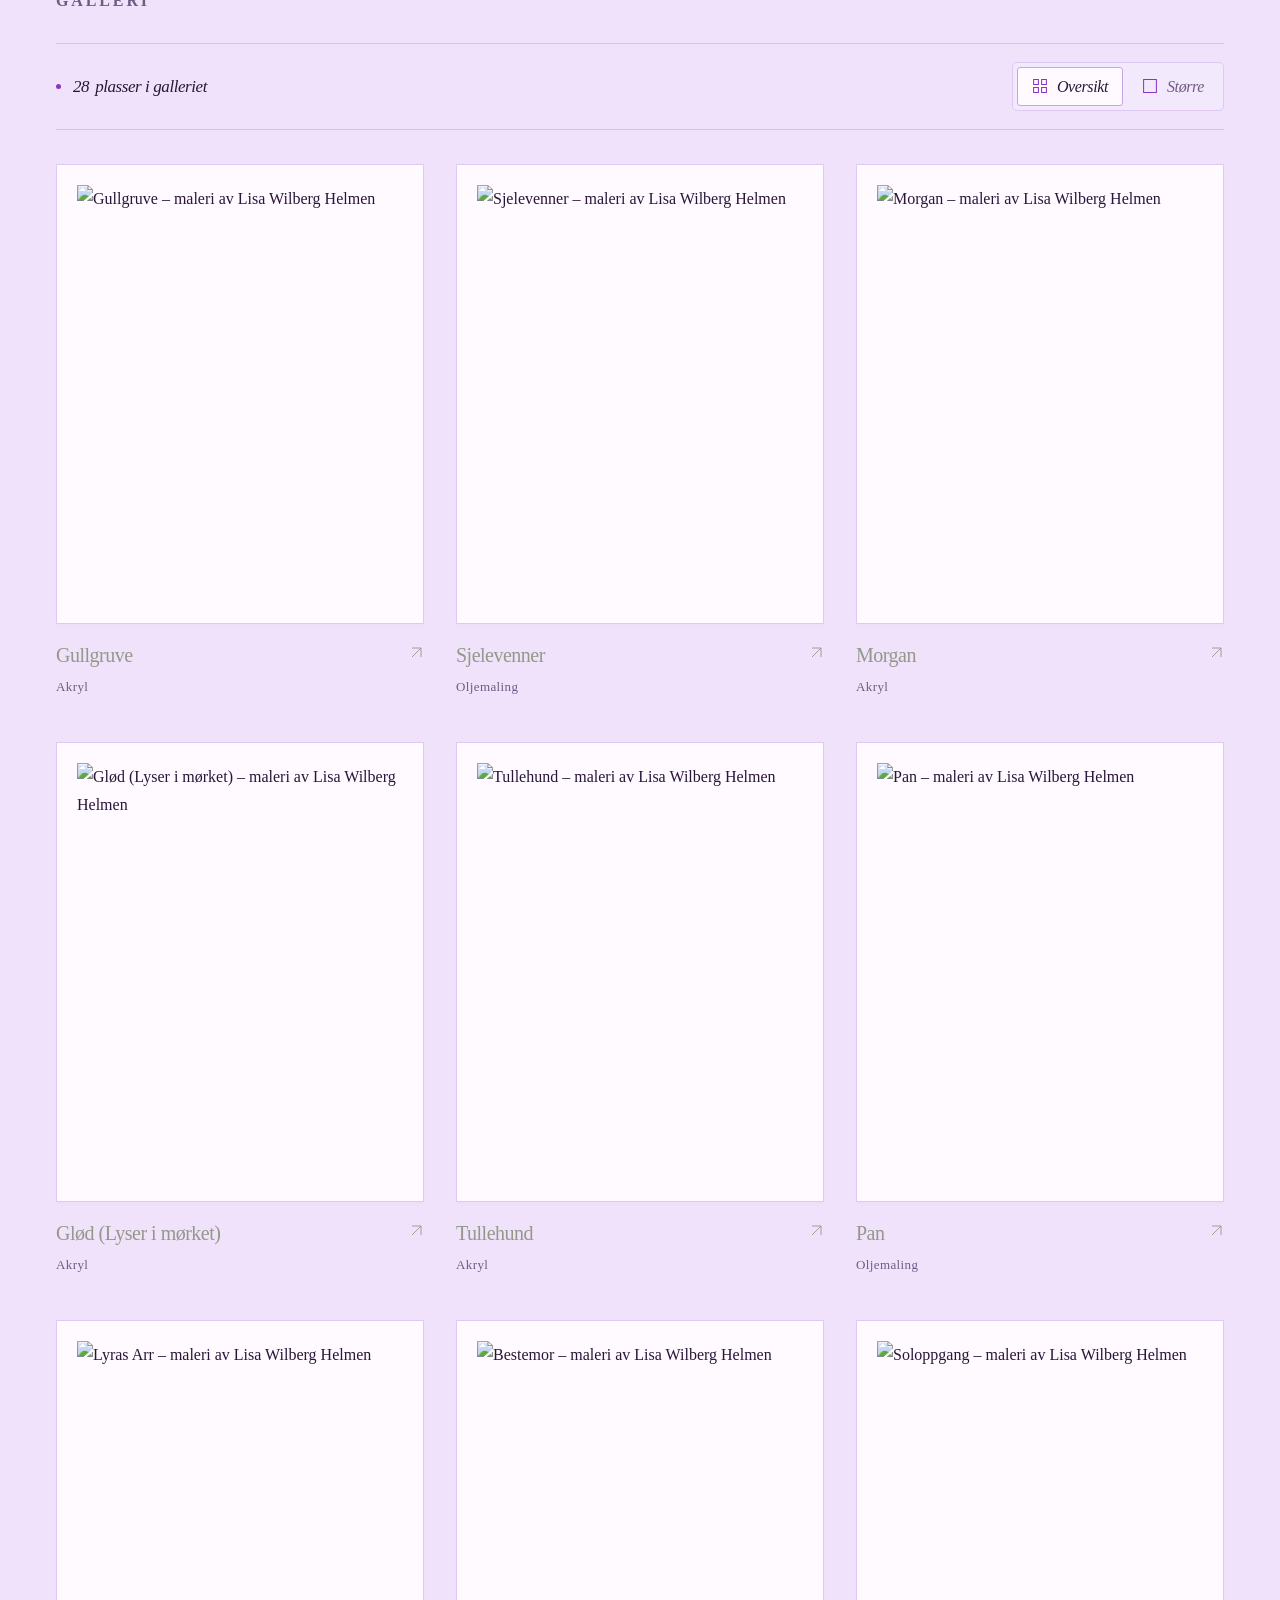
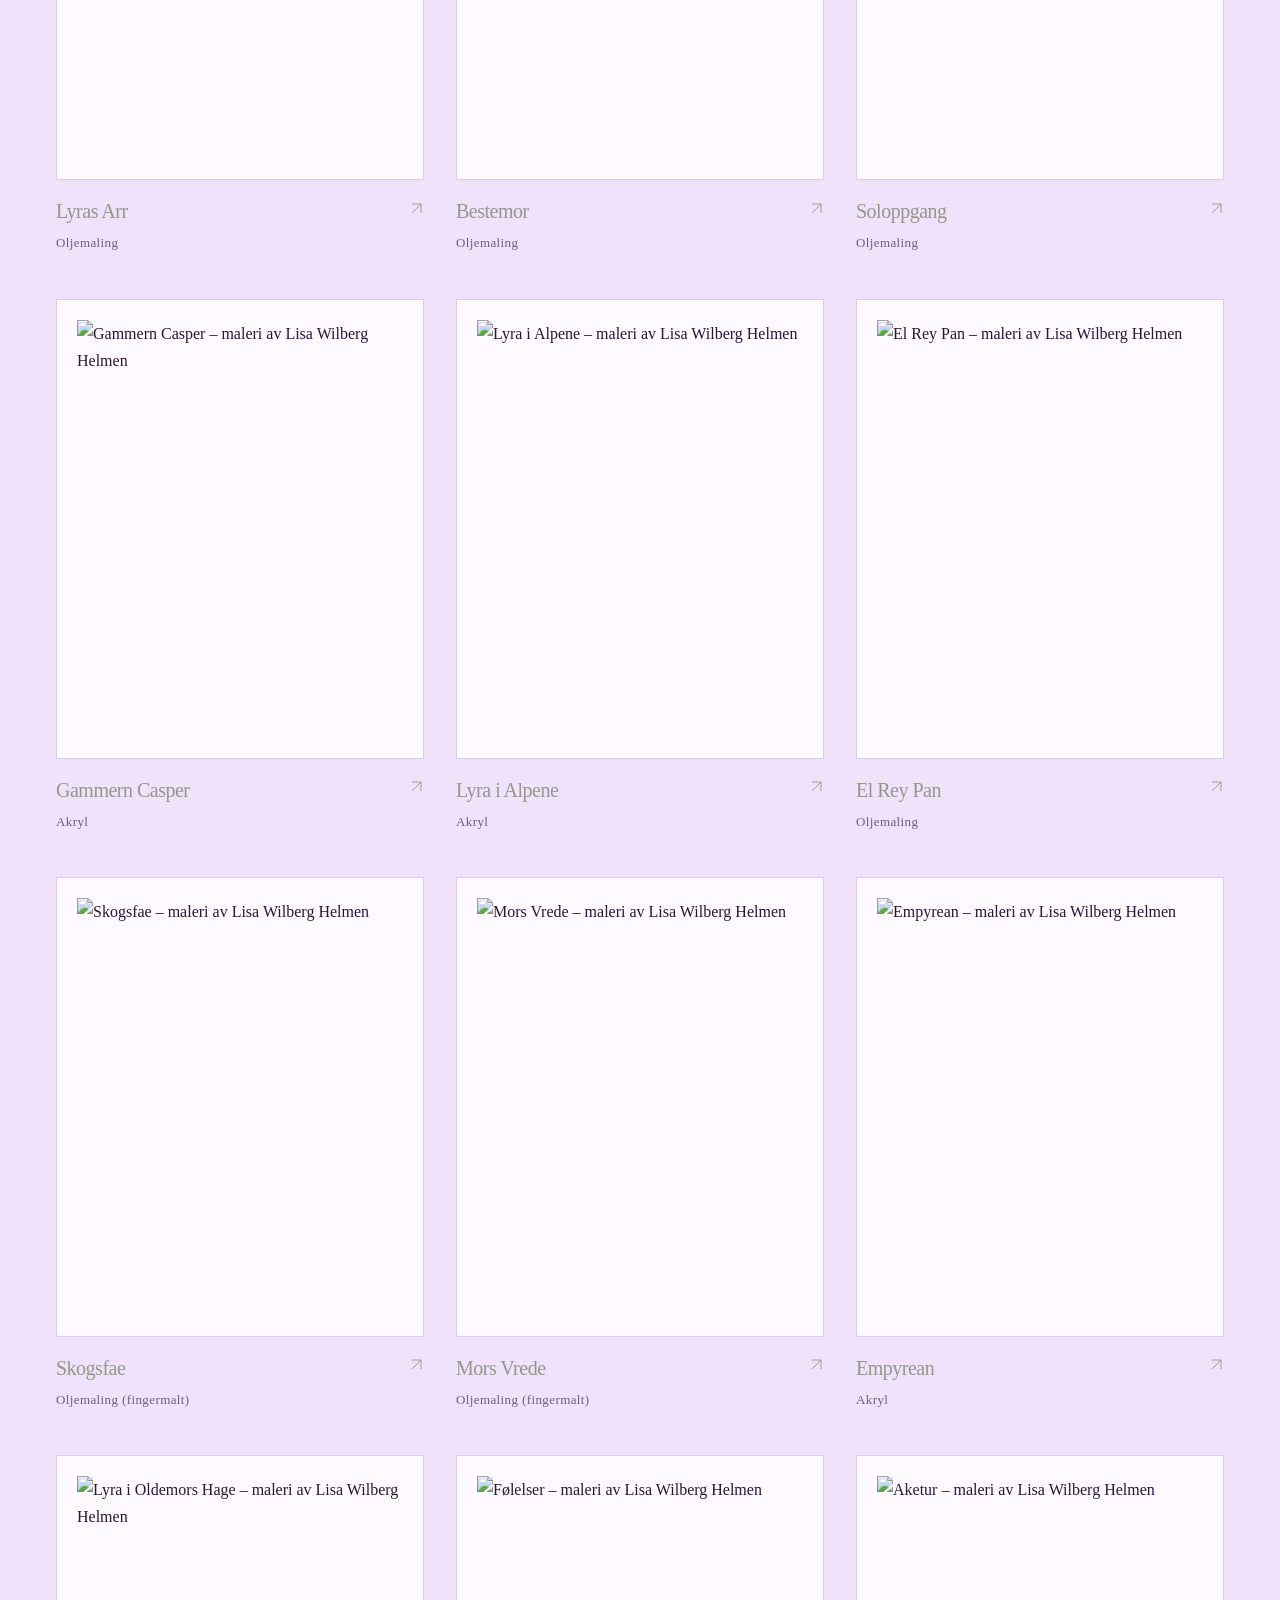
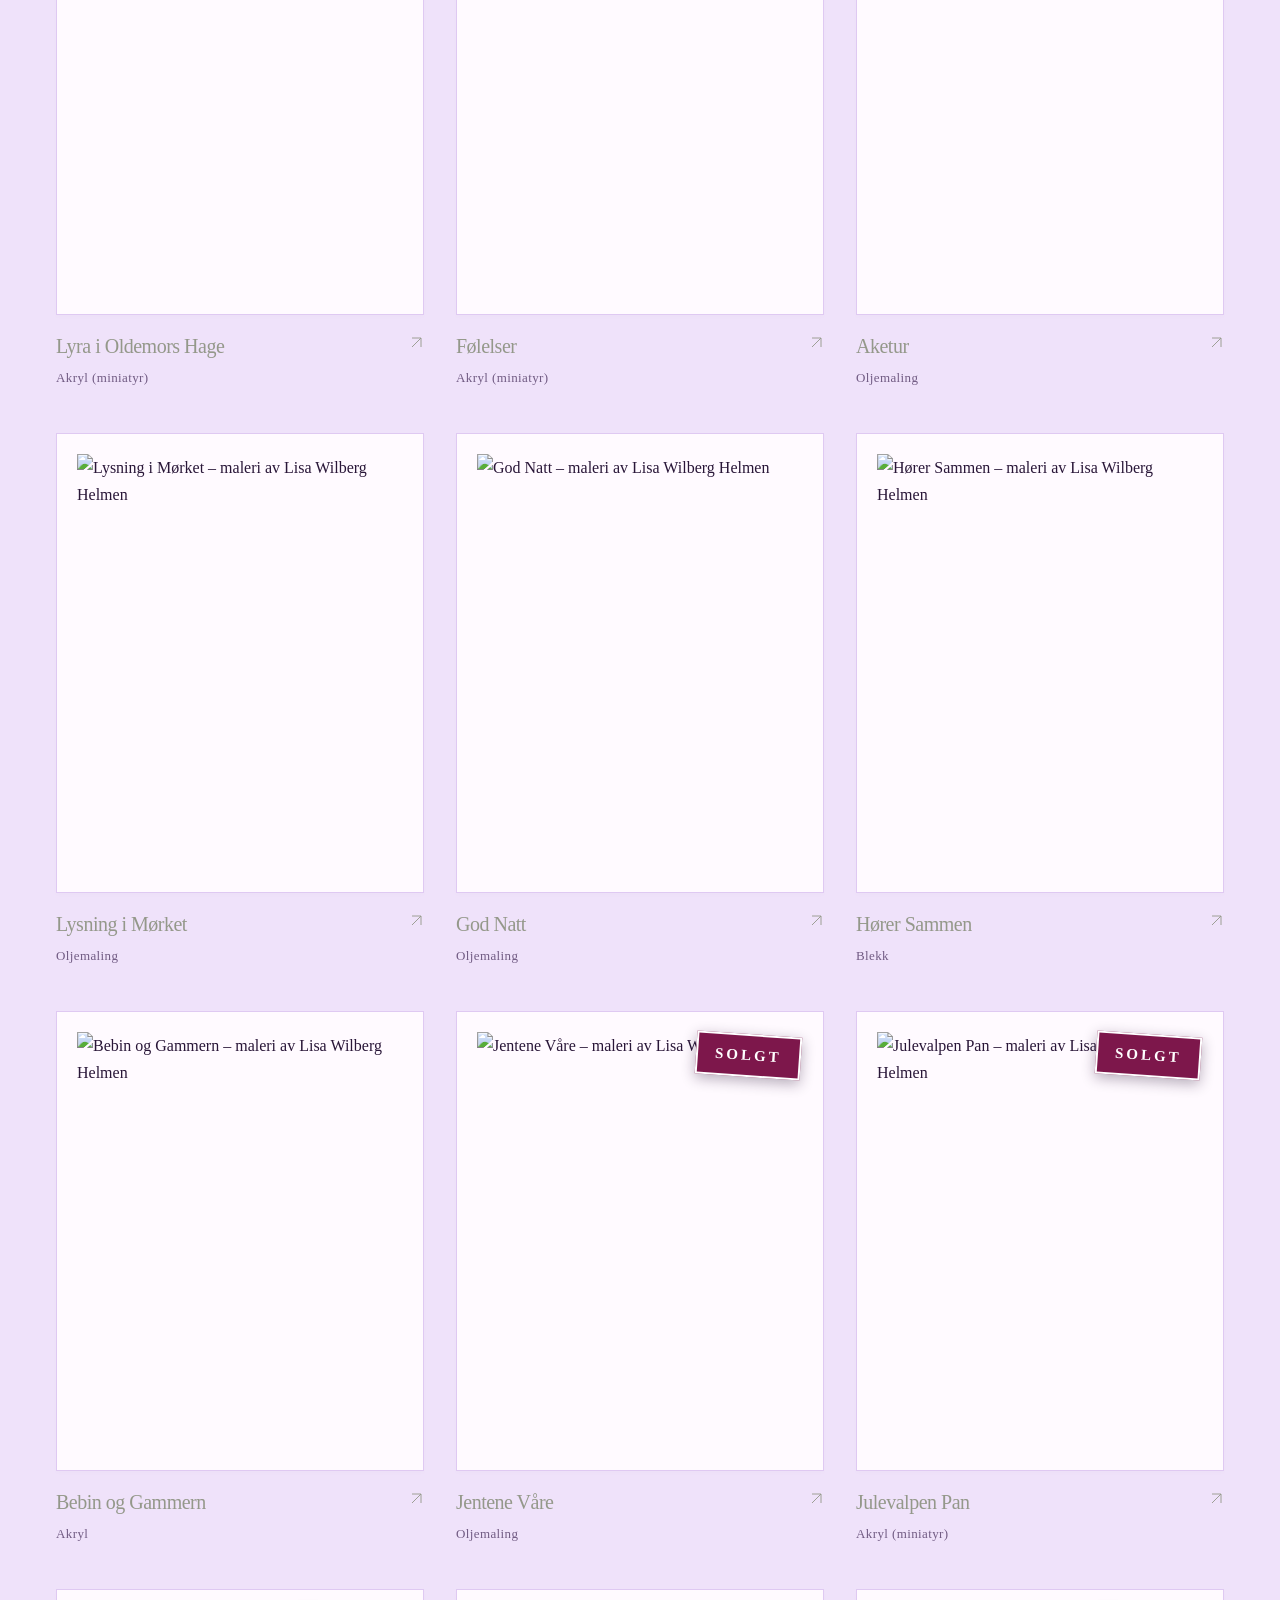
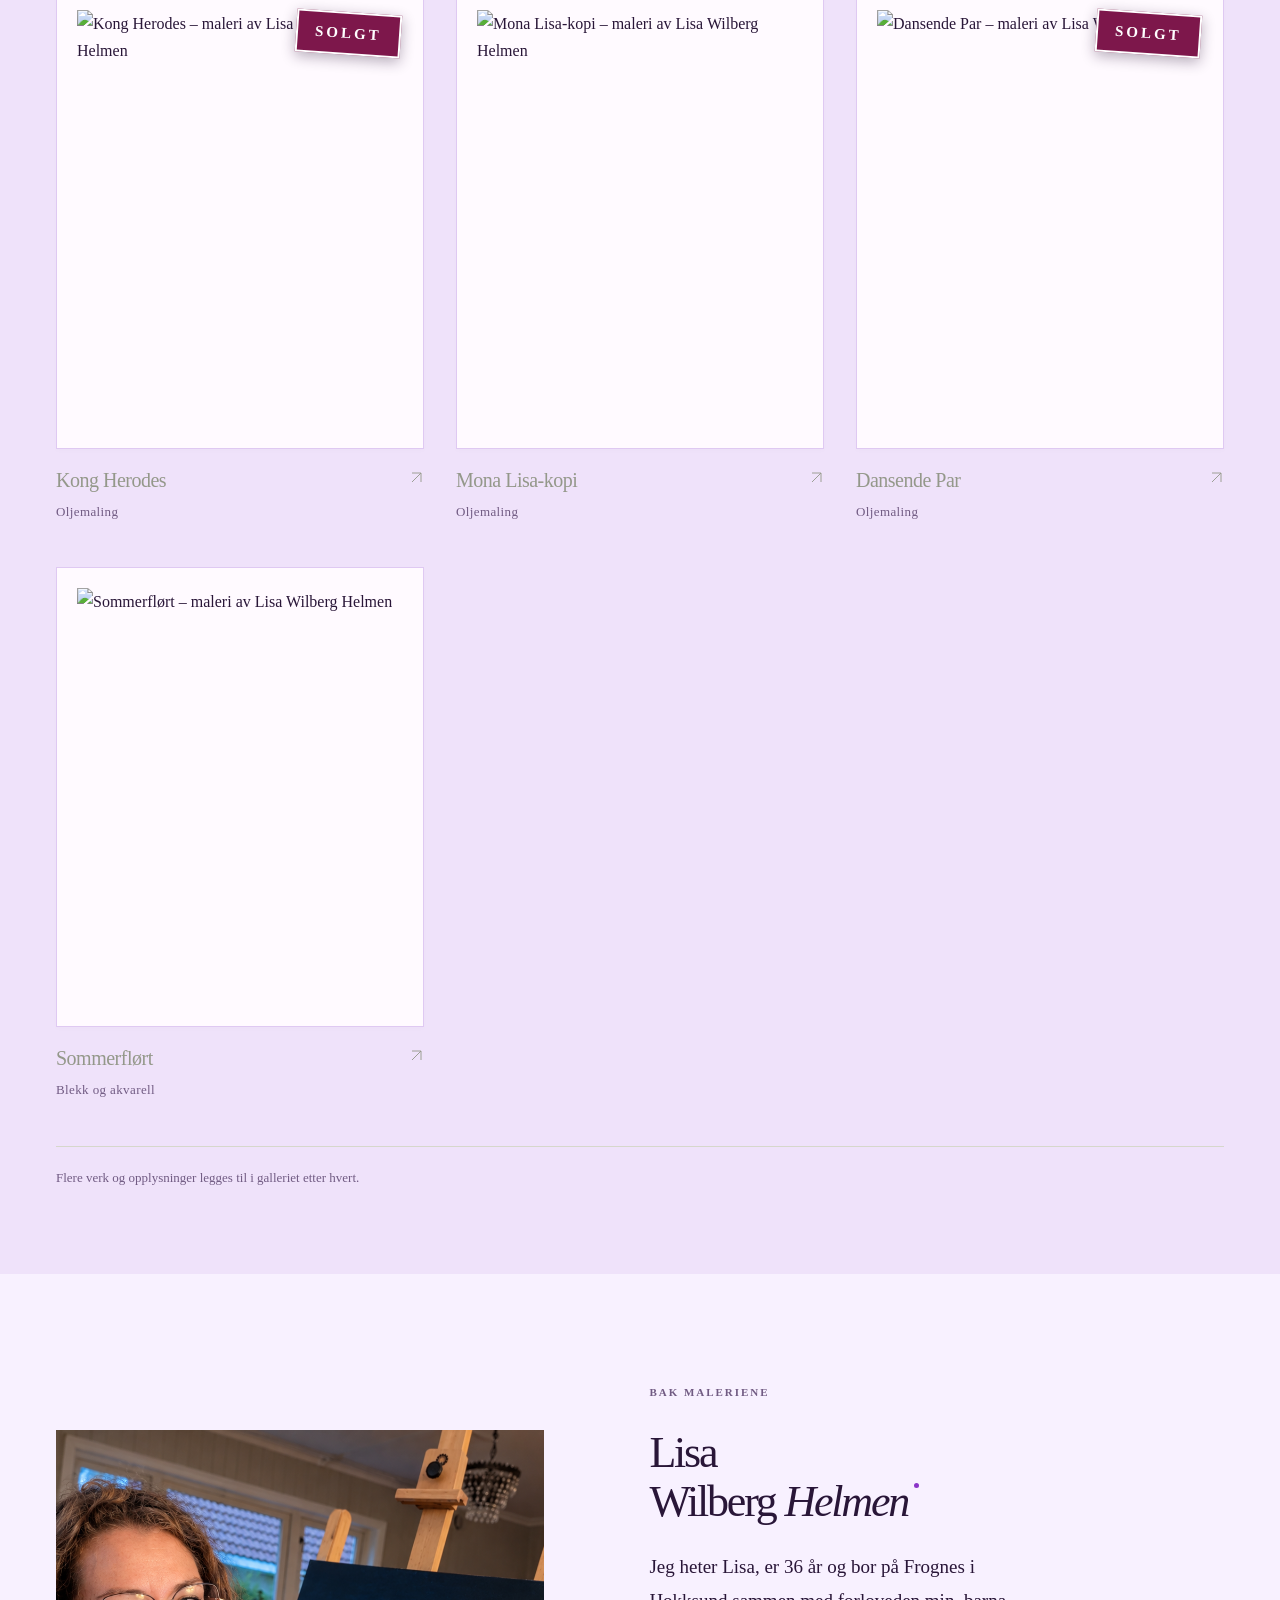
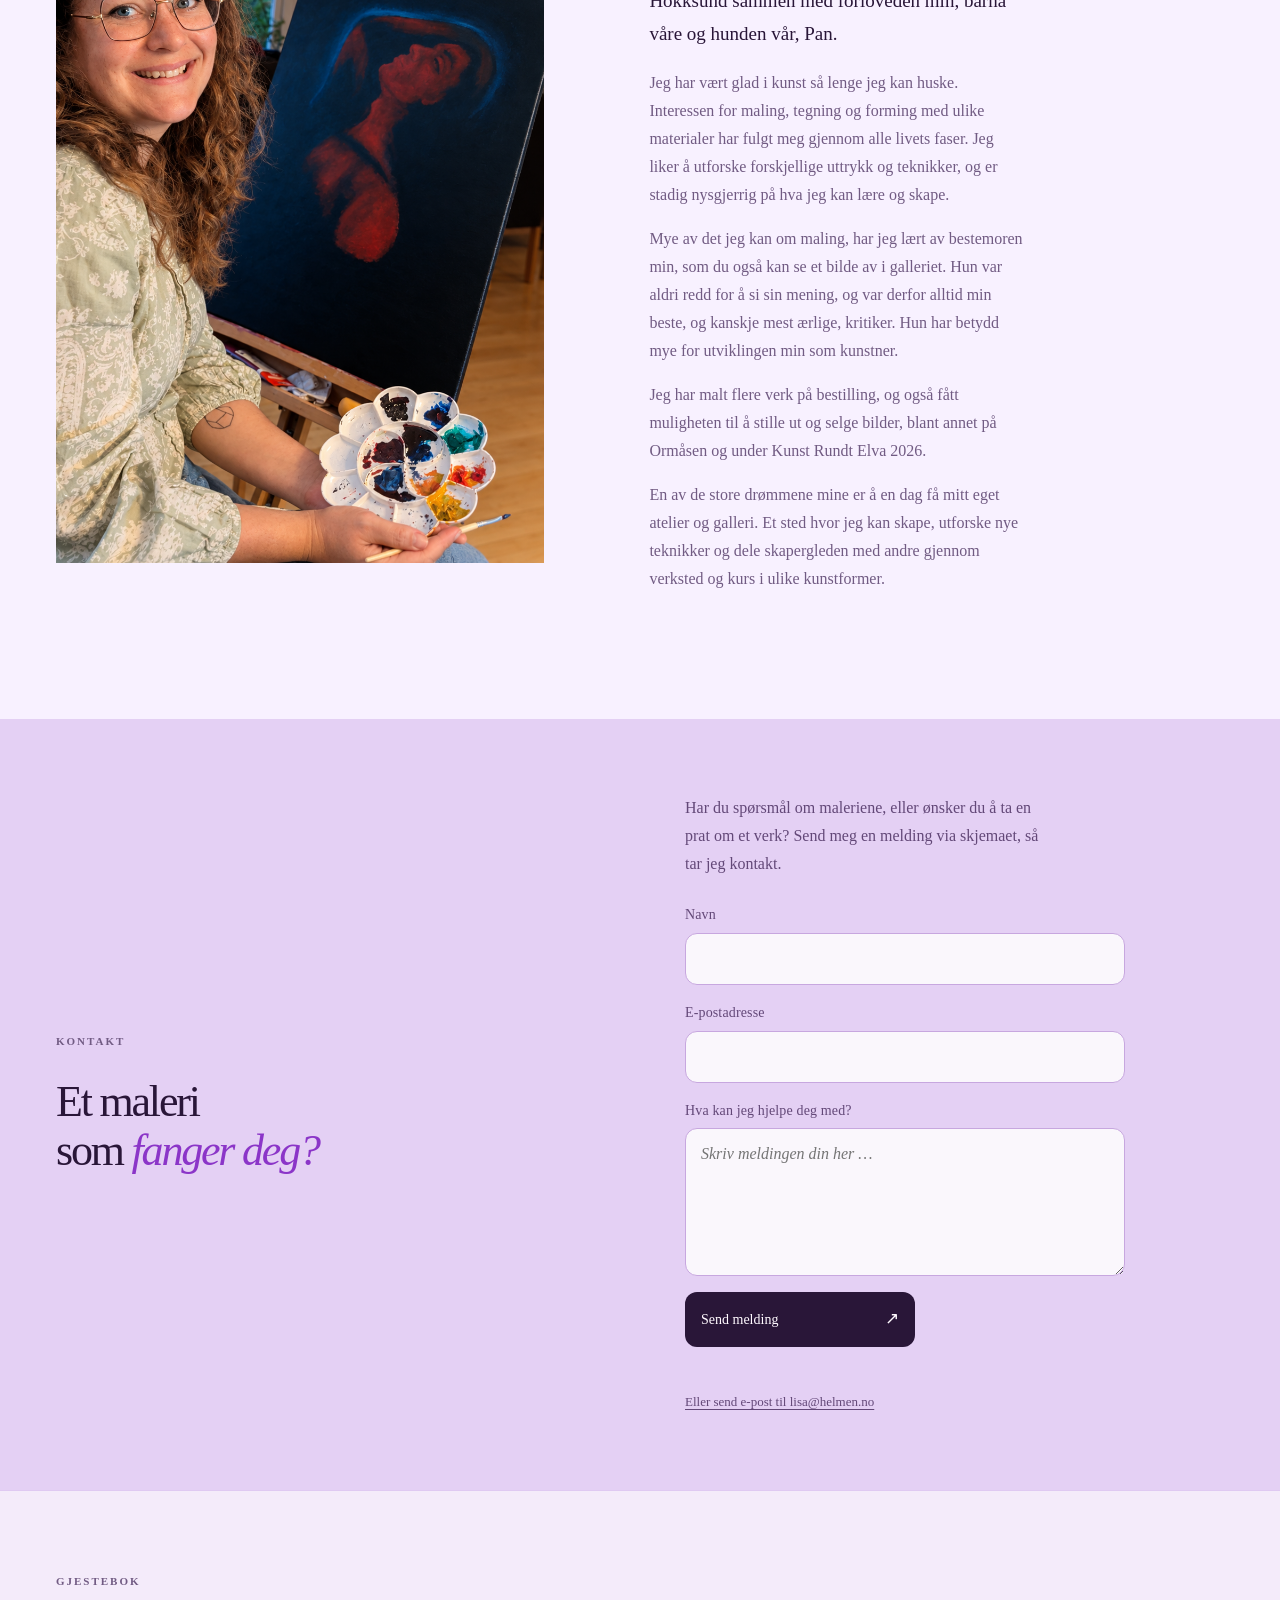
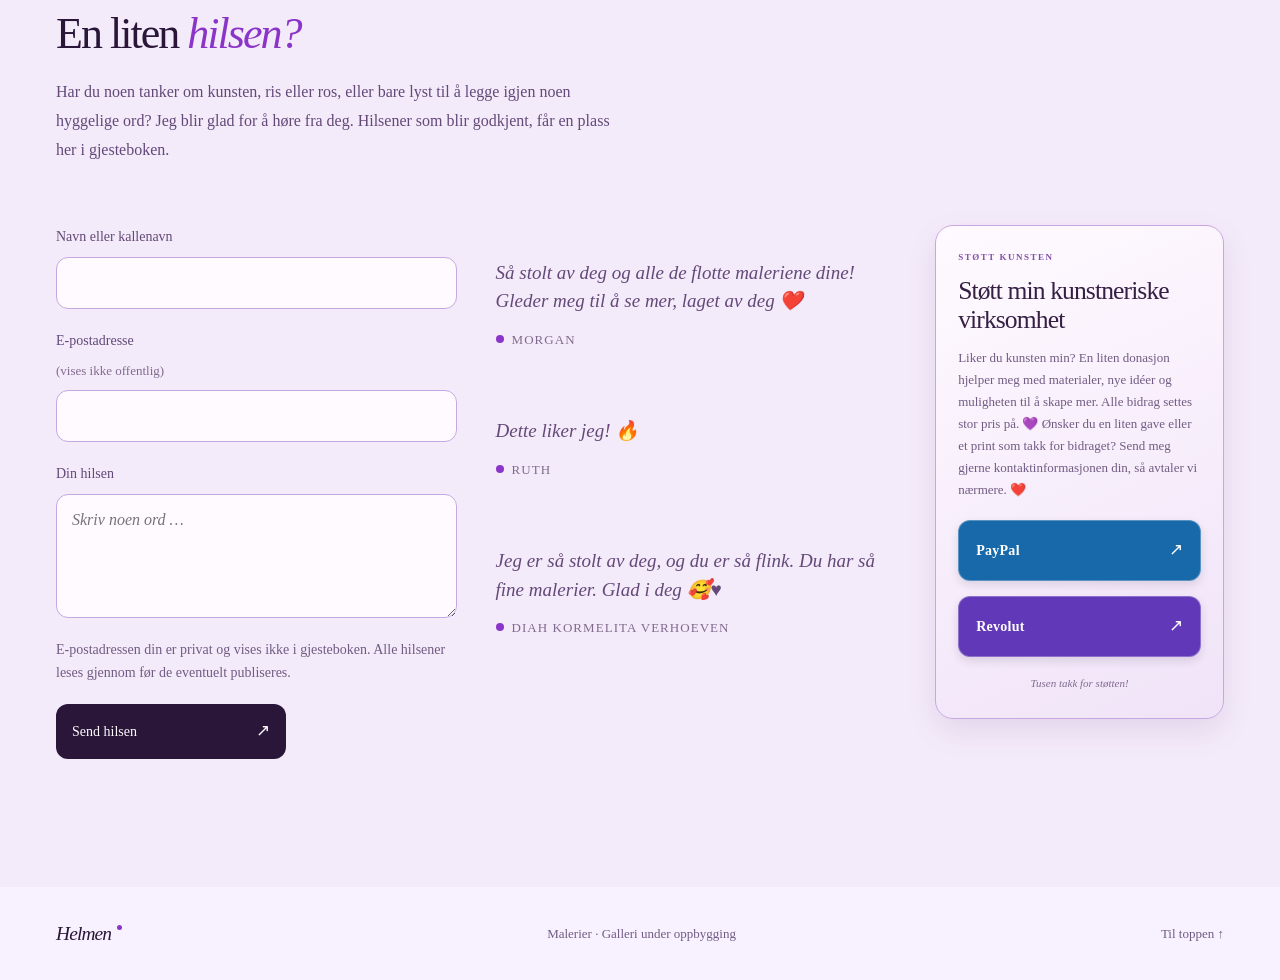
==== commit c109e1c7: "Load rounded send buttons" ====
--- a/index.html
+++ b/index.html
@@ -29,7 +29,7 @@
 <link rel="icon" href="/favicon.svg" type="image/svg+xml">
 <link rel="preconnect" href="https://fonts.googleapis.com">
 <link rel="preconnect" href="https://fonts.gstatic.com" crossorigin>
-<link rel="stylesheet" href="/styles.css?v=41">
+<link rel="stylesheet" href="/styles.css?v=42">
 <link rel="stylesheet" href="/donation.css?v=1">
 <script type="application/ld+json">
 {
--- a/styles.css
+++ b/styles.css
@@ -535,3 +535,20 @@
 @media(min-width:761px){
   .language-picker summary,.language-picker nav a{font-size:15px;font-style:normal}
 }
+
+
+/* Keep all three homepage calls to action on one line */
+.hero-actions{display:flex;flex-wrap:nowrap;gap:10px}
+.hero-actions .underlined-link{flex:1 1 0;min-width:0;justify-content:space-between;gap:8px;white-space:nowrap}
+@media(max-width:760px){
+  .hero-actions{gap:7px}
+  .hero-actions .underlined-link{font-size:10px;padding:7px 8px;gap:5px;min-height:42px}
+}
+@media(max-width:380px){
+  .hero-actions{gap:5px}
+  .hero-actions .underlined-link{font-size:9px;padding:6px 5px;gap:3px}
+}
+
+
+/* Match the PayPal and Revolut button corner radius. */
+.contact-submit,.guestbook-submit{border-radius:12px}
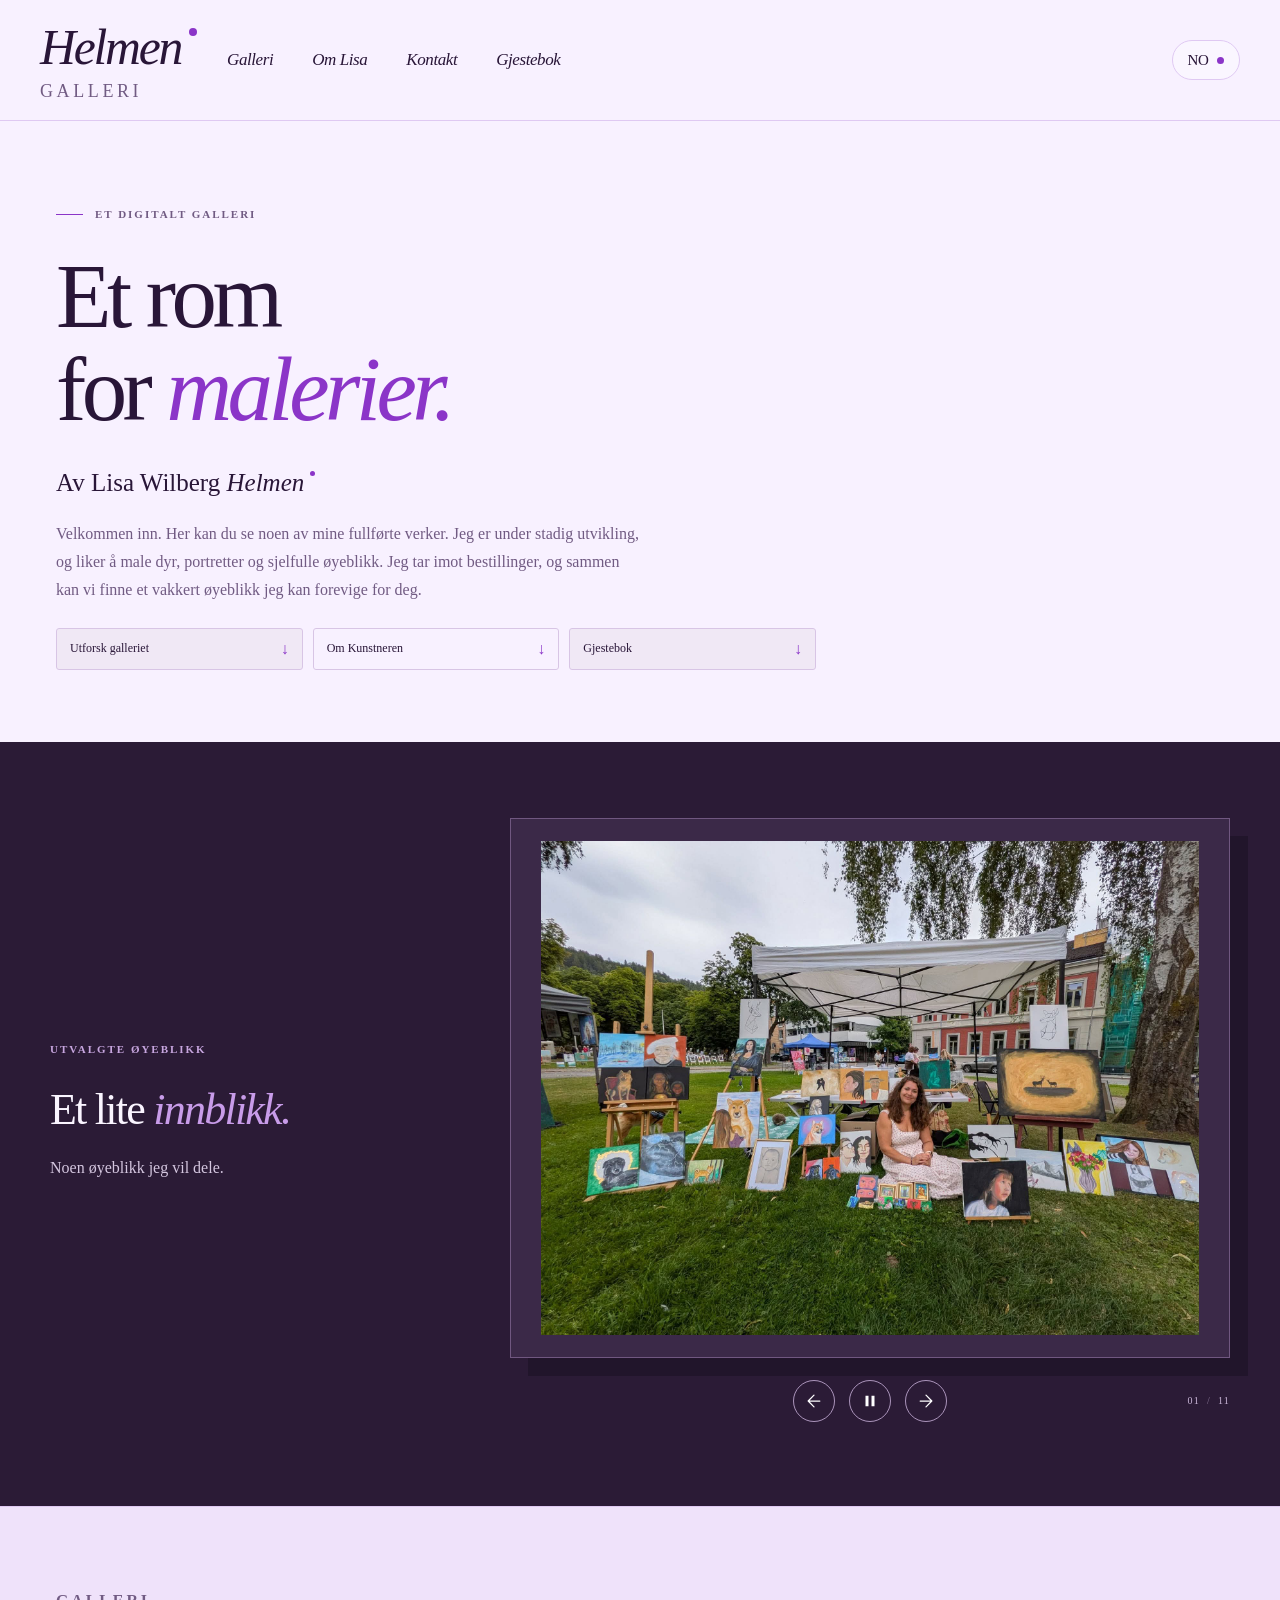
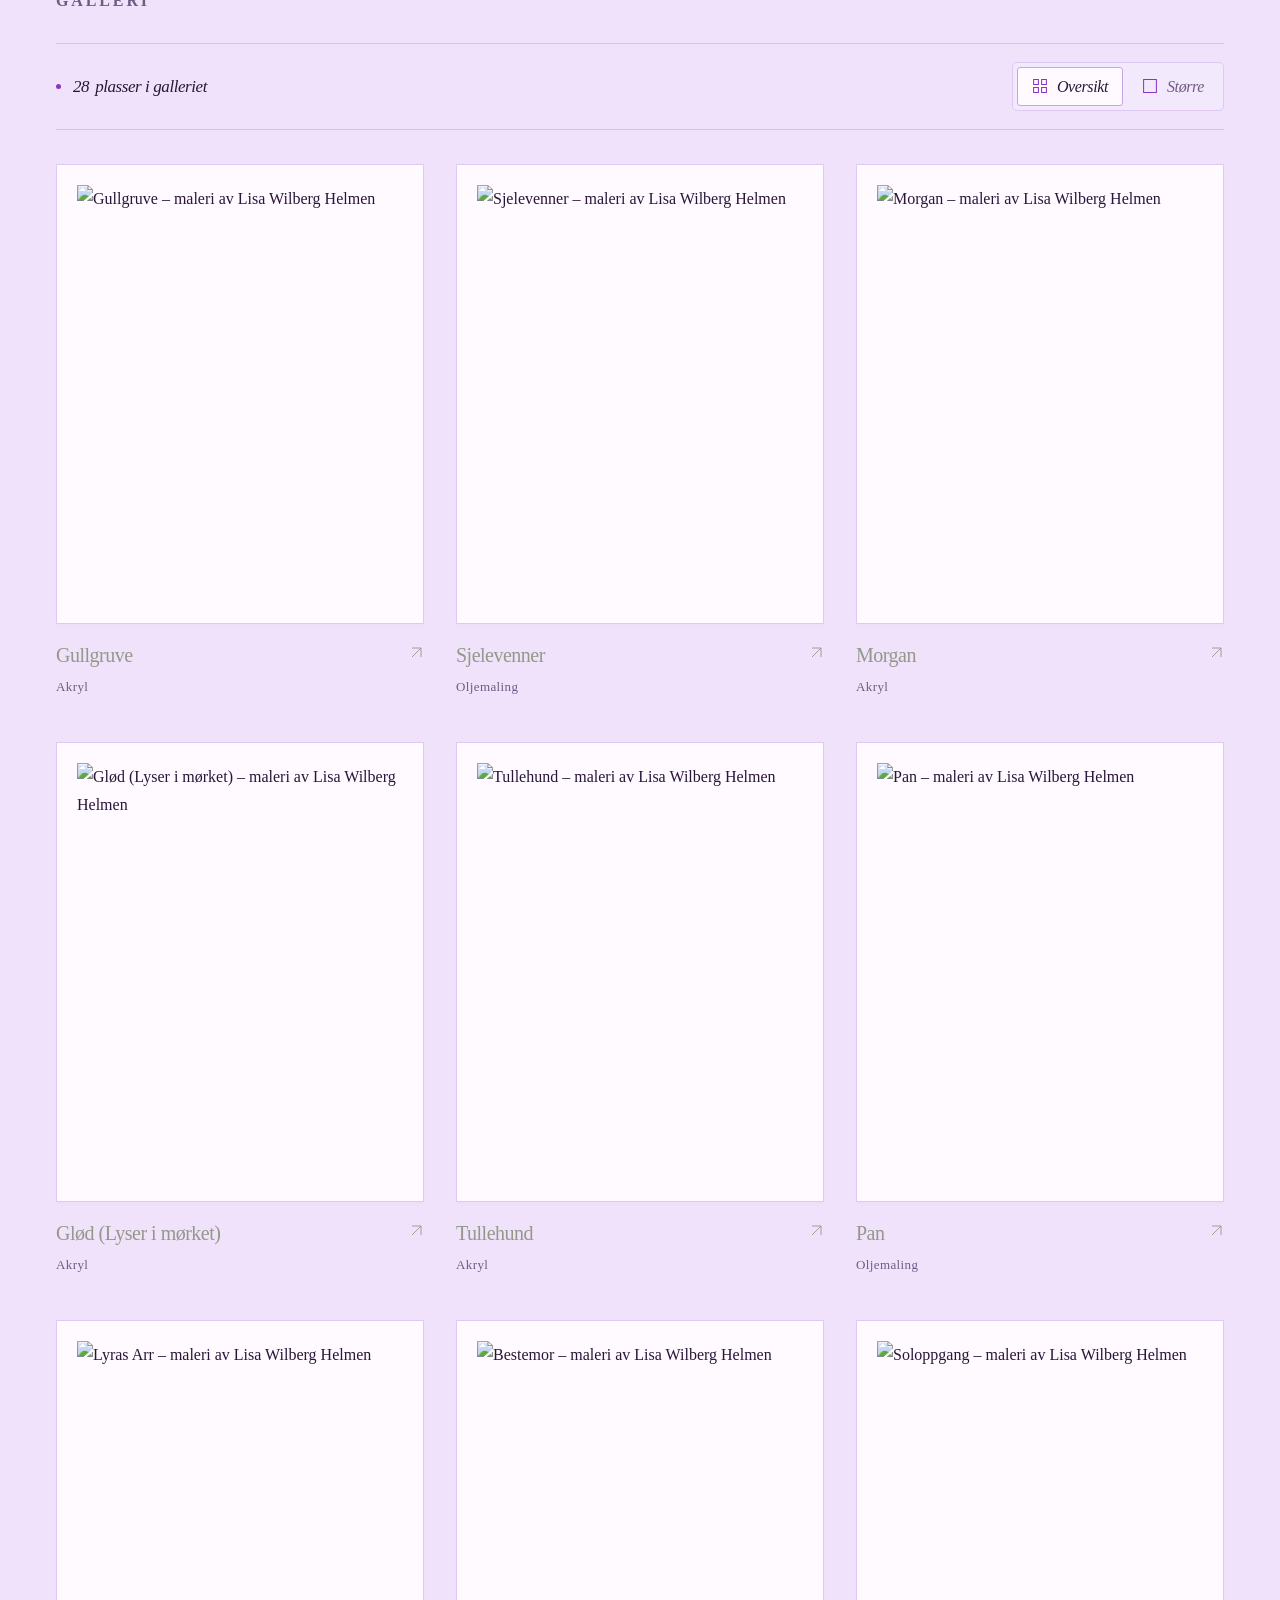
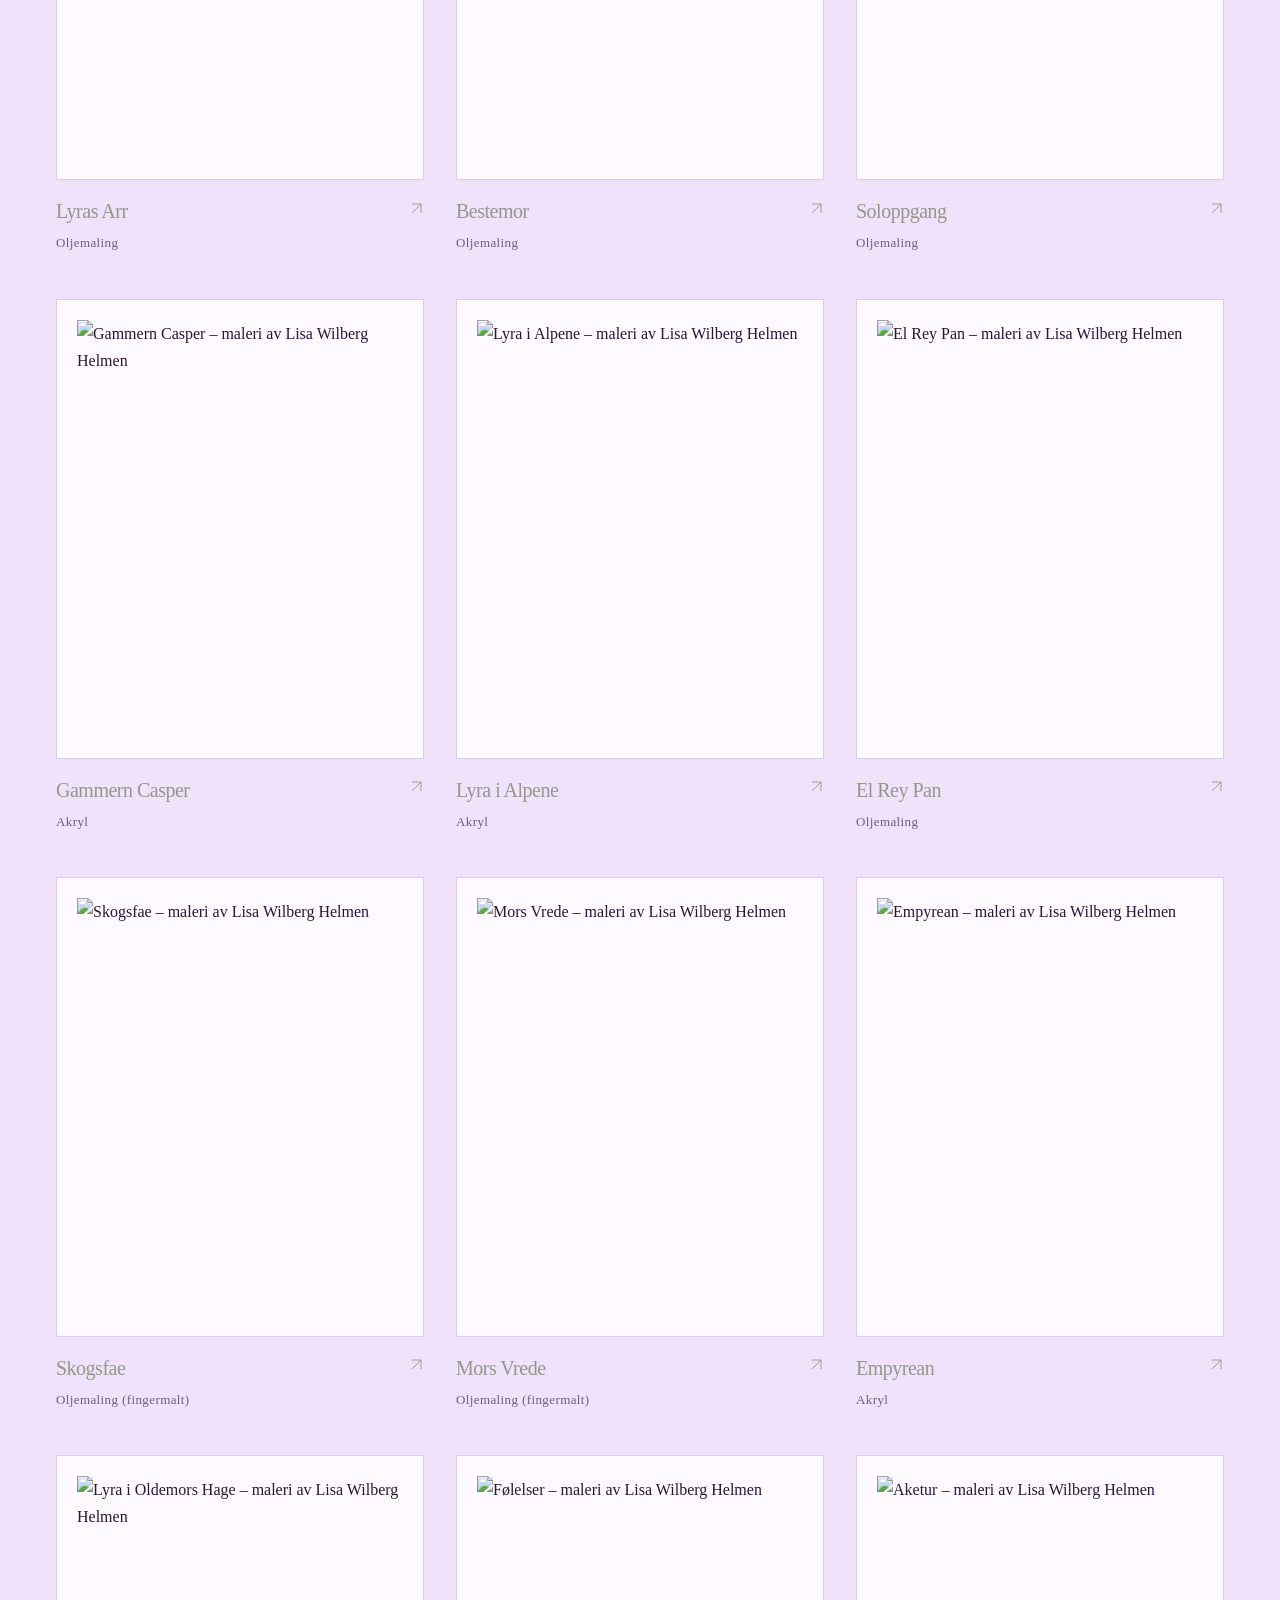
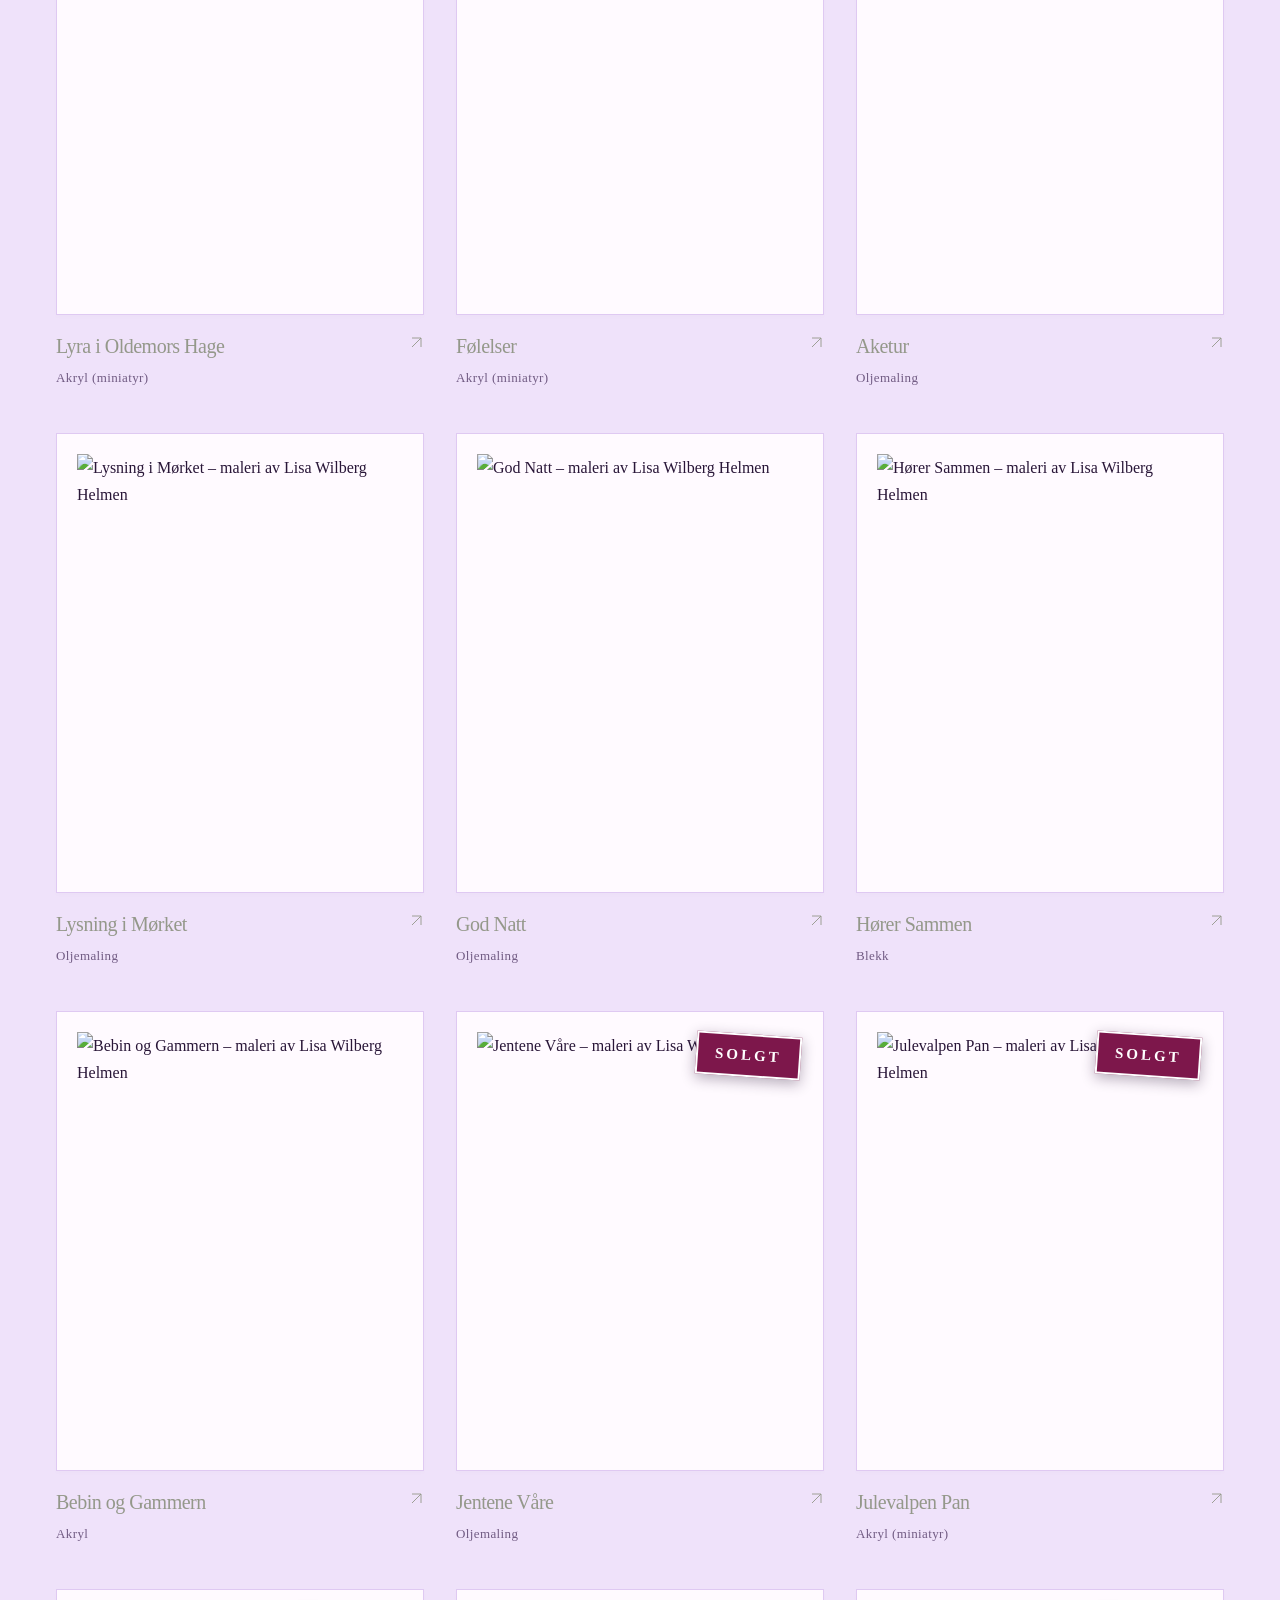
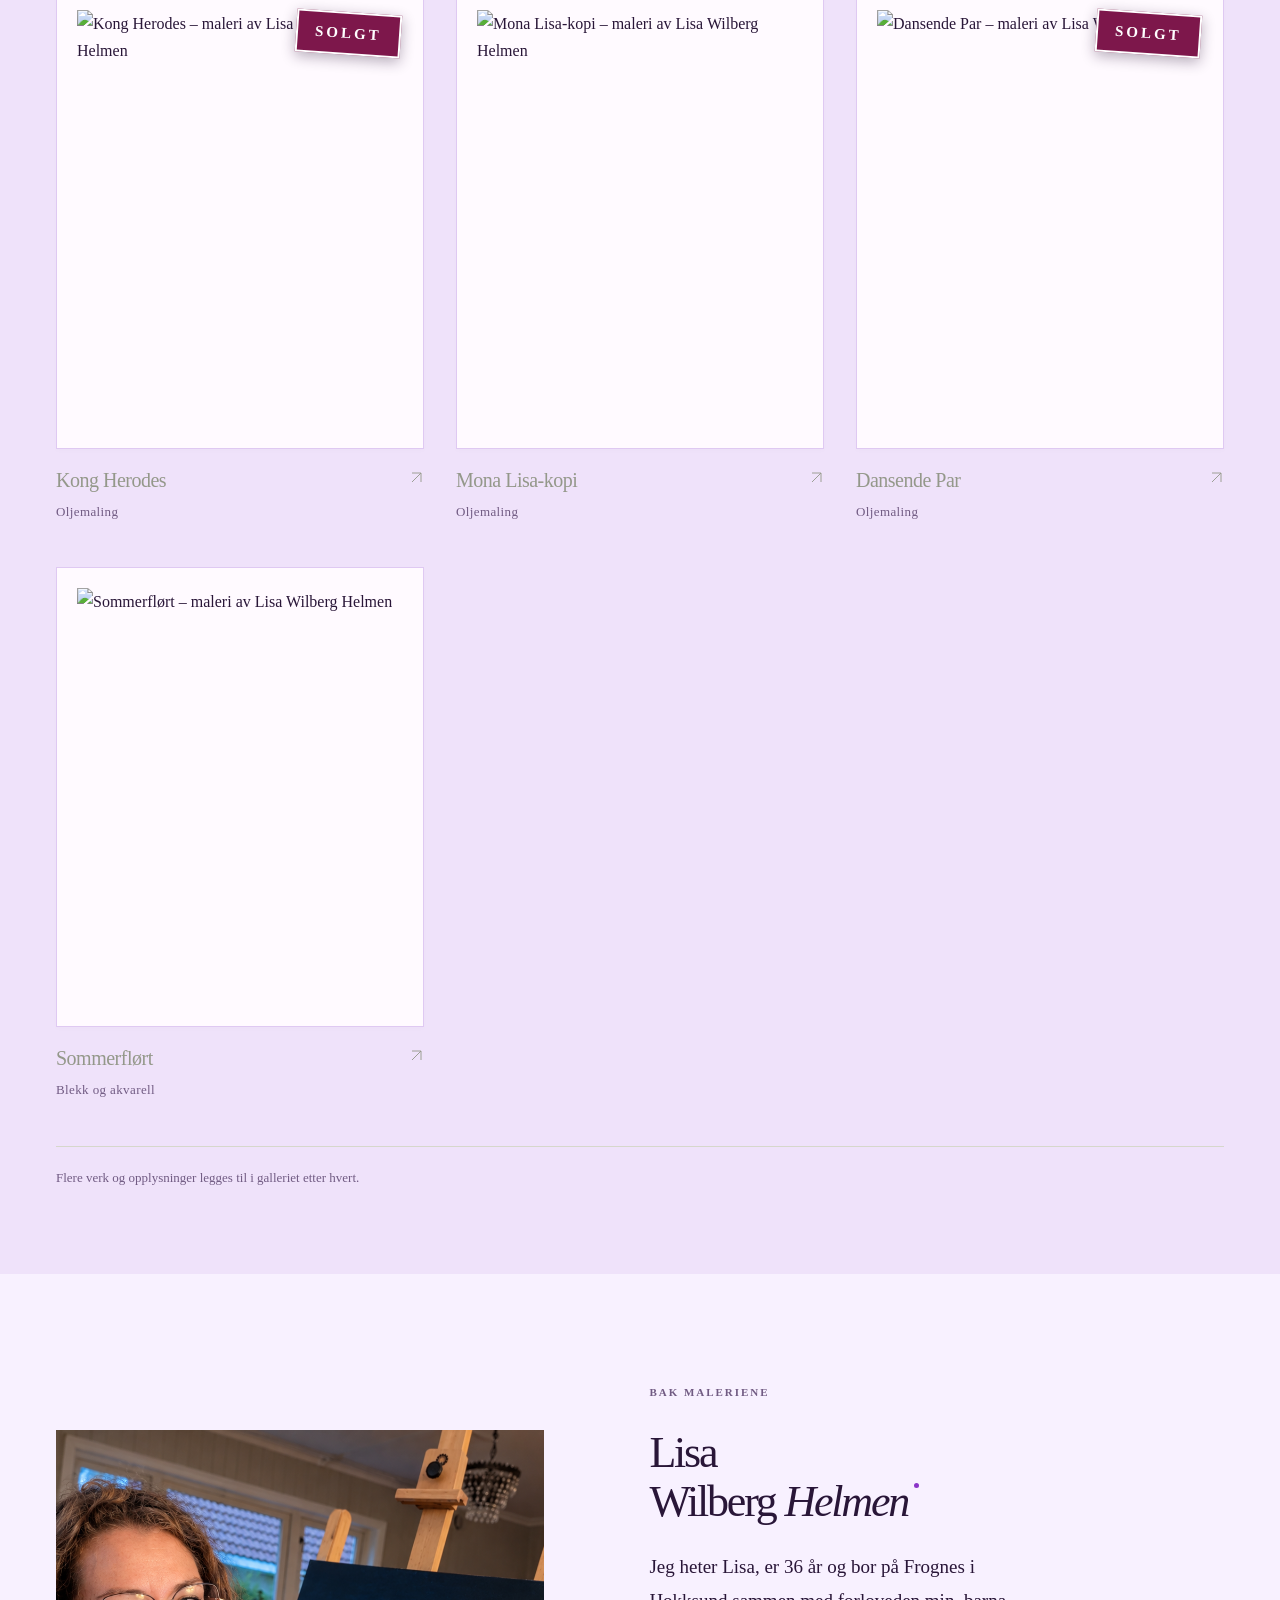
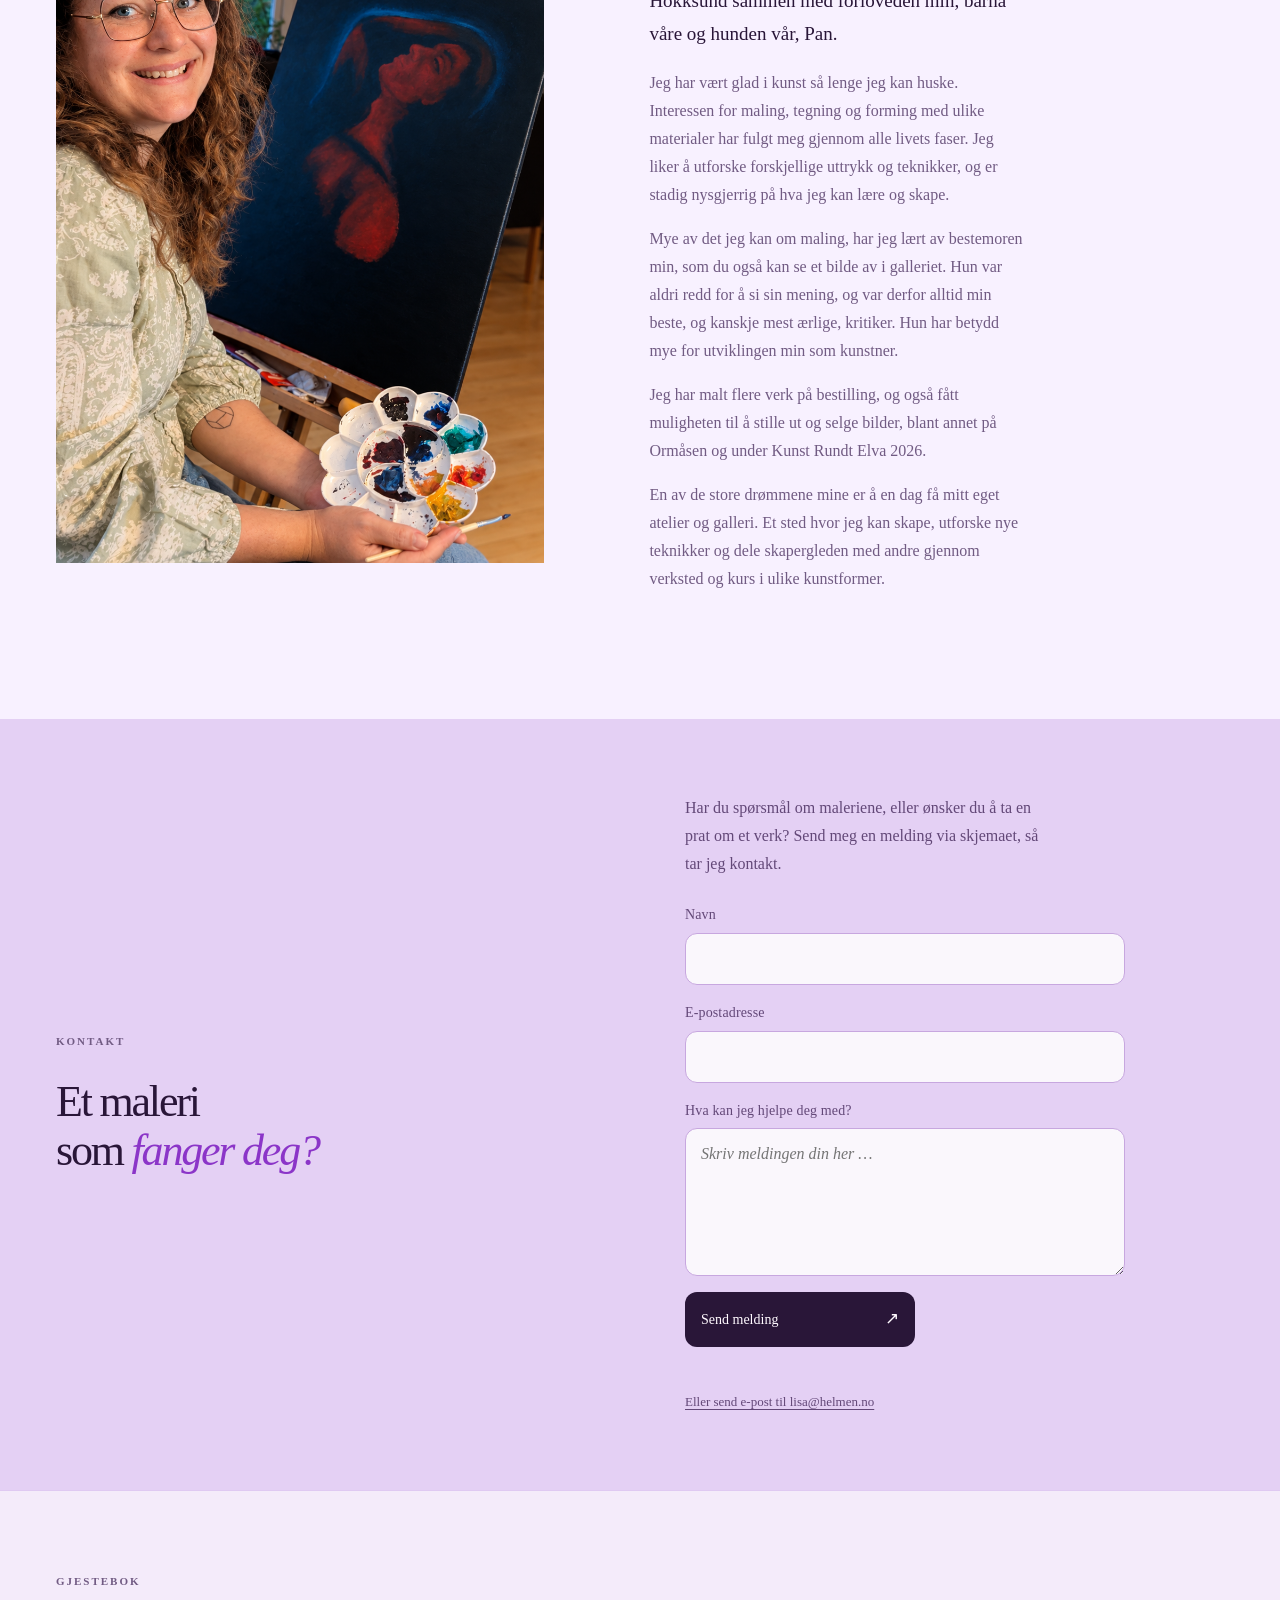
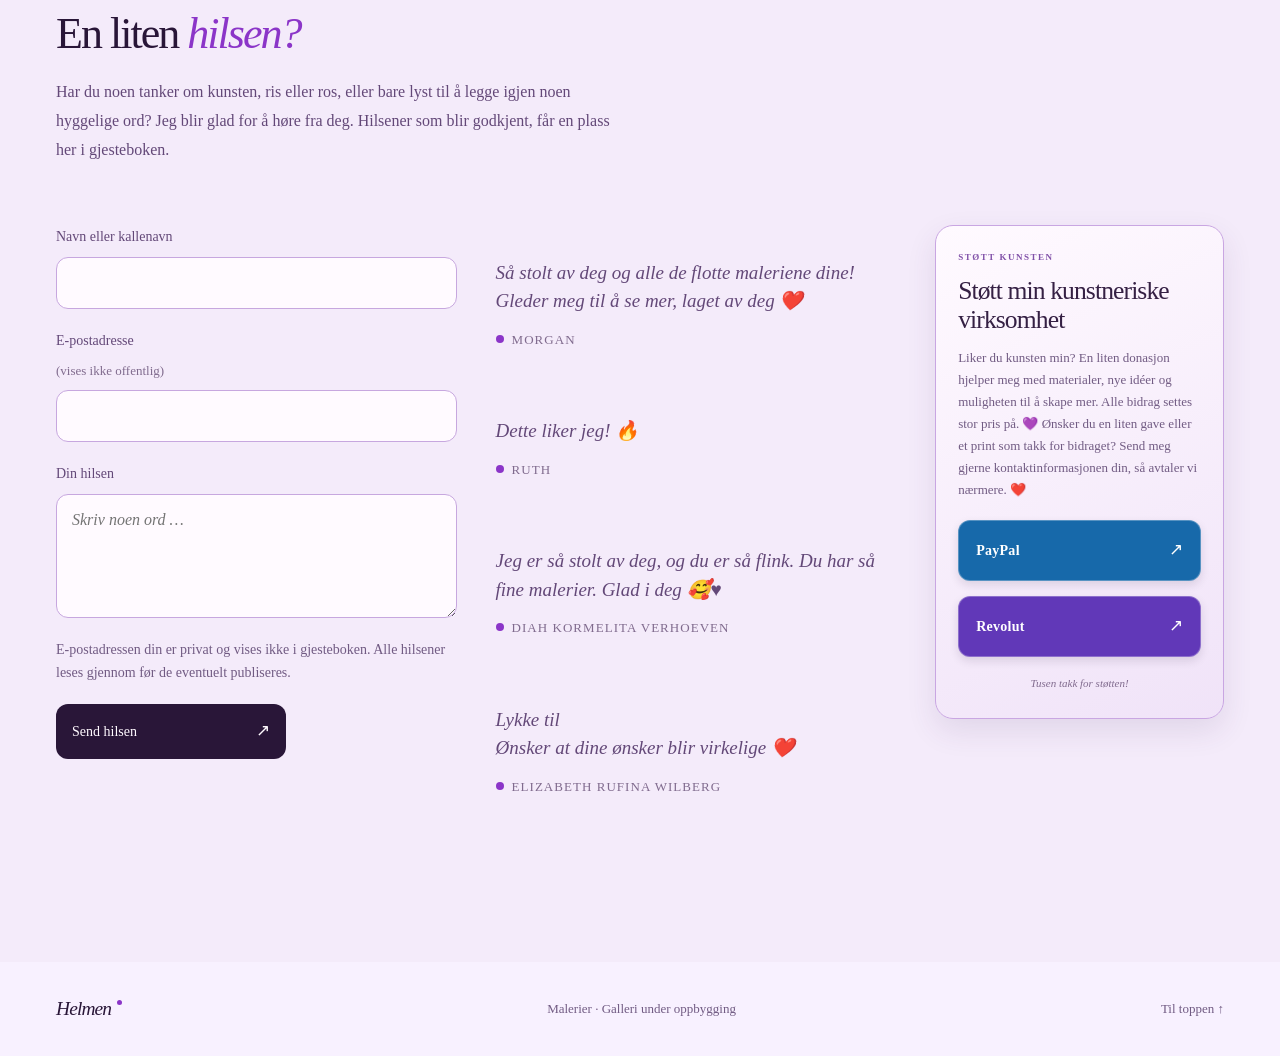
==== commit 72c34923: "Publiser Elizabeth Rufina Wilbergs hilsen i gjesteboken" ====
--- a/index.html
+++ b/index.html
@@ -82,7 +82,7 @@
 <p class="about-story-3">Jeg har malt flere verk på bestilling, og også fått muligheten til å stille ut og selge bilder, blant annet på Ormåsen og under Kunst Rundt Elva 2026.</p>
 <p class="about-story-4">En av de store drømmene mine er å en dag få mitt eget atelier og galleri. Et sted hvor jeg kan skape, utforske nye teknikker og dele skapergleden med andre gjennom verksted og kurs i ulike kunstformer.</p></div></section>
 <section class="contact-section" id="kontakt" aria-labelledby="contact-title"><div class="wrap contact-inner"><div><p class="eyebrow">KONTAKT</p><h2 id="contact-title">Et maleri<br>som <em>fanger deg?</em></h2></div><div class="contact-copy"><p>Har du spørsmål om maleriene, eller ønsker du å ta en prat om et verk? Send meg en melding via skjemaet, så tar jeg kontakt.</p><form class="contact-form" data-success="Tusen takk! Meldingen er sendt. Jeg tar kontakt så snart jeg kan." data-error="Meldingen kunne ikke sendes akkurat nå. Prøv igjen, eller send en e-post til lisa@helmen.no." data-sending="Sender …"><input type="hidden" name="access_key" value="0940ff98-93be-41d2-b367-0dfbc4b420a4"><input type="hidden" name="subject" value="Ny henvendelse fra art.helmen.no"><input type="hidden" name="from_name" value="art.helmen.no"><div class="contact-honeypot" aria-hidden="true"><label>Leave this field empty<input type="checkbox" name="botcheck" tabindex="-1" autocomplete="off"></label></div><label>Navn<input type="text" name="name" autocomplete="name" required maxlength="120"></label><label>E-postadresse<input type="email" name="email" autocomplete="email" required maxlength="254"></label><label>Hva kan jeg hjelpe deg med?<textarea name="message" rows="5" required maxlength="5000" placeholder="Skriv meldingen din her …"></textarea></label><button class="contact-submit" type="submit">Send melding<span aria-hidden="true">↗</span></button><p class="contact-status" role="status" aria-live="polite"></p></form><a class="contact-fallback" href="mailto:lisa@helmen.no">Eller send e-post til lisa@helmen.no</a></div></div></section>
-<section class="guestbook-section" id="gjestebok" aria-labelledby="guestbook-title"><div class="wrap guestbook-inner"><div class="guestbook-heading"><p class="eyebrow">GJESTEBOK</p><h2 id="guestbook-title">En liten <em>hilsen?</em></h2><p>Har du noen tanker om kunsten, ris eller ros, eller bare lyst til å legge igjen noen hyggelige ord? Jeg blir glad for å høre fra deg. Hilsener som blir godkjent, får en plass her i gjesteboken.</p></div><div class="guestbook-content"><div class="guestbook-notes"><div class="guestbook-note"><div class="guestbook-entry"><p>Så stolt av deg og alle de flotte maleriene dine! Gleder meg til å se mer, laget av deg ❤️</p><p class="guestbook-author"><span class="guestbook-note-mark" aria-hidden="true"></span>Morgan</p></div></div><div class="guestbook-note"><div class="guestbook-entry"><p>Dette liker jeg! 🔥</p><p class="guestbook-author"><span class="guestbook-note-mark" aria-hidden="true"></span>Ruth</p></div></div><div class="guestbook-note"><div class="guestbook-entry"><p>Jeg er så stolt av deg, og du er så flink. Du har så fine malerier. Glad i deg 🥰♥️</p><p class="guestbook-author"><span class="guestbook-note-mark" aria-hidden="true"></span>Diah Kormelita Verhoeven</p></div></div></div><form class="guestbook-form" data-success="Tusen takk for hilsenen! Den er mottatt og blir vurdert før eventuell publisering." data-error="Hilsenen kunne ikke sendes akkurat nå. Prøv igjen litt senere." data-sending="Sender …"><input type="hidden" name="access_key" value="0940ff98-93be-41d2-b367-0dfbc4b420a4"><input type="hidden" name="subject" value="Ny hilsen til gjesteboken på art.helmen.no"><input type="hidden" name="from_name" value="Gjesteboken på art.helmen.no"><div class="guestbook-honeypot" aria-hidden="true"><label>La dette feltet stå tomt<input type="checkbox" name="botcheck" tabindex="-1" autocomplete="off"></label></div><label>Navn eller kallenavn<input type="text" name="name" autocomplete="nickname" required maxlength="80"></label><label>E-postadresse <span>(vises ikke offentlig)</span><input type="email" name="email" autocomplete="email" required maxlength="254"></label><label>Din hilsen<textarea name="message" rows="4" required maxlength="2000" placeholder="Skriv noen ord …"></textarea></label><p class="guestbook-privacy">E-postadressen din er privat og vises ikke i gjesteboken. Alle hilsener leses gjennom før de eventuelt publiseres.</p><button class="guestbook-submit" type="submit">Send hilsen <span aria-hidden="true">↗</span></button><p class="guestbook-status" role="status" aria-live="polite"></p></form><aside class="donation-box" aria-labelledby="donation-title"><p class="eyebrow">STØTT KUNSTEN</p><h3 id="donation-title">Støtt min kunstneriske virksomhet</h3><p>Liker du kunsten min? En liten donasjon hjelper meg med materialer, nye idéer og muligheten til å skape mer. Alle bidrag settes stor pris på. 💜 Ønsker du en liten gave eller et print som takk for bidraget? Send meg gjerne kontaktinformasjonen din, så avtaler vi nærmere. ❤️</p><a class="donation-link donation-paypal" href="https://www.paypal.me/lisasusanne" target="_blank" rel="noopener noreferrer"><span>PayPal</span><span aria-hidden="true">↗</span></a><a class="donation-link donation-revolut" href="https://revolut.me/lisahelmen" target="_blank" rel="noopener noreferrer"><span>Revolut</span><span aria-hidden="true">↗</span></a><p class="donation-thanks">Tusen takk for støtten!</p></aside></div></div></section>
+<section class="guestbook-section" id="gjestebok" aria-labelledby="guestbook-title"><div class="wrap guestbook-inner"><div class="guestbook-heading"><p class="eyebrow">GJESTEBOK</p><h2 id="guestbook-title">En liten <em>hilsen?</em></h2><p>Har du noen tanker om kunsten, ris eller ros, eller bare lyst til å legge igjen noen hyggelige ord? Jeg blir glad for å høre fra deg. Hilsener som blir godkjent, får en plass her i gjesteboken.</p></div><div class="guestbook-content"><div class="guestbook-notes"><div class="guestbook-note"><div class="guestbook-entry"><p>Så stolt av deg og alle de flotte maleriene dine! Gleder meg til å se mer, laget av deg ❤️</p><p class="guestbook-author"><span class="guestbook-note-mark" aria-hidden="true"></span>Morgan</p></div></div><div class="guestbook-note"><div class="guestbook-entry"><p>Dette liker jeg! 🔥</p><p class="guestbook-author"><span class="guestbook-note-mark" aria-hidden="true"></span>Ruth</p></div></div><div class="guestbook-note"><div class="guestbook-entry"><p>Jeg er så stolt av deg, og du er så flink. Du har så fine malerier. Glad i deg 🥰♥️</p><p class="guestbook-author"><span class="guestbook-note-mark" aria-hidden="true"></span>Diah Kormelita Verhoeven</p></div></div><div class="guestbook-note"><div class="guestbook-entry"><p>Lykke til<br>Ønsker at dine ønsker blir virkelige ❤️</p><p class="guestbook-author"><span class="guestbook-note-mark" aria-hidden="true"></span>Elizabeth Rufina Wilberg</p></div></div></div><form class="guestbook-form" data-success="Tusen takk for hilsenen! Den er mottatt og blir vurdert før eventuell publisering." data-error="Hilsenen kunne ikke sendes akkurat nå. Prøv igjen litt senere." data-sending="Sender …"><input type="hidden" name="access_key" value="0940ff98-93be-41d2-b367-0dfbc4b420a4"><input type="hidden" name="subject" value="Ny hilsen til gjesteboken på art.helmen.no"><input type="hidden" name="from_name" value="Gjesteboken på art.helmen.no"><div class="guestbook-honeypot" aria-hidden="true"><label>La dette feltet stå tomt<input type="checkbox" name="botcheck" tabindex="-1" autocomplete="off"></label></div><label>Navn eller kallenavn<input type="text" name="name" autocomplete="nickname" required maxlength="80"></label><label>E-postadresse <span>(vises ikke offentlig)</span><input type="email" name="email" autocomplete="email" required maxlength="254"></label><label>Din hilsen<textarea name="message" rows="4" required maxlength="2000" placeholder="Skriv noen ord …"></textarea></label><p class="guestbook-privacy">E-postadressen din er privat og vises ikke i gjesteboken. Alle hilsener leses gjennom før de eventuelt publiseres.</p><button class="guestbook-submit" type="submit">Send hilsen <span aria-hidden="true">↗</span></button><p class="guestbook-status" role="status" aria-live="polite"></p></form><aside class="donation-box" aria-labelledby="donation-title"><p class="eyebrow">STØTT KUNSTEN</p><h3 id="donation-title">Støtt min kunstneriske virksomhet</h3><p>Liker du kunsten min? En liten donasjon hjelper meg med materialer, nye idéer og muligheten til å skape mer. Alle bidrag settes stor pris på. 💜 Ønsker du en liten gave eller et print som takk for bidraget? Send meg gjerne kontaktinformasjonen din, så avtaler vi nærmere. ❤️</p><a class="donation-link donation-paypal" href="https://www.paypal.me/lisasusanne" target="_blank" rel="noopener noreferrer"><span>PayPal</span><span aria-hidden="true">↗</span></a><a class="donation-link donation-revolut" href="https://revolut.me/lisahelmen" target="_blank" rel="noopener noreferrer"><span>Revolut</span><span aria-hidden="true">↗</span></a><p class="donation-thanks">Tusen takk for støtten!</p></aside></div></div></section>
 </main>
 <footer class="site-footer wrap"><a href="#topp" class="footer-signature"><em class="brand-name">Helmen</em><span class="signature-dot" aria-hidden="true"></span></a><p>Malerier · Galleri under oppbygging</p><a class="back-top" href="#topp">Til toppen ↑</a></footer>
 <dialog class="art-dialog" id="artDialog" aria-labelledby="dialogTitle"><div class="dialog-bar"><span id="dialogIndex">01 / 27</span><span>GALLERI</span><div class="dialog-navigation"><button type="button" id="previousWork" aria-label="Forrige maleri">← <span>Forrige</span></button><button type="button" id="nextWork" aria-label="Neste maleri"><span>Neste</span> →</button></div><button class="close-dialog" type="button" aria-label="Lukk bildet"><svg viewBox="0 0 24 24" width="23" height="23" fill="none" stroke="currentColor" stroke-width="1.5" aria-hidden="true"><path d="m6 6 12 12M6 18 18 6"/></svg></button></div><div class="dialog-body"><div class="dialog-art" id="dialogArt"></div><div class="dialog-details"><p class="eyebrow">LISA WILBERG HELMEN</p><h2 id="dialogTitle">Verk 01</h2><span class="quiet-label" id="dialogStatus">Plassholder</span><p id="dialogDescription">Her kommer et maleri av Lisa Wilberg <em class="brand-name">Helmen</em><span class="signature-dot" aria-hidden="true"></span> Tittel, teknikk og mål legges til sammen med bildet.</p><dl id="dialogMetadata"></dl><small class="keyboard-help">Bruk piltastene for å bla</small></div></div></dialog>
